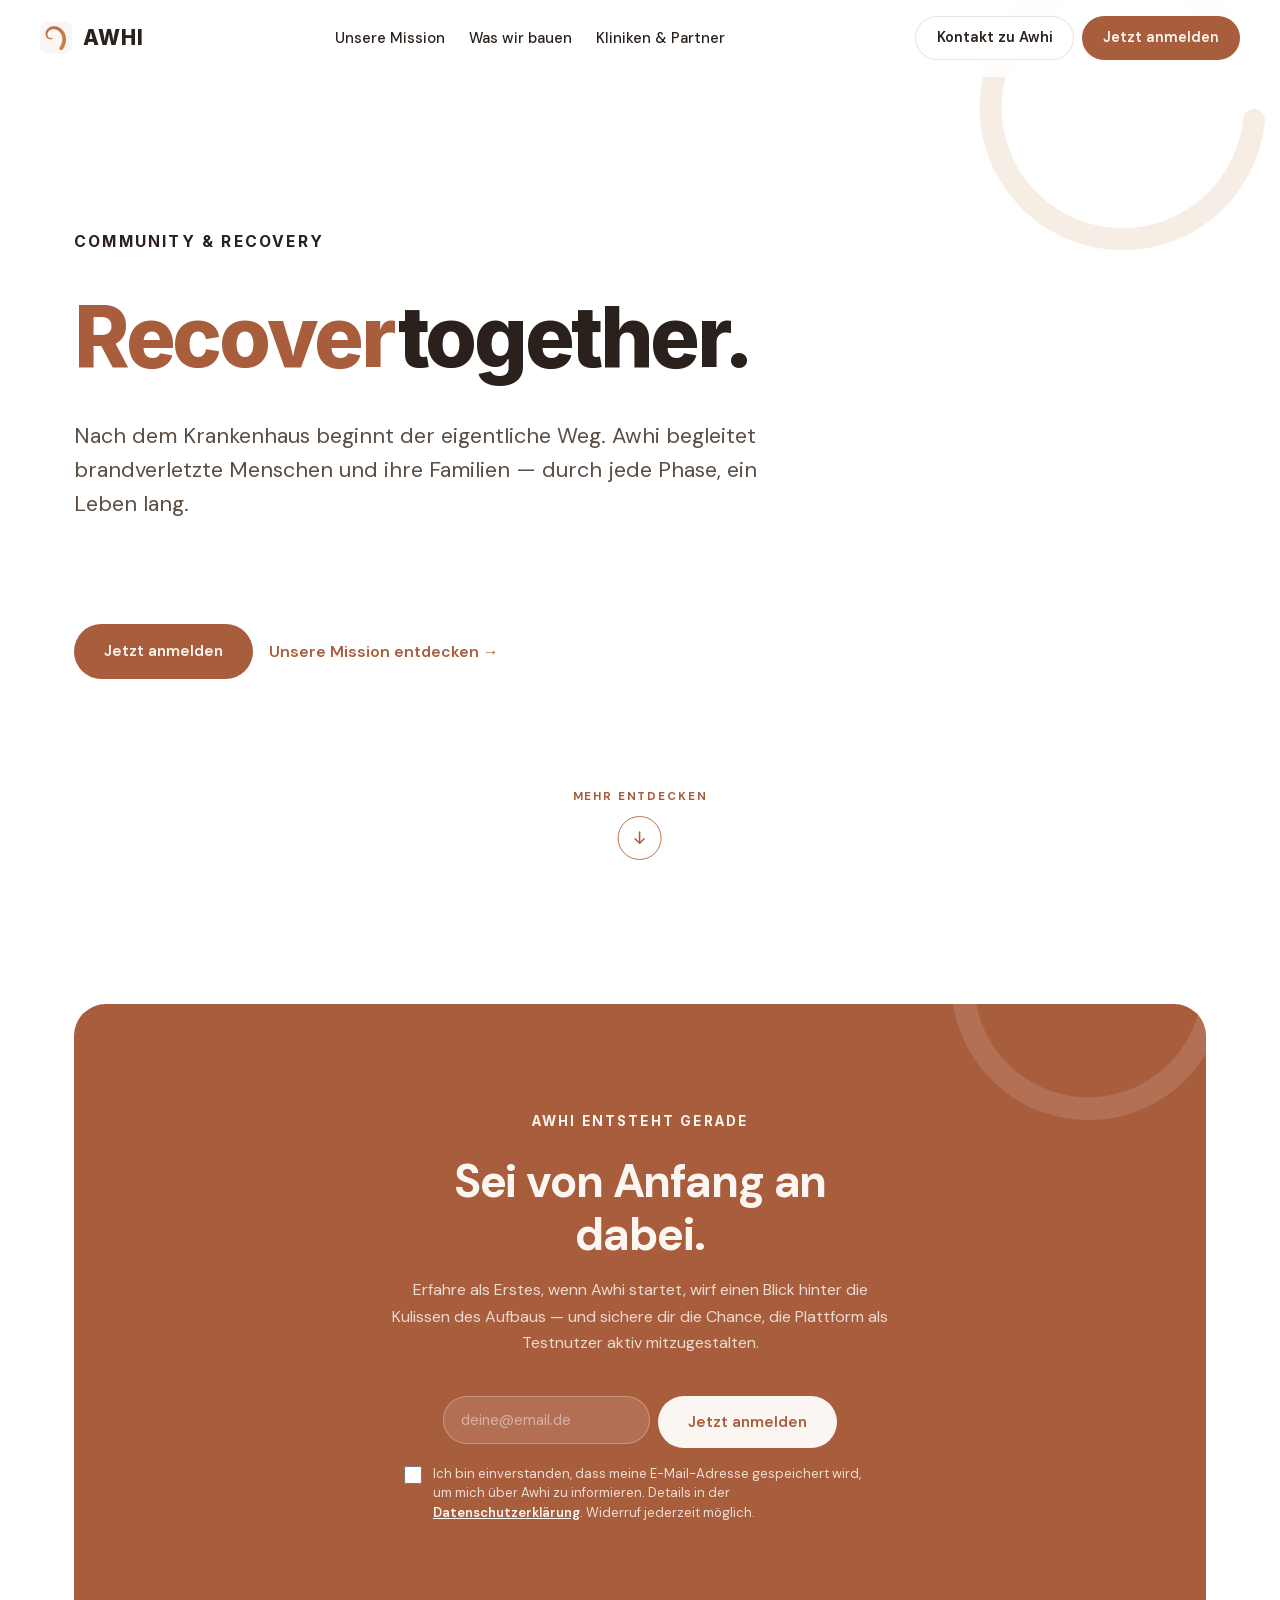
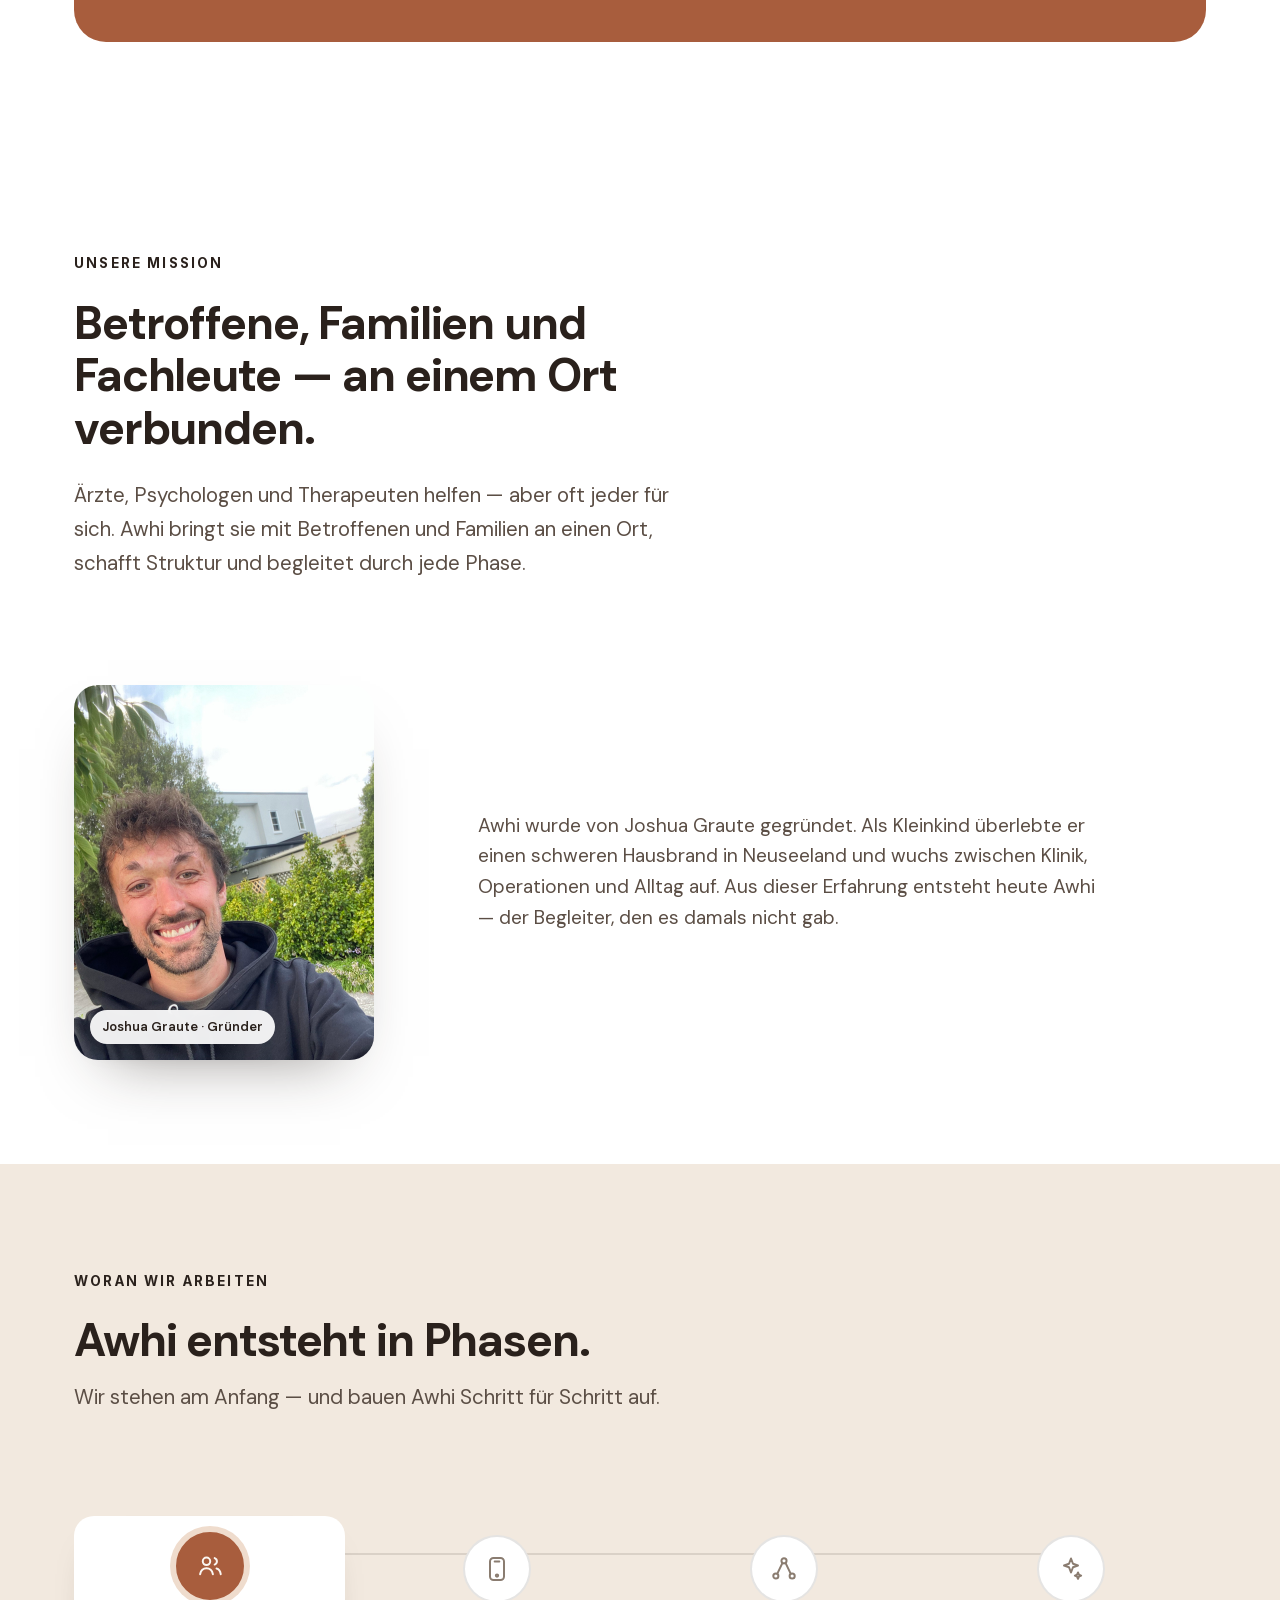
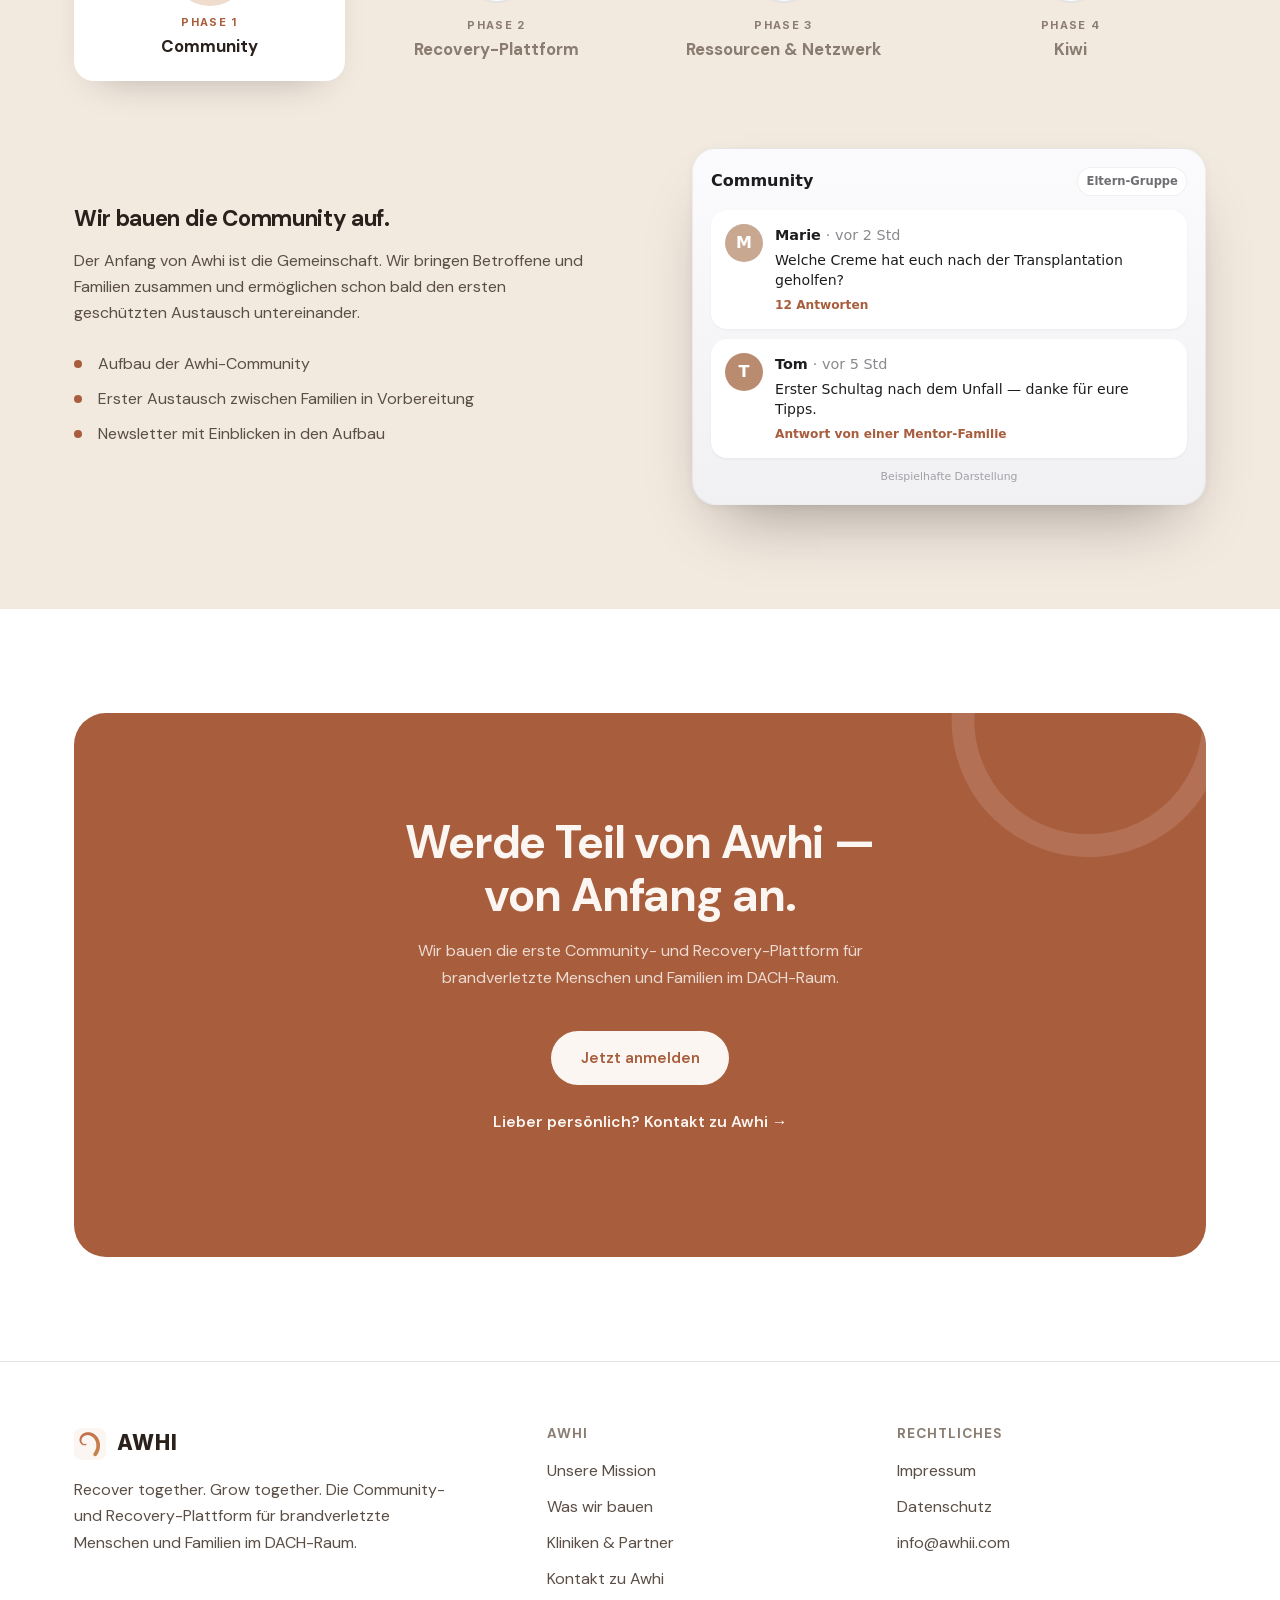
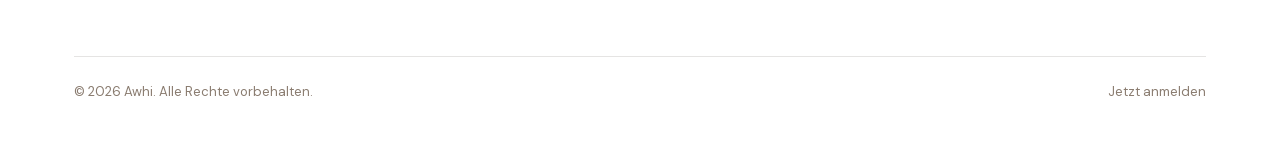
==== index.html @ e0af8d78 "Fix newsletter signup: use target=_blank instead of hidden iframe (third-party cookie blocking preve" ====
<!DOCTYPE html>
<html lang="de" class="no-js">
<head>
<meta charset="UTF-8">
<meta name="viewport" content="width=device-width, initial-scale=1">
<title>Awhi — Recover together. Grow together.</title>
<meta name="description" content="Awhi ist die digitale Community- und Recovery-Plattform für brandverletzte Menschen und Familien im DACH-Raum.">
<link rel="icon" type="image/png" href="assets/img/awhi-icon.png">
<link rel="stylesheet" href="assets/css/fonts.css">
<link rel="stylesheet" href="assets/css/style.css">
</head>
<body>
<a class="skip-link" href="#main">Zum Inhalt springen</a>

<header class="site-header">
  <div class="container nav-row">
    <a href="index.html" class="brand">
      <img src="assets/img/awhi-icon.png" alt="Awhi Symbol" width="32" height="32">
      AWHI
    </a>
    <nav aria-label="Hauptnavigation">
      <ul class="nav-links">
        <li><a href="#why">Unsere Mission</a></li>
        <li><a href="#what">Was wir bauen</a></li>
        <li><a href="partner.html">Kliniken &amp; Partner</a></li>
        <li class="nav-mobile-only"><a href="mailto:info@awhii.com">Kontakt zu Awhi</a></li>
        <li class="nav-mobile-only"><a href="#newsletter">Jetzt anmelden</a></li>
      </ul>
    </nav>
    <div class="nav-cta">
      <a href="mailto:info@awhii.com" class="btn btn-ghost btn-nav">Kontakt zu Awhi</a>
      <a href="#newsletter" class="btn btn-accent btn-nav">Jetzt anmelden</a>
      <button class="nav-toggle" aria-label="Menü öffnen" aria-expanded="false"><span></span></button>
    </div>
  </div>
</header>

<main id="main">

  <!-- HERO (füllt den Viewport) -->
  <section class="hero-home">
    <div class="arc-deco hero-arc is-floating" aria-hidden="true">
      <svg viewBox="0 0 200 200" fill="none"><path d="M150 44 A 66 66 0 1 0 168 96" stroke="currentColor" stroke-width="11" stroke-linecap="round"/></svg>
    </div>
    <div class="container hero-container">
      <div class="hero-inner">
        <p class="eyebrow">Community &amp; Recovery</p>
        <h1><span class="hero-rotate" aria-label="Recover und Grow"><span class="hero-word">Recover</span></span> together.</h1>
        <p class="hero-lead">Nach dem Krankenhaus beginnt der eigentliche Weg. Awhi begleitet brandverletzte Menschen und ihre Familien — durch jede Phase, ein Leben lang.</p>
        <div class="hero-actions">
          <a href="#newsletter" class="btn btn-accent">Jetzt anmelden</a>
          <a href="#why" class="text-link">Unsere Mission entdecken →</a>
        </div>
      </div>
    </div>
    <a href="#newsletter" class="hero-scroll" aria-label="Weiter nach unten scrollen">
      <span class="hero-scroll-label">Mehr entdecken</span>
      <span class="hero-scroll-arrow" aria-hidden="true">
        <svg viewBox="0 0 24 24" fill="none" stroke="currentColor" stroke-width="2" stroke-linecap="round" stroke-linejoin="round"><line x1="12" y1="4" x2="12" y2="19"></line><polyline points="6 13 12 19 18 13"></polyline></svg>
      </span>
    </a>
  </section>

  <!-- FRÜHER NEWSLETTER-AUFRUF (zentriert) -->
  <section id="newsletter">
    <div class="container">
      <div class="cta-band center reveal">
        <div class="arc-deco is-floating-slow" aria-hidden="true">
          <svg viewBox="0 0 200 200" fill="none"><path d="M150 44 A 66 66 0 1 0 168 96" stroke="currentColor" stroke-width="12" stroke-linecap="round"/></svg>
        </div>
        <div class="cta-band-inner">
          <p class="eyebrow eyebrow-on-dark">Awhi entsteht gerade</p>
          <h2>Sei von Anfang an dabei.</h2>
          <p>Erfahre als Erstes, wenn Awhi startet, wirf einen Blick hinter die Kulissen des Aufbaus — und sichere dir die Chance, die Plattform als Testnutzer aktiv mitzugestalten.</p>
          <form class="signup-form cr_form cr_font" action="https://seu2.cleverreach.com/f/453112-429462/wcs/" method="post" target="_blank" data-signup-form novalidate>
            <div class="cr_form-component cr_form-component--email cr_ipe_item musthave">
              <label for="nl-email-1" style="position:absolute; left:-9999px;">E-Mail-Adresse</label>
              <input class="cr_form-input" type="email" id="nl-email-1" name="email" placeholder="deine@email.de" required autocomplete="email">
            </div>
            <button type="submit" class="btn btn-onbrand no-arrow cr_button">Jetzt anmelden</button>
            <label class="form-consent form-consent--dark cr_ipe_item musthave">
              <input type="checkbox" name="consent" required>
              <span>Ich bin einverstanden, dass meine E-Mail-Adresse gespeichert wird, um mich über Awhi zu informieren. Details in der <a href="datenschutz.html">Datenschutzerklärung</a>. Widerruf jederzeit möglich.</span>
            </label>
            <div id="9807684" rel="recaptcha" class="cr_ipe_item musthave form-recaptcha">
              <script src="https://www.google.com/recaptcha/api.js" async defer></script>
              <div id="recaptcha_v2_widget" class="g-recaptcha" data-theme="light" data-size="normal" data-sitekey="6Lfhcd0SAAAAAOBEHmAVEHJeRnrH8T7wPvvNzEPD"></div>
            </div>
          </form>
          <p class="form-feedback" role="status" aria-live="polite"></p>
        </div>
      </div>
    </div>
  </section>

  <!-- WHY -->
  <section id="why">
    <div class="container">
      <div class="why-head reveal">
        <p class="eyebrow">Unsere Mission</p>
        <h2>Betroffene, Familien und Fachleute — an einem Ort verbunden.</h2>
        <p class="why-lead">Ärzte, Psychologen und Therapeuten helfen — aber oft jeder für sich. Awhi bringt sie mit Betroffenen und Familien an einen Ort, schafft Struktur und begleitet durch jede Phase.</p>
      </div>

      <div class="founder-row reveal">
        <div class="founder-photo founder-photo--med">
          <div class="arc-frame" aria-hidden="true">
            <svg viewBox="0 0 100 100" fill="none"><path d="M22 8 A 44 44 0 1 1 9 42" stroke="currentColor" stroke-width="7" stroke-linecap="round"/></svg>
          </div>
          <img src="assets/img/founder.jpg" alt="Joshua Graute, Gründer von Awhi" width="640" height="800">
          <span class="founder-tag">Joshua Graute · Gründer</span>
        </div>
        <div class="founder-note">
          <p>Awhi wurde von Joshua Graute gegründet. Als Kleinkind überlebte er einen schweren Hausbrand in Neuseeland und wuchs zwischen Klinik, Operationen und Alltag auf. Aus dieser Erfahrung entsteht heute Awhi — der Begleiter, den es damals nicht gab.</p>
        </div>
      </div>
    </div>
  </section>

  <!-- WHAT -->
  <section id="what" class="section-alt">
    <div class="container">
      <div class="what-head reveal">
        <p class="eyebrow">Woran wir arbeiten</p>
        <h2>Awhi entsteht in Phasen.</h2>
        <p class="lead">Wir stehen am Anfang — und bauen Awhi Schritt für Schritt auf.</p>
      </div>

      <div class="phases" data-phases>
        <ol class="phases-track" role="tablist" aria-label="Entwicklungsphasen">
          <li class="phase-item is-current is-active" data-phase="0" role="tab" tabindex="0" aria-selected="true">
            <span class="phase-dot" aria-hidden="true">
              <svg viewBox="0 0 24 24" fill="none" stroke="currentColor" stroke-width="1.7" stroke-linecap="round" stroke-linejoin="round"><circle cx="9" cy="8" r="3.2"></circle><path d="M3.5 19c.7-3.2 2.9-5 5.5-5s4.8 1.8 5.5 5"></path><path d="M16 5.2a3 3 0 0 1 0 5.6"></path><path d="M17.6 14.2c1.9.5 3.2 2.1 3.6 4.8"></path></svg>
            </span>
            <span class="phase-text">
              <span class="phase-kicker">Phase 1</span>
              <span class="phase-title">Community</span>
            </span>
          </li>
          <li class="phase-item" data-phase="1" role="tab" tabindex="0" aria-selected="false">
            <span class="phase-dot" aria-hidden="true">
              <svg viewBox="0 0 24 24" fill="none" stroke="currentColor" stroke-width="1.7" stroke-linecap="round" stroke-linejoin="round"><rect x="6" y="2.5" width="12" height="19" rx="3"></rect><path d="M10 5.5h4"></path><circle cx="12" cy="17.6" r="1"></circle></svg>
            </span>
            <span class="phase-text">
              <span class="phase-kicker">Phase 2</span>
              <span class="phase-title">Recovery-Plattform</span>
            </span>
          </li>
          <li class="phase-item" data-phase="2" role="tab" tabindex="0" aria-selected="false">
            <span class="phase-dot" aria-hidden="true">
              <svg viewBox="0 0 24 24" fill="none" stroke="currentColor" stroke-width="1.7" stroke-linecap="round" stroke-linejoin="round"><circle cx="12" cy="5" r="2.2"></circle><circle cx="5" cy="18" r="2.2"></circle><circle cx="19" cy="18" r="2.2"></circle><path d="M10.7 6.7 6.4 15.8M13.3 6.7 17.6 15.8"></path></svg>
            </span>
            <span class="phase-text">
              <span class="phase-kicker">Phase 3</span>
              <span class="phase-title">Ressourcen &amp; Netzwerk</span>
            </span>
          </li>
          <li class="phase-item" data-phase="3" role="tab" tabindex="0" aria-selected="false">
            <span class="phase-dot" aria-hidden="true">
              <svg viewBox="0 0 24 24" fill="none" stroke="currentColor" stroke-width="1.7" stroke-linecap="round" stroke-linejoin="round"><path d="M12 3l1.7 4.5L18 9l-4.3 1.5L12 15l-1.7-4.5L6 9l4.3-1.5z"></path><path d="M18 15l.8 1.9 1.9.8-1.9.8L18 20.4l-.8-1.9-1.9-.8 1.9-.8z"></path></svg>
            </span>
            <span class="phase-text">
              <span class="phase-kicker">Phase 4</span>
              <span class="phase-title">Kiwi</span>
            </span>
          </li>
        </ol>

        <div class="phases-detail">
          <!-- Phase 1 -->
          <div class="phase-panel is-active" data-panel="0">
            <div class="phase-panel-text">
              <h3>Wir bauen die Community auf.</h3>
              <p>Der Anfang von Awhi ist die Gemeinschaft. Wir bringen Betroffene und Familien zusammen und ermöglichen schon bald den ersten geschützten Austausch untereinander.</p>
              <ul class="phase-feature-list">
                <li>Aufbau der Awhi-Community</li>
                <li>Erster Austausch zwischen Familien in Vorbereitung</li>
                <li>Newsletter mit Einblicken in den Aufbau</li>
              </ul>
            </div>
            <div class="mini" aria-label="Beispielhafte Vorschau der Awhi-Community">
              <div class="mini-head">
                <span class="mini-title">Community</span>
                <span class="mini-pill">Eltern-Gruppe</span>
              </div>
              <div class="mini-post">
                <span class="mini-av" style="--c:#c9a892">M</span>
                <div class="mini-body">
                  <span class="mini-name">Marie <em>· vor 2 Std</em></span>
                  <span class="mini-text">Welche Creme hat euch nach der Transplantation geholfen?</span>
                  <span class="mini-meta">12 Antworten</span>
                </div>
              </div>
              <div class="mini-post">
                <span class="mini-av" style="--c:#b98c6f">T</span>
                <div class="mini-body">
                  <span class="mini-name">Tom <em>· vor 5 Std</em></span>
                  <span class="mini-text">Erster Schultag nach dem Unfall — danke für eure Tipps.</span>
                  <span class="mini-meta">Antwort von einer Mentor-Familie</span>
                </div>
              </div>
              <span class="mini-foot">Beispielhafte Darstellung</span>
            </div>
          </div>
          <!-- Phase 2 (Dashboard) -->
          <div class="phase-panel" data-panel="1">
            <div class="phase-panel-text">
              <h3>Die Recovery-Plattform als digitaler Begleiter.</h3>
              <p>Wir arbeiten mit Hochdruck an der Plattform. Bald wählen wir erste Testnutzer aus, die die Entwicklung aktiv mitgestalten. So könnte dein Begleiter aussehen:</p>
            </div>
            <div class="dash" data-dash aria-label="Beispielhaftes Dashboard der Awhi-Plattform">
              <div class="dash-top">
                <div class="dash-hi">
                  <span class="dash-avatar" aria-hidden="true">A</span>
                  <span>
                    <span class="dash-hi-sub">Guten Morgen</span>
                    <span class="dash-hi-name">Deine Recovery heute</span>
                  </span>
                </div>
                <span class="dash-pill">Phase: Nachsorge</span>
              </div>
              <div class="dash-grid">
                <div class="dash-card dash-score">
                  <span class="dash-card-label">Recovery Score</span>
                  <div class="dash-ring" data-ring>
                    <svg viewBox="0 0 80 80">
                      <circle class="ring-bg" cx="40" cy="40" r="32"></circle>
                      <circle class="ring-fg" cx="40" cy="40" r="32"></circle>
                    </svg>
                    <span class="dash-ring-num">78</span>
                  </div>
                  <span class="dash-card-hint">+6 diese Woche</span>
                </div>
                <div class="dash-card dash-journey">
                  <span class="dash-card-label">Recovery Journey</span>
                  <div class="dash-steps">
                    <span class="dash-step done"></span>
                    <span class="dash-step done"></span>
                    <span class="dash-step active"></span>
                    <span class="dash-step"></span>
                    <span class="dash-step"></span>
                  </div>
                  <span class="dash-card-hint">Nächster Schritt: Kompressionskleidung</span>
                </div>
                <div class="dash-card dash-community">
                  <span class="dash-card-label">Community</span>
                  <div class="dash-avatars" aria-hidden="true"><span></span><span></span><span></span><span></span></div>
                  <span class="dash-card-hint">3 neue Beiträge in „Eltern"</span>
                </div>
                <div class="dash-card dash-docs">
                  <span class="dash-card-label">Ärztefinder</span>
                  <div class="dash-map" aria-hidden="true"><span class="dash-pin"></span><span class="dash-pin"></span></div>
                  <span class="dash-card-hint">2 Spezialisten in der Nähe</span>
                </div>
                <div class="dash-card dash-kiwi">
                  <span class="dash-card-label">Kiwi</span>
                  <div class="dash-chat">
                    <span class="dash-bubble user">Wie pflege ich frische Narben?</span>
                    <span class="dash-bubble bot" data-typing>Kiwi schreibt …</span>
                  </div>
                </div>
              </div>
              <span class="dash-foot">Beispielhafte Darstellung — Funktionen symbolisch</span>
            </div>
          </div>
          <!-- Phase 3 -->
          <div class="phase-panel" data-panel="2">
            <div class="phase-panel-text">
              <h3>Verlässliche Ressourcen &amp; ein starkes Netzwerk.</h3>
              <p>Rund um die Plattform entstehen die Werkzeuge, die im Alltag wirklich helfen — kuratiert und verständlich.</p>
              <div class="feature-cluster">
                <div class="feature-chip"><span class="fc-icon" aria-hidden="true">✚</span>Ärztefinder</div>
                <div class="feature-chip"><span class="fc-icon" aria-hidden="true">◆</span>Wissensbibliothek</div>
                <div class="feature-chip"><span class="fc-icon" aria-hidden="true">◇</span>Austausch mit Betroffenen</div>
                <div class="feature-chip"><span class="fc-icon" aria-hidden="true">◈</span>Mentorenprogramme</div>
              </div>
            </div>
            <div class="mini" aria-label="Beispielhafte Vorschau der Wissens- und Ärztesuche">
              <div class="mini-search">
                <svg viewBox="0 0 24 24" fill="none" stroke="currentColor" stroke-width="1.8" stroke-linecap="round"><circle cx="11" cy="11" r="7"></circle><path d="m21 21-4.3-4.3"></path></svg>
                <span>Narbenpflege im ersten Jahr</span>
              </div>
              <div class="mini-row"><span class="mini-tag">Guide</span> Narbenpflege &amp; Sonnenschutz</div>
              <div class="mini-row"><span class="mini-tag">Arzt</span> 2 Spezialisten in deiner Nähe</div>
              <div class="mini-row"><span class="mini-tag">Mentor</span> Passende Familie gefunden</div>
              <span class="mini-foot">Beispielhafte Darstellung</span>
            </div>
          </div>
          <!-- Phase 4 -->
          <div class="phase-panel" data-panel="3">
            <div class="phase-panel-text">
              <h3>Kiwi — dein digitaler Begleiter.</h3>
              <p>Kiwi ist unsere eigene KI: Sie beantwortet deine Fragen in verständlicher Sprache und verbindet Wissen, Community und die passenden nächsten Schritte — jederzeit, in deinem Tempo.</p>
            </div>
            <div class="kiwi-chat" aria-label="Beispielhafter Chat mit Kiwi">
              <div class="kiwi-chat-head">
                <span class="kiwi-chat-badge">Kiwi</span>
                <span class="kiwi-chat-title">Kiwi<small>Dein digitaler Begleiter</small></span>
              </div>
              <div class="kc-row user">
                <span class="kc-bubble user">Worauf muss ich beim Pflegen frischer Narben achten?</span>
              </div>
              <div class="kc-row bot">
                <span class="kc-bubble bot">Halte die Narbe sauber und gut eingecremt, schütze sie konsequent vor Sonne (LSF 50+) und massiere sie sanft, sobald die Wunde verschlossen ist. Bei Rötung, Wärme oder Nässen bitte ärztlich abklären lassen.</span>
              </div>
              <span class="kc-foot">Beispielhafte Antwort — ersetzt keine ärztliche Beratung.</span>
            </div>
          </div>
        </div>
      </div>
    </div>
  </section>

  <!-- WIEDERHOLTER NEWSLETTER-AUFRUF -->
  <section>
    <div class="container">
      <div class="cta-band center reveal">
        <div class="arc-deco is-floating-slow" aria-hidden="true">
          <svg viewBox="0 0 200 200" fill="none"><path d="M150 44 A 66 66 0 1 0 168 96" stroke="currentColor" stroke-width="12" stroke-linecap="round"/></svg>
        </div>
        <div class="cta-band-inner">
          <h2>Werde Teil von Awhi — von Anfang an.</h2>
          <p>Wir bauen die erste Community- und Recovery-Plattform für brandverletzte Menschen und Familien im DACH-Raum.</p>
          <div class="cta-actions">
            <a href="#newsletter" class="btn btn-onbrand">Jetzt anmelden</a>
          </div>
          <a href="mailto:info@awhii.com" class="text-link text-link--onbrand">Lieber persönlich? Kontakt zu Awhi →</a>
        </div>
      </div>
    </div>
  </section>

</main>

<footer class="site-footer">
  <div class="container">
    <div class="footer-grid">
      <div>
        <a href="index.html" class="brand" style="margin-bottom: var(--space-sm); display:inline-flex;">
          <img src="assets/img/awhi-icon.png" alt="Awhi Symbol" width="28" height="28">
          AWHI
        </a>
        <p style="color:var(--ink-soft); max-width: 34ch;">Recover together. Grow together. Die Community- und Recovery-Plattform für brandverletzte Menschen und Familien im DACH-Raum.</p>
      </div>
      <div>
        <h4>Awhi</h4>
        <ul class="footer-links">
          <li><a href="#why">Unsere Mission</a></li>
          <li><a href="#what">Was wir bauen</a></li>
          <li><a href="partner.html">Kliniken &amp; Partner</a></li>
          <li><a href="mailto:info@awhii.com">Kontakt zu Awhi</a></li>
        </ul>
      </div>
      <div>
        <h4>Rechtliches</h4>
        <ul class="footer-links">
          <li><a href="impressum.html">Impressum</a></li>
          <li><a href="datenschutz.html">Datenschutz</a></li>
          <li><a href="mailto:info@awhii.com">info@awhii.com</a></li>
        </ul>
      </div>
    </div>
    <div class="footer-bottom">
      <span>© 2026 Awhi. Alle Rechte vorbehalten.</span>
      <span><a href="#newsletter">Jetzt anmelden</a></span>
    </div>
  </div>
</footer>

<script src="assets/js/gsap.min.js"></script>
<script src="assets/js/ScrollTrigger.min.js"></script>
<script src="assets/js/main.js"></script>
<script>
function loadjQuery(e,t){var n=document.createElement("script");n.setAttribute("src",e);n.onload=t;n.onreadystatechange=function(){if(this.readyState=="complete"||this.readyState=="loaded")t()};document.getElementsByTagName("head")[0].appendChild(n)}function main(){
var $cr=jQuery.noConflict();var old_src;$cr(document).ready(function(){$cr(".cr_form").submit(function(){$cr(this).find('.clever_form_error').removeClass('clever_form_error');$cr(this).find('.clever_form_note').remove();$cr(this).find(".musthave").find('input, textarea').each(function(){if(jQuery.trim($cr(this).val())==""||($cr(this).is(':checkbox'))||($cr(this).is(':radio'))){if($cr(this).is(':checkbox')||($cr(this).is(':radio'))){if(!$cr(this).parents(".cr_ipe_item").find(":checked").is(":checked")){$cr(this).parents(".cr_ipe_item").addClass('clever_form_error')}}else{$cr(this).addClass('clever_form_error')}}});if($cr(this).attr("action").search(document.domain)>0&&$cr(".cr_form").attr("action").search("wcs")>0){var cr_email=$cr(this).find('input[name=email]');var unsub=false;if($cr("input['name=cr_subunsubscribe'][value='false']").length){if($cr("input['name=cr_subunsubscribe'][value='false']").is(":checked")){unsub=true}}if(cr_email.val()&&!unsub){$cr.ajax({type:"GET",url:$cr(".cr_form").attr("action").replace("wcs","check_email")+window.btoa($cr(this).find('input[name=email]').val()),success:function(data){if(data){cr_email.addClass('clever_form_error').before("<div class='clever_form_note cr_font'>"+data+"</div>");return false}},async:false})}var cr_captcha=$cr(this).find('input[name=captcha]');if(cr_captcha.val()){$cr.ajax({type:"GET",url:$cr(".cr_form").attr("action").replace("wcs","check_captcha")+$cr(this).find('input[name=captcha]').val(),success:function(data){if(data){cr_captcha.addClass('clever_form_error').after("<div  class='clever_form_note cr_font'>"+data+"</div>");return false}},async:false})}}if($cr(this).find('.clever_form_error').length){return false}return true});$cr('input[class*="cr_number"]').change(function(){if(isNaN($cr(this).val())){$cr(this).val(1)}if($cr(this).attr("min")){if(($cr(this).val()*1)<($cr(this).attr("min")*1)){$cr(this).val($cr(this).attr("min"))}}if($cr(this).attr("max")){if(($cr(this).val()*1)>($cr(this).attr("max")*1)){$cr(this).val($cr(this).attr("max"))}}});old_src=$cr("div[rel='captcha'] img:not(.captcha2_reload)").attr("src");if($cr("div[rel='captcha'] img:not(.captcha2_reload)").length!=0){captcha_reload()}});function captcha_reload(){var timestamp=new Date().getTime();$cr("div[rel='captcha'] img:not(.captcha2_reload)").attr("src","");$cr("div[rel='captcha'] img:not(.captcha2_reload)").attr("src",old_src+"?t="+timestamp);return false}
}
if(typeof jQuery==="undefined"){loadjQuery("assets/js/jquery.min.js",main)}else{main()}
</script>
</body>
</html>
---- assets/css/fonts.css ----
/* Selbstgehostete Schriften (Inter, DM Sans) — DSGVO-konform, keine Google-Server-Anfrage */

/* DM Sans 400 — latin-ext */
@font-face{
  font-family: 'DM Sans';
  font-style: normal;
  font-weight: 400;
  font-display: swap;
  src: url(../fonts/dmsans-400-latin-ext.woff2) format('woff2');
  unicode-range: U+0100-02BA, U+02BD-02C5, U+02C7-02CC, U+02CE-02D7, U+02DD-02FF, U+0304, U+0308, U+0329, U+1D00-1DBF, U+1E00-1E9F, U+1EF2-1EFF, U+2020, U+20A0-20AB, U+20AD-20C0, U+2113, U+2C60-2C7F, U+A720-A7FF;
}

/* DM Sans 400 — latin */
@font-face{
  font-family: 'DM Sans';
  font-style: normal;
  font-weight: 400;
  font-display: swap;
  src: url(../fonts/dmsans-400-latin.woff2) format('woff2');
  unicode-range: U+0000-00FF, U+0131, U+0152-0153, U+02BB-02BC, U+02C6, U+02DA, U+02DC, U+0304, U+0308, U+0329, U+2000-206F, U+20AC, U+2122, U+2191, U+2193, U+2212, U+2215, U+FEFF, U+FFFD;
}

/* DM Sans 500 — latin-ext */
@font-face{
  font-family: 'DM Sans';
  font-style: normal;
  font-weight: 500;
  font-display: swap;
  src: url(../fonts/dmsans-500-latin-ext.woff2) format('woff2');
  unicode-range: U+0100-02BA, U+02BD-02C5, U+02C7-02CC, U+02CE-02D7, U+02DD-02FF, U+0304, U+0308, U+0329, U+1D00-1DBF, U+1E00-1E9F, U+1EF2-1EFF, U+2020, U+20A0-20AB, U+20AD-20C0, U+2113, U+2C60-2C7F, U+A720-A7FF;
}

/* DM Sans 500 — latin */
@font-face{
  font-family: 'DM Sans';
  font-style: normal;
  font-weight: 500;
  font-display: swap;
  src: url(../fonts/dmsans-500-latin.woff2) format('woff2');
  unicode-range: U+0000-00FF, U+0131, U+0152-0153, U+02BB-02BC, U+02C6, U+02DA, U+02DC, U+0304, U+0308, U+0329, U+2000-206F, U+20AC, U+2122, U+2191, U+2193, U+2212, U+2215, U+FEFF, U+FFFD;
}

/* DM Sans 600 — latin-ext */
@font-face{
  font-family: 'DM Sans';
  font-style: normal;
  font-weight: 600;
  font-display: swap;
  src: url(../fonts/dmsans-600-latin-ext.woff2) format('woff2');
  unicode-range: U+0100-02BA, U+02BD-02C5, U+02C7-02CC, U+02CE-02D7, U+02DD-02FF, U+0304, U+0308, U+0329, U+1D00-1DBF, U+1E00-1E9F, U+1EF2-1EFF, U+2020, U+20A0-20AB, U+20AD-20C0, U+2113, U+2C60-2C7F, U+A720-A7FF;
}

/* DM Sans 600 — latin */
@font-face{
  font-family: 'DM Sans';
  font-style: normal;
  font-weight: 600;
  font-display: swap;
  src: url(../fonts/dmsans-600-latin.woff2) format('woff2');
  unicode-range: U+0000-00FF, U+0131, U+0152-0153, U+02BB-02BC, U+02C6, U+02DA, U+02DC, U+0304, U+0308, U+0329, U+2000-206F, U+20AC, U+2122, U+2191, U+2193, U+2212, U+2215, U+FEFF, U+FFFD;
}

/* DM Sans 700 — latin-ext */
@font-face{
  font-family: 'DM Sans';
  font-style: normal;
  font-weight: 700;
  font-display: swap;
  src: url(../fonts/dmsans-700-latin-ext.woff2) format('woff2');
  unicode-range: U+0100-02BA, U+02BD-02C5, U+02C7-02CC, U+02CE-02D7, U+02DD-02FF, U+0304, U+0308, U+0329, U+1D00-1DBF, U+1E00-1E9F, U+1EF2-1EFF, U+2020, U+20A0-20AB, U+20AD-20C0, U+2113, U+2C60-2C7F, U+A720-A7FF;
}

/* DM Sans 700 — latin */
@font-face{
  font-family: 'DM Sans';
  font-style: normal;
  font-weight: 700;
  font-display: swap;
  src: url(../fonts/dmsans-700-latin.woff2) format('woff2');
  unicode-range: U+0000-00FF, U+0131, U+0152-0153, U+02BB-02BC, U+02C6, U+02DA, U+02DC, U+0304, U+0308, U+0329, U+2000-206F, U+20AC, U+2122, U+2191, U+2193, U+2212, U+2215, U+FEFF, U+FFFD;
}

/* Inter 500 — latin-ext */
@font-face{
  font-family: 'Inter';
  font-style: normal;
  font-weight: 500;
  font-display: swap;
  src: url(../fonts/inter-500-latin-ext.woff2) format('woff2');
  unicode-range: U+0100-02BA, U+02BD-02C5, U+02C7-02CC, U+02CE-02D7, U+02DD-02FF, U+0304, U+0308, U+0329, U+1D00-1DBF, U+1E00-1E9F, U+1EF2-1EFF, U+2020, U+20A0-20AB, U+20AD-20C0, U+2113, U+2C60-2C7F, U+A720-A7FF;
}

/* Inter 500 — latin */
@font-face{
  font-family: 'Inter';
  font-style: normal;
  font-weight: 500;
  font-display: swap;
  src: url(../fonts/inter-500-latin.woff2) format('woff2');
  unicode-range: U+0000-00FF, U+0131, U+0152-0153, U+02BB-02BC, U+02C6, U+02DA, U+02DC, U+0304, U+0308, U+0329, U+2000-206F, U+20AC, U+2122, U+2191, U+2193, U+2212, U+2215, U+FEFF, U+FFFD;
}

/* Inter 600 — latin-ext */
@font-face{
  font-family: 'Inter';
  font-style: normal;
  font-weight: 600;
  font-display: swap;
  src: url(../fonts/inter-600-latin-ext.woff2) format('woff2');
  unicode-range: U+0100-02BA, U+02BD-02C5, U+02C7-02CC, U+02CE-02D7, U+02DD-02FF, U+0304, U+0308, U+0329, U+1D00-1DBF, U+1E00-1E9F, U+1EF2-1EFF, U+2020, U+20A0-20AB, U+20AD-20C0, U+2113, U+2C60-2C7F, U+A720-A7FF;
}

/* Inter 600 — latin */
@font-face{
  font-family: 'Inter';
  font-style: normal;
  font-weight: 600;
  font-display: swap;
  src: url(../fonts/inter-600-latin.woff2) format('woff2');
  unicode-range: U+0000-00FF, U+0131, U+0152-0153, U+02BB-02BC, U+02C6, U+02DA, U+02DC, U+0304, U+0308, U+0329, U+2000-206F, U+20AC, U+2122, U+2191, U+2193, U+2212, U+2215, U+FEFF, U+FFFD;
}

/* Inter 700 — latin-ext */
@font-face{
  font-family: 'Inter';
  font-style: normal;
  font-weight: 700;
  font-display: swap;
  src: url(../fonts/inter-700-latin-ext.woff2) format('woff2');
  unicode-range: U+0100-02BA, U+02BD-02C5, U+02C7-02CC, U+02CE-02D7, U+02DD-02FF, U+0304, U+0308, U+0329, U+1D00-1DBF, U+1E00-1E9F, U+1EF2-1EFF, U+2020, U+20A0-20AB, U+20AD-20C0, U+2113, U+2C60-2C7F, U+A720-A7FF;
}

/* Inter 700 — latin */
@font-face{
  font-family: 'Inter';
  font-style: normal;
  font-weight: 700;
  font-display: swap;
  src: url(../fonts/inter-700-latin.woff2) format('woff2');
  unicode-range: U+0000-00FF, U+0131, U+0152-0153, U+02BB-02BC, U+02C6, U+02DA, U+02DC, U+0304, U+0308, U+0329, U+2000-206F, U+20AC, U+2122, U+2191, U+2193, U+2212, U+2215, U+FEFF, U+FFFD;
}

/* Inter 800 — latin-ext */
@font-face{
  font-family: 'Inter';
  font-style: normal;
  font-weight: 800;
  font-display: swap;
  src: url(../fonts/inter-800-latin-ext.woff2) format('woff2');
  unicode-range: U+0100-02BA, U+02BD-02C5, U+02C7-02CC, U+02CE-02D7, U+02DD-02FF, U+0304, U+0308, U+0329, U+1D00-1DBF, U+1E00-1E9F, U+1EF2-1EFF, U+2020, U+20A0-20AB, U+20AD-20C0, U+2113, U+2C60-2C7F, U+A720-A7FF;
}

/* Inter 800 — latin */
@font-face{
  font-family: 'Inter';
  font-style: normal;
  font-weight: 800;
  font-display: swap;
  src: url(../fonts/inter-800-latin.woff2) format('woff2');
  unicode-range: U+0000-00FF, U+0131, U+0152-0153, U+02BB-02BC, U+02C6, U+02DA, U+02DC, U+0304, U+0308, U+0329, U+2000-206F, U+20AC, U+2122, U+2191, U+2193, U+2212, U+2215, U+FEFF, U+FFFD;
}
---- assets/css/style.css ----
/* ============================================================
   AWHI — Design Tokens
   Colors extracted directly from the brand logo (11-favicon-512.png).
   Terracotta reserved for large text/icons/accents only — at small
   sizes it falls under 4.5:1 contrast on cream; terracotta-deep is
   the AA-safe variant for buttons and body-size links.
   No gradients anywhere per brand rule ("Kein Gradient").
   ============================================================ */

:root {
  /* Color */
  --cream: #FBF6F1;
  --cream-alt: #F2E9DF;
  --ink: #2A211C;
  --ink-soft: #5B4E45;
  --ink-faint: #8A7C70;
  --terracotta: #C2704C;
  --terracotta-deep: #A85D3D;
  --terracotta-tint: #EFDCCD;
  --slate: #46586A;
  --slate-deep: #34424E;
  --slate-tint: #DDE4E9;
  --white: #FFFFFF;
  --line: rgba(42, 33, 28, 0.12);

  /* Type — display/labels: Inter (SF-like, refined) · body: DM Sans (warm) */
  --font-display: 'Inter', sans-serif;
  --font-body: 'DM Sans', sans-serif;
  --font-ui: 'DM Sans', sans-serif;

  --fs-body: 1rem;
  --fs-small: 0.875rem;
  --fs-h1: clamp(2.5rem, 5.6vw, 4.75rem);
  --fs-h2: clamp(1.85rem, 3.6vw, 2.85rem);
  --fs-h3: clamp(1.4rem, 2.4vw, 1.85rem);
  --fs-lead: clamp(1.125rem, 1.6vw, 1.375rem);

  /* Spacing (8pt rhythm) */
  --space-xs: 0.5rem;
  --space-sm: 1rem;
  --space-md: 1.5rem;
  --space-lg: 2.5rem;
  --space-xl: 4rem;
  --space-2xl: 6.5rem;
  --space-3xl: 9rem;

  /* Motion */
  --ease-out: cubic-bezier(0.16, 1, 0.3, 1);
  --ease-in-out: cubic-bezier(0.65, 0, 0.35, 1);
  --dur-fast: 180ms;
  --dur-base: 300ms;
  --dur-slow: 600ms;

  --container: 1180px;
  --radius: 18px;
  --radius-sm: 10px;
}

/* Partner/B2B page swaps its accent to slate */
body.theme-partner {
  --accent: var(--slate);
  --accent-deep: var(--slate-deep);
  --accent-tint: var(--slate-tint);
  --accent-hover: #253039;
}
body:not(.theme-partner) {
  --accent: var(--terracotta);
  --accent-deep: var(--terracotta-deep);
  --accent-tint: var(--terracotta-tint);
  --accent-hover: #8C4A2F;
}

/* ============================================================
   Reset & base
   ============================================================ */
*, *::before, *::after { box-sizing: border-box; }
html { scroll-behavior: smooth; }
@media (prefers-reduced-motion: reduce) {
  html { scroll-behavior: auto; }
  *, *::before, *::after {
    animation-duration: 0.001ms !important;
    animation-iteration-count: 1 !important;
    transition-duration: 0.001ms !important;
    scroll-behavior: auto !important;
  }
}

body {
  margin: 0;
  background: var(--white);
  color: var(--ink);
  font-family: var(--font-body);
  font-size: var(--fs-body);
  line-height: 1.65;
  -webkit-font-smoothing: antialiased;
  overflow-x: hidden;
}

img { max-width: 100%; display: block; }
a { color: inherit; text-decoration: none; }

h1 {
  font-family: var(--font-display);
  color: var(--ink);
  line-height: 1.05;
  margin: 0 0 var(--space-sm);
  font-weight: 800;
  letter-spacing: -0.02em;
  font-size: var(--fs-h1);
}
h2, h3, h4 {
  font-family: var(--font-body);
  color: var(--ink);
  line-height: 1.15;
  margin: 0 0 var(--space-sm);
  font-weight: 700;
  letter-spacing: -0.015em;
}
h2 { font-size: var(--fs-h2); }
h3 { font-size: var(--fs-h3); }

p { margin: 0 0 var(--space-sm); max-width: 62ch; }
.lead { font-size: var(--fs-lead); color: var(--ink-soft); max-width: 46ch; }

/* Editorial kicker label — plain uppercase type, no chip */
.eyebrow {
  font-family: var(--font-display);
  font-size: 0.75rem;
  font-weight: 700;
  letter-spacing: 0.18em;
  text-transform: uppercase;
  color: var(--ink);
  display: inline-block;
  margin-bottom: var(--space-md);
}

.container {
  width: 100%;
  max-width: var(--container);
  margin-inline: auto;
  padding-inline: var(--space-md);
}

section { padding-block: var(--space-2xl); position: relative; }
@media (max-width: 768px) {
  section { padding-block: var(--space-xl); }
}

.section-alt { background: var(--cream-alt); }

/* Focus visibility — never remove */
:focus-visible {
  outline: 2px solid var(--accent-deep);
  outline-offset: 3px;
  border-radius: 4px;
}

/* Reduce motion-safe skip link */
.skip-link {
  position: absolute;
  left: -9999px;
  top: 0;
  background: var(--ink);
  color: var(--cream);
  padding: 0.75em 1.25em;
  z-index: 999;
  border-radius: 0 0 8px 0;
}
.skip-link:focus { left: 0; }

/* ============================================================
   Buttons
   ============================================================ */
.btn {
  font-family: var(--font-ui);
  font-weight: 600;
  font-size: 0.95rem;
  display: inline-flex;
  align-items: center;
  justify-content: center;
  gap: 0.5em;
  padding: 0.9em 1.9em;
  border-radius: 100px;
  border: 1px solid transparent;
  cursor: pointer;
  min-height: 52px;
  transition: transform var(--dur-fast) var(--ease-out), background-color var(--dur-base) var(--ease-out), color var(--dur-base) var(--ease-out), border-color var(--dur-base) var(--ease-out);
  touch-action: manipulation;
}
.btn:active { transform: scale(0.98); }

/* Compact nav button */
.btn-nav {
  min-height: 44px;
  font-size: 0.9rem;
  padding: 0.55em 1.4em;
}

/* Warm brand hovers (deeper accent instead of black) */
.btn-primary { background: var(--ink); color: var(--cream); }
.btn-primary:hover { background: var(--accent-deep); color: var(--cream); }

.btn-ghost { background: var(--white); color: var(--ink); border-color: var(--line); }
.btn-ghost:hover { border-color: var(--accent-deep); color: var(--accent-deep); background: var(--accent-tint); }

.btn-accent { background: var(--accent-deep); color: var(--cream); }
.btn-accent:hover { background: var(--accent-hover); color: var(--cream); }

/* ============================================================
   Nav
   ============================================================ */
.site-header {
  position: fixed;
  inset: 0 0 auto 0;
  z-index: 100;
  padding-block: var(--space-sm);
  background: rgba(255, 255, 255, 0.82);
  backdrop-filter: blur(10px);
  border-bottom: 1px solid transparent;
  transition: border-color var(--dur-base) var(--ease-out), background-color var(--dur-base) var(--ease-out);
}
.site-header.is-scrolled { border-color: var(--line); }

.nav-row {
  display: flex;
  align-items: center;
  justify-content: space-between;
  gap: var(--space-md);
}

.brand {
  display: inline-flex;
  align-items: center;
  gap: 0.55em;
  font-family: var(--font-display);
  font-size: 1.3rem;
  font-weight: 800;
  letter-spacing: 0.04em;
  color: var(--ink);
}
.brand img { width: 32px; height: 32px; }

.nav-links {
  display: flex;
  align-items: center;
  gap: var(--space-md);
  font-family: var(--font-ui);
  font-size: 0.92rem;
  font-weight: 500;
  list-style: none;
  margin: 0;
  padding: 0;
}
.nav-links a {
  position: relative;
  padding-block: 0.25em;
  white-space: nowrap;
}
.nav-links a::after {
  content: "";
  position: absolute;
  left: 0; right: 100%;
  bottom: 0;
  height: 1.5px;
  background: var(--accent-deep);
  transition: right var(--dur-base) var(--ease-out);
}
.nav-links a:hover::after, .nav-links a[aria-current="page"]::after { right: 0; }

.nav-cta { display: flex; align-items: center; gap: var(--space-sm); }
.nav-toggle {
  display: none;
  width: 44px; height: 44px;
  border-radius: 50%;
  border: 1px solid var(--line);
  background: var(--cream);
  align-items: center;
  justify-content: center;
  cursor: pointer;
}
.nav-toggle span, .nav-toggle span::before, .nav-toggle span::after {
  content: "";
  display: block;
  width: 18px; height: 1.5px;
  background: var(--ink);
  position: relative;
  transition: transform var(--dur-base) var(--ease-out), opacity var(--dur-base) var(--ease-out);
}
.nav-toggle span::before { position: absolute; top: -6px; }
.nav-toggle span::after { position: absolute; top: 6px; }
.nav-toggle[aria-expanded="true"] span { background: transparent; }
.nav-toggle[aria-expanded="true"] span::before { transform: translateY(6px) rotate(45deg); }
.nav-toggle[aria-expanded="true"] span::after { transform: translateY(-6px) rotate(-45deg); }

/* Below ~900px the header CTA button is hidden so the chapter links still fit */
@media (max-width: 900px) {
  .nav-cta .btn { display: none; }
}

/* Kuchen-/Hamburger-Menü nur auf mobil (<640px); darüber immer die Kapitel */
@media (max-width: 640px) {
  .nav-links { display: none; }
  .nav-links.is-open {
    display: flex;
    flex-direction: column;
    align-items: flex-start;
    position: fixed;
    inset: 72px 0 auto 0;
    background: var(--white);
    padding: var(--space-lg) var(--space-md);
    border-bottom: 1px solid var(--line);
    gap: var(--space-md);
  }
  .nav-links a { font-size: 1.1rem; }
  .nav-toggle { display: inline-flex; }
}

/* ============================================================
   Hero
   ============================================================ */
.hero {
  padding-top: calc(var(--space-3xl) + 2rem);
  padding-bottom: var(--space-2xl);
  overflow: hidden;
}
.hero-grid {
  display: grid;
  gap: var(--space-xl);
}
.hero-visual {
  position: absolute;
  top: -8%;
  right: -12%;
  width: min(46vw, 620px);
  opacity: 0.9;
  pointer-events: none;
}
.hero-visual img { width: 100%; }
.hero-copy { position: relative; z-index: 1; max-width: 42rem; }
.hero-copy .lead { margin-top: var(--space-md); }
.hero-actions {
  display: flex;
  flex-wrap: wrap;
  gap: var(--space-sm);
  margin-top: var(--space-lg);
}
.hero-subline-accent { color: var(--accent-deep); font-style: italic; }

@media (max-width: 768px) {
  .hero-visual { width: 60vw; top: 4%; right: -18%; opacity: 0.55; }
}

/* ============================================================
   Cards / Grid
   ============================================================ */
.card {
  background: var(--white);
  border-radius: 24px;
  padding: var(--space-lg);
  border: 1px solid var(--line);
  box-shadow: 0 1px 2px rgba(42,33,28,0.04), 0 12px 34px -22px rgba(42,33,28,0.22);
}
.grid {
  display: grid;
  gap: var(--space-md);
}
.grid-2 { grid-template-columns: repeat(2, 1fr); }
.grid-3 { grid-template-columns: repeat(3, 1fr); }
.grid-4 { grid-template-columns: repeat(4, 1fr); }
@media (max-width: 900px) {
  .grid-3, .grid-4 { grid-template-columns: repeat(2, 1fr); }
}
@media (max-width: 600px) {
  .grid-2, .grid-3, .grid-4 { grid-template-columns: 1fr; }
}

/* ============================================================
   Founder story
   ============================================================ */
.founder {
  display: grid;
  grid-template-columns: 0.85fr 1.15fr;
  gap: var(--space-2xl);
  align-items: center;
}
@media (max-width: 900px) {
  .founder { grid-template-columns: 1fr; gap: var(--space-xl); }
}
.founder-photo {
  position: relative;
  aspect-ratio: 4 / 5;
  border-radius: 28px;
}
.founder-photo img {
  position: absolute;
  inset: 0;
  width: 100%;
  height: 100%;
  object-fit: cover;
  object-position: 50% 42%;
  border-radius: 28px;
  display: block;
}
/* Floating badge over the photo (reference style) */
.founder-badge {
  position: absolute;
  z-index: 2;
  left: -18px;
  bottom: -22px;
  background: var(--white);
  border-radius: 18px;
  padding: 0.9em 1.2em;
  box-shadow: 0 18px 40px -18px rgba(42,33,28,0.4);
  display: flex;
  align-items: center;
  gap: 0.85em;
  max-width: 78%;
}
.founder-badge .badge-icon {
  width: 42px;
  height: 42px;
  border-radius: 50%;
  background: var(--accent-tint);
  color: var(--accent-deep);
  display: flex;
  align-items: center;
  justify-content: center;
  flex: none;
}
.founder-badge .badge-icon svg { width: 20px; height: 20px; }
.founder-badge .badge-num {
  font-family: var(--font-display);
  font-weight: 800;
  font-size: 1.1rem;
  color: var(--ink);
  line-height: 1.1;
}
.founder-badge .badge-label {
  font-size: 0.8rem;
  color: var(--ink-soft);
  line-height: 1.25;
}
@media (max-width: 900px) {
  .founder-badge { left: 12px; bottom: -18px; max-width: 70%; padding: 0.75em 1em; }
  .founder-badge .badge-num { font-size: 1rem; }
  .founder-badge .badge-icon { width: 38px; height: 38px; }
}
.pull-quote {
  font-family: var(--font-body);
  font-size: clamp(1.35rem, 2.1vw, 1.85rem);
  font-weight: 500;
  color: var(--ink);
  line-height: 1.4;
  letter-spacing: -0.01em;
  border-left: 3px solid var(--accent-deep);
  padding-left: var(--space-md);
  margin: var(--space-lg) 0;
}
.founder-signature {
  font-family: var(--font-ui);
  font-size: 0.9rem;
  color: var(--ink-faint);
}

/* ============================================================
   Recovery Journey Timeline
   ============================================================ */
.journey-track {
  position: relative;
  margin-top: var(--space-2xl);
}
.journey-track::before {
  content: "";
  position: absolute;
  left: 27px;
  top: 8px;
  bottom: 8px;
  width: 1.5px;
  background: var(--line);
}
@media (min-width: 901px) {
  .journey-track::before { left: 50%; transform: translateX(-50%); }
}
.journey-item {
  position: relative;
  display: grid;
  grid-template-columns: 56px 1fr;
  gap: var(--space-md);
  padding-block: var(--space-md);
}
@media (min-width: 901px) {
  .journey-item {
    grid-template-columns: 1fr 56px 1fr;
    align-items: start;
  }
  .journey-item:nth-child(even) .journey-content { grid-column: 1; text-align: right; }
  .journey-item:nth-child(even) .journey-marker { grid-column: 2; }
  .journey-item:nth-child(odd) .journey-content { grid-column: 3; }
  .journey-item:nth-child(odd) .journey-marker { grid-column: 2; }
  .journey-item:nth-child(odd)::after,
  .journey-item:nth-child(even)::after { content: none; }
}
.journey-marker {
  width: 56px; height: 56px;
  border-radius: 50%;
  background: var(--cream);
  border: 1.5px dashed var(--accent-deep);
  color: var(--accent-deep);
  font-family: var(--font-display);
  font-weight: 800;
  display: flex;
  align-items: center;
  justify-content: center;
  font-size: 1rem;
  z-index: 1;
}
.journey-content h3 { font-size: 1.3rem; margin-bottom: 0.3em; }
.journey-content .journey-phase-label {
  font-family: var(--font-ui);
  font-size: 0.78rem;
  text-transform: uppercase;
  letter-spacing: 0.1em;
  color: var(--ink-faint);
  display: block;
  margin-bottom: 0.4em;
}
.journey-content p { color: var(--ink-soft); }
@media (max-width: 900px) {
  .journey-item:nth-child(even) .journey-content,
  .journey-item:nth-child(odd) .journey-content { text-align: left; }
}

/* ============================================================
   Values grid
   ============================================================ */
.value-card {
  background: var(--cream-alt);
  border-radius: 24px;
  padding: var(--space-lg);
  transition: transform var(--dur-base) var(--ease-out), box-shadow var(--dur-base) var(--ease-out);
}
.value-card:hover { transform: translateY(-4px); box-shadow: 0 20px 40px -26px rgba(42,33,28,0.4); }
.value-card .value-icon {
  width: 48px; height: 48px;
  border-radius: 50%;
  background: var(--white);
  color: var(--accent-deep);
  display: flex; align-items: center; justify-content: center;
  margin-bottom: var(--space-md);
}
.value-card .value-icon svg { width: 24px; height: 24px; }
.value-card h3 { font-size: 1.15rem; font-family: var(--font-body); font-weight: 700; }
.value-card p { color: var(--ink-soft); font-size: 0.96rem; margin-bottom: 0; }

/* ============================================================
   Newsletter / Form
   ============================================================ */
.signup-panel {
  background: var(--ink);
  color: var(--cream);
  border-radius: calc(var(--radius) + 6px);
  padding: var(--space-2xl) var(--space-lg);
  text-align: center;
}
.signup-panel h2 { color: var(--cream); }
.signup-panel .lead { color: rgba(251,246,241,0.78); margin-inline: auto; }
.eyebrow-on-dark { color: var(--cream); }

.signup-form {
  display: flex;
  gap: var(--space-xs);
  max-width: 480px;
  margin: var(--space-lg) auto 0;
  flex-wrap: wrap;
  justify-content: center;
}
.signup-form input[type="email"] {
  flex: 1 1 260px;
  min-height: 48px;
  padding: 0 1.1em;
  border-radius: 100px;
  border: 1px solid rgba(251,246,241,0.25);
  background: rgba(251,246,241,0.06);
  color: var(--cream);
  font-family: var(--font-ui);
  font-size: 0.95rem;
}
.signup-form input[type="email"]::placeholder { color: rgba(251,246,241,0.5); }
.signup-form input[type="email"]:focus-visible { outline-color: var(--accent); }
.form-note { font-size: 0.8rem; color: rgba(251,246,241,0.55); margin-top: var(--space-sm); }
.form-feedback {
  margin-top: var(--space-sm);
  font-family: var(--font-ui);
  font-size: 0.9rem;
  display: none;
}
.form-feedback.is-visible { display: block; }
.form-feedback.is-error { color: #E8A796; }
.form-feedback.is-success { color: #9FD8B8; }

/* Standalone (non-dark) form variant, e.g. contact on partner page */
.form-light input, .form-light textarea {
  width: 100%;
  min-height: 48px;
  padding: 0.9em 1.1em;
  border-radius: var(--radius-sm);
  border: 1px solid var(--line);
  background: var(--white);
  font-family: var(--font-ui);
  font-size: 0.95rem;
  color: var(--ink);
  margin-bottom: var(--space-sm);
}
.form-light textarea { min-height: 120px; resize: vertical; }
.form-light label {
  font-family: var(--font-ui);
  font-size: 0.82rem;
  font-weight: 600;
  color: var(--ink-soft);
  display: block;
  margin-bottom: 0.4em;
}

/* ============================================================
   Footer
   ============================================================ */
.site-footer {
  padding-block: var(--space-xl) var(--space-lg);
  border-top: 1px solid var(--line);
}
.footer-grid {
  display: grid;
  grid-template-columns: 1.4fr 1fr 1fr;
  gap: var(--space-lg);
  margin-bottom: var(--space-xl);
}
@media (max-width: 700px) {
  .footer-grid { grid-template-columns: 1fr; gap: var(--space-lg); }
}
.footer-grid h4 {
  font-family: var(--font-ui);
  font-size: 0.85rem;
  text-transform: uppercase;
  letter-spacing: 0.08em;
  color: var(--ink-faint);
  margin-bottom: var(--space-sm);
}
.footer-links { list-style: none; margin: 0; padding: 0; display: flex; flex-direction: column; gap: 0.6em; }
.footer-links a { color: var(--ink-soft); }
.footer-links a:hover { color: var(--accent-deep); }
.footer-bottom {
  display: flex;
  justify-content: space-between;
  align-items: center;
  flex-wrap: wrap;
  gap: var(--space-sm);
  padding-top: var(--space-md);
  border-top: 1px solid var(--line);
  font-size: 0.82rem;
  color: var(--ink-faint);
}

/* ============================================================
   Utility / reveal animation hooks (GSAP toggles these via JS,
   CSS class is the reduced-motion-safe fallback)
   ============================================================ */
.reveal { opacity: 0; transform: translateY(24px); }
.js-ready .reveal { transition: opacity var(--dur-slow) var(--ease-out), transform var(--dur-slow) var(--ease-out); }
.no-js .reveal, .reduced-motion .reveal { opacity: 1; transform: none; }

/* ============================================================
   Legal pages
   ============================================================ */
.legal-content h2 { font-size: 1.4rem; font-family: var(--font-ui); margin-top: var(--space-xl); }
.legal-content h3 { font-size: 1.1rem; font-family: var(--font-ui); }
.legal-content p, .legal-content li { color: var(--ink-soft); max-width: 72ch; }
.legal-content .placeholder {
  background: var(--terracotta-tint);
  padding: 0.05em 0.4em;
  border-radius: 4px;
  color: var(--ink);
  font-weight: 600;
}
.legal-notice {
  background: var(--cream-alt);
  border-radius: var(--radius-sm);
  padding: var(--space-md);
  font-size: 0.9rem;
  color: var(--ink-soft);
  margin-bottom: var(--space-xl);
}

/* ============================================================
   Editorial system + brand "arc" motif (added in redesign)
   ============================================================ */

/* Hand-drawn terracotta underline under a keyword (logo-arc motif) */
.swoosh { position: relative; display: inline-block; white-space: nowrap; }
.swoosh > svg {
  position: absolute;
  left: -2%;
  bottom: -0.22em;
  width: 104%;
  height: 0.42em;
  overflow: visible;
  color: var(--accent);
  pointer-events: none;
}
.swoosh > svg path {
  stroke: currentColor;
  stroke-width: 7;
  fill: none;
  stroke-linecap: round;
  stroke-dasharray: 1;
  stroke-dashoffset: 1;
}
.js-ready .swoosh.is-drawn > svg path { stroke-dashoffset: 0; transition: stroke-dashoffset 1s var(--ease-out) 0.15s; }
.reduced-motion .swoosh > svg path, .no-js .swoosh > svg path { stroke-dashoffset: 0; }

/* Big faded editorial index numeral */
.section-index {
  font-family: var(--font-display);
  font-weight: 800;
  font-size: clamp(3.5rem, 9vw, 8rem);
  line-height: 0.9;
  color: var(--cream-alt);
  letter-spacing: -0.03em;
  display: block;
  margin-bottom: var(--space-sm);
  user-select: none;
}

/* Large decorative arc line, echoes the logo curl */
.arc-deco {
  position: absolute;
  color: var(--accent-tint);
  pointer-events: none;
  z-index: 0;
}
.arc-deco svg { display: block; width: 100%; height: 100%; }
.arc-deco svg path { fill: none; stroke: currentColor; }

/* ---- Home hero (fills the viewport) ---- */
.hero-home {
  min-height: 100svh;
  display: flex;
  flex-direction: column;
  justify-content: center;
  padding-top: calc(var(--space-3xl) + 1.5rem);
  padding-bottom: calc(var(--space-3xl) + 1rem);
  position: relative;
  overflow: clip;
}
.hero-home .hero-container { width: 100%; }
/* Scroll cue */
.hero-scroll {
  position: absolute;
  left: 50%;
  bottom: var(--space-lg);
  transform: translateX(-50%);
  display: inline-flex;
  flex-direction: column;
  align-items: center;
  gap: 10px;
  color: var(--accent-deep);
  font-family: var(--font-ui);
  font-size: 0.72rem;
  font-weight: 700;
  letter-spacing: 0.16em;
  text-transform: uppercase;
  z-index: 2;
}
.hero-scroll-arrow {
  width: 44px; height: 44px;
  border-radius: 50%;
  border: 1.5px solid var(--accent);
  display: flex; align-items: center; justify-content: center;
  color: var(--accent-deep);
  animation: bob 1.9s ease-in-out infinite;
}
.hero-scroll-arrow svg { width: 18px; height: 18px; }
.hero-scroll:hover .hero-scroll-arrow { background: var(--accent-tint); }
@keyframes bob { 0%, 100% { transform: translateY(0); } 50% { transform: translateY(7px); } }
@media (prefers-reduced-motion: reduce) { .hero-scroll-arrow { animation: none; } }
@media (max-height: 680px) {
  .hero-home { min-height: none; }
  .hero-scroll { display: none; }
}
.hero-home .hero-arc {
  top: -10%;
  right: -6%;
  width: min(44vw, 520px);
  height: min(44vw, 520px);
}
.hero-home .hero-inner {
  position: relative;
  z-index: 1;
  max-width: 900px;
}
.hero-home .eyebrow { margin-bottom: var(--space-lg); }
.hero-home h1 { margin: 0 0 var(--space-lg); }
.hero-home .hero-lead {
  font-size: clamp(1.2rem, 1.7vw, 1.5rem);
  color: var(--ink-soft);
  max-width: 48ch;
  margin: 0 0 var(--space-2xl);
  line-height: 1.55;
}
.hero-home .hero-actions { margin-top: 0; }
@media (max-width: 768px) {
  .hero-home .hero-inner { max-width: none; }
  .hero-home .hero-arc { top: -4%; right: -24%; width: 70vw; height: 70vw; opacity: 0.7; }
}
@media (max-width: 520px) {
  .hero-home h1 { font-size: 1.7rem; line-height: 1.1; }
}

/* ---- Generic editorial two-column (narrow label / wide body) ---- */
.editorial {
  display: grid;
  grid-template-columns: 0.42fr 0.58fr;
  gap: var(--space-2xl);
  align-items: start;
}
.editorial .editorial-aside { position: relative; }
.editorial h2 { margin-bottom: var(--space-md); }
@media (max-width: 860px) {
  .editorial { grid-template-columns: 1fr; gap: var(--space-lg); }
}

/* Oversized statement (DM Sans, per H1-only-Montserrat rule) */
.statement {
  font-family: var(--font-body);
  font-weight: 700;
  font-size: clamp(1.75rem, 3.4vw, 3rem);
  line-height: 1.18;
  letter-spacing: -0.02em;
  color: var(--ink);
  max-width: 20ch;
  margin: 0;
}

/* ---- Platform pillars: editorial hairline list (not card grid) ---- */
.pillars { margin-top: var(--space-xl); border-top: 1px solid var(--line); }
.pillar {
  display: grid;
  grid-template-columns: 4.5rem 1fr auto;
  gap: var(--space-lg);
  align-items: baseline;
  padding: var(--space-lg) 0;
  border-bottom: 1px solid var(--line);
  position: relative;
}
.pillar-num {
  font-family: var(--font-display);
  font-weight: 800;
  font-size: 1.35rem;
  color: var(--accent-deep);
  letter-spacing: -0.02em;
}
.pillar-body h3 { margin-bottom: 0.35em; font-size: 1.35rem; }
.pillar-body p { color: var(--ink-soft); margin: 0; max-width: 52ch; }
.pillar-tag {
  font-family: var(--font-ui);
  font-size: 0.72rem;
  font-weight: 600;
  letter-spacing: 0.08em;
  text-transform: uppercase;
  color: var(--ink-faint);
  white-space: nowrap;
  align-self: center;
}
@media (max-width: 700px) {
  .pillar { grid-template-columns: 3rem 1fr; }
  .pillar-tag { grid-column: 2; align-self: start; }
}

/* ---- Compact phase strip (Recovery Journey, condensed) ---- */
.phase-strip {
  display: flex;
  flex-wrap: wrap;
  gap: 0.5rem;
  margin-top: var(--space-lg);
}
.phase-chip {
  font-family: var(--font-ui);
  font-size: 0.85rem;
  font-weight: 500;
  color: var(--ink-soft);
  background: var(--cream);
  border: 1px solid var(--line);
  border-radius: 100px;
  padding: 0.5em 1em;
  display: inline-flex;
  align-items: center;
  gap: 0.5em;
}
.phase-chip .dot {
  width: 6px; height: 6px; border-radius: 50%;
  background: var(--accent-deep); flex: none;
}

/* ---- Founder (compact) ---- */
.founder-compact {
  display: grid;
  grid-template-columns: 300px 1fr;
  gap: var(--space-2xl);
  align-items: center;
}
.founder-compact .founder-photo { aspect-ratio: 1 / 1; max-width: 300px; }
.founder-compact .founder-photo img { border-radius: 24px; object-position: 50% 38%; }
.founder-compact .founder-photo .arc-frame {
  position: absolute;
  inset: -14px -14px auto auto;
  width: 90px; height: 90px;
  color: var(--accent);
  z-index: -1;
}
.founder-compact .founder-photo .arc-frame svg { width: 100%; height: 100%; }
.founder-quote {
  font-family: var(--font-body);
  font-weight: 500;
  font-size: 1.05rem;
  color: var(--ink-soft);
}
.founder-name {
  font-family: var(--font-ui);
  font-weight: 700;
  color: var(--ink);
  margin-top: var(--space-md);
}
.founder-name span { display: block; font-weight: 400; color: var(--ink-faint); font-size: 0.9rem; }
@media (max-width: 720px) {
  .founder-compact { grid-template-columns: 1fr; gap: var(--space-lg); }
  .founder-compact .founder-photo { max-width: 220px; }
}

/* ---- Newsletter band in brand color (early + repeat CTA) ---- */
.cta-band {
  background: var(--accent-deep);
  color: var(--cream);
  border-radius: 32px;
  padding: var(--space-2xl) var(--space-xl);
  position: relative;
  overflow: hidden;
}
.cta-band .arc-deco { color: rgba(251,246,241,0.12); top: -30%; right: -6%; width: 380px; height: 380px; }
.cta-band-inner { position: relative; z-index: 1; max-width: 40ch; }
.cta-band.center .cta-band-inner { max-width: 46ch; margin-inline: auto; text-align: center; }
.cta-band h2 { color: var(--cream); }
.cta-band p { color: rgba(251,246,241,0.82); }
.cta-band .signup-form { margin-left: 0; }
.cta-band.center .signup-form { margin-inline: auto; }
.cta-band .signup-form input[type="email"] {
  border-color: rgba(251,246,241,0.3);
  background: rgba(251,246,241,0.12);
}
.cta-band .btn-onbrand { background: var(--cream); color: var(--accent-deep); }
.cta-band .btn-onbrand:hover { background: var(--cream-alt); color: var(--accent-hover); }
.cta-band .form-note { color: rgba(251,246,241,0.6); }
.cta-band .form-feedback.is-success { color: #EAD9C8; }
.cta-band .eyebrow-on-dark { color: var(--cream); }

/* ============================================================
   Redesign v3 — rotating hero, WHY, phases timeline, dashboard
   ============================================================ */

/* --- Floating arc motion --- */
@keyframes floaty {
  0%, 100% { transform: translateY(0) rotate(0deg); }
  50% { transform: translateY(-16px) rotate(5deg); }
}
.is-floating { animation: floaty 10s ease-in-out infinite; }
.is-floating-slow { animation: floaty 16s ease-in-out infinite; }
@media (prefers-reduced-motion: reduce) {
  .is-floating, .is-floating-slow { animation: none; }
}

/* --- Hero rotating word --- */
.hero-home h1 {
  white-space: nowrap;
  font-size: clamp(2rem, 7vw, 5.25rem);
  line-height: 1;
  letter-spacing: -0.035em;
}
.hero-rotate {
  display: inline-block;
  color: var(--accent-deep);
  text-align: left;
}
.hero-word {
  display: inline-block;
  will-change: transform, opacity;
}
.hero-word.is-out { animation: wordOut 0.38s var(--ease-in-out) forwards; }
.hero-word.is-in { animation: wordIn 0.5s var(--ease-out) forwards; }
@keyframes wordOut { to { opacity: 0; transform: translateY(-0.45em); } }
@keyframes wordIn { from { opacity: 0; transform: translateY(0.5em); } to { opacity: 1; transform: translateY(0); } }

/* --- WHY section --- */
.why-head h2 { max-width: 22ch; }
.why-lead { max-width: 56ch; color: var(--ink-soft); font-size: var(--fs-lead); margin-top: var(--space-md); }
.why-media { margin-top: var(--space-2xl); }
.why-founder { margin-top: var(--space-2xl); }
.why-vision {
  margin-top: var(--space-2xl);
  max-width: 24ch;
  padding-left: var(--space-lg);
  border-left: 3px solid var(--accent-deep);
}

/* --- Swappable image placeholder --- */
.img-placeholder {
  border-radius: 26px;
  background: radial-gradient(130% 130% at 18% 12%, var(--cream-alt), var(--cream) 62%);
  border: 1.5px dashed var(--accent);
  display: flex;
  flex-direction: column;
  align-items: center;
  justify-content: center;
  gap: 12px;
  color: var(--accent-deep);
  min-height: 240px;
}
.img-placeholder--wide { aspect-ratio: 16 / 6; min-height: 200px; }
.ph-icon { width: 40px; height: 40px; opacity: 0.85; }
.ph-label {
  font-family: var(--font-ui);
  font-size: 0.82rem;
  font-weight: 600;
  letter-spacing: 0.03em;
  color: var(--ink-soft);
}

/* --- Phases (horizontal timeline + detail panel below) --- */
.phases { margin-top: var(--space-2xl); }

.phases-track {
  list-style: none; margin: 0; padding: 0;
  display: grid;
  grid-template-columns: repeat(4, 1fr);
  gap: var(--space-sm);
  position: relative;
}
.phases-track::before {
  content: "";
  position: absolute;
  top: 34px;
  left: 12.5%; right: 12.5%;
  height: 2px;
  background: var(--line);
}
.phase-item {
  position: relative;
  display: flex;
  flex-direction: column;
  align-items: center;
  text-align: center;
  gap: 14px;
  padding: var(--space-sm) var(--space-xs) var(--space-md);
  cursor: pointer;
  border-radius: 20px;
  transition: background-color var(--dur-base) var(--ease-out), transform var(--dur-base) var(--ease-out);
}
.phase-item.is-active { background: var(--white); transform: translateY(-3px); box-shadow: 0 18px 40px -26px rgba(42,33,28,0.4); }
/* Dot stays fully opaque so the connecting line never shows through it */
.phase-dot {
  width: 68px; height: 68px; border-radius: 50%;
  border: 2px solid var(--line);
  background: var(--white);
  color: var(--ink-faint);
  position: relative; z-index: 1;
  display: flex; align-items: center; justify-content: center;
  transition: border-color var(--dur-base) var(--ease-out), background-color var(--dur-base) var(--ease-out), color var(--dur-base) var(--ease-out), box-shadow var(--dur-base) var(--ease-out);
}
.phase-dot svg { width: 28px; height: 28px; }
.phase-item:hover .phase-dot,
.phase-item.is-active:not(.is-current) .phase-dot { border-color: var(--accent-deep); color: var(--accent-deep); }
.phase-item.is-current .phase-dot {
  border-color: var(--accent-deep);
  background: var(--accent-deep);
  color: var(--cream);
  box-shadow: 0 0 0 6px var(--accent-tint);
}
.phase-kicker {
  display: block;
  font-family: var(--font-display);
  font-size: 0.68rem; font-weight: 700; letter-spacing: 0.12em; text-transform: uppercase;
  color: var(--ink-faint);
  margin-bottom: 4px;
}
.phase-item.is-current .phase-kicker { color: var(--accent-deep); }
/* Muted title by default; full ink on current / hover / active */
.phase-title {
  display: block;
  font-family: var(--font-body);
  font-weight: 700; font-size: 1.05rem;
  color: var(--ink-faint);
  line-height: 1.25;
  transition: color var(--dur-base) var(--ease-out);
}
.phase-item.is-current .phase-title,
.phase-item:hover .phase-title,
.phase-item.is-active .phase-title { color: var(--ink); }
@media (max-width: 720px) {
  .phases-track { grid-template-columns: repeat(2, 1fr); gap: var(--space-xs); }
  .phases-track::before { display: none; }
}

/* Detail panel (below the horizontal track) */
.phases-detail { position: relative; min-height: 260px; margin-top: var(--space-xl); }
.phase-panel-text { max-width: 60ch; }
.phase-panel-text > p { color: var(--ink-soft); max-width: 52ch; }
.phase-panel { display: none; }
.phase-panel.is-active { display: block; animation: panelIn 0.45s var(--ease-out); }
@keyframes panelIn { from { opacity: 0; transform: translateY(12px); } to { opacity: 1; transform: none; } }
.phase-panel h3 { font-size: 1.4rem; margin-bottom: var(--space-sm); }
.phase-panel > p { color: var(--ink-soft); max-width: 46ch; }
.phase-feature-list { list-style: none; padding: 0; margin: var(--space-md) 0 0; display: grid; gap: 0.55rem; }
.phase-feature-list li { position: relative; padding-left: 1.5em; color: var(--ink-soft); }
.phase-feature-list li::before {
  content: ""; position: absolute; left: 0; top: 0.55em; width: 8px; height: 8px; border-radius: 50%; background: var(--accent-deep);
}
.feature-cluster { display: flex; flex-wrap: wrap; gap: 0.6rem; margin-top: var(--space-lg); }
.feature-chip {
  display: inline-flex; align-items: center; gap: 0.6em;
  background: var(--white); border: 1px solid var(--line); border-radius: 14px;
  padding: 0.7em 1.05em; font-weight: 600; color: var(--ink);
  font-family: var(--font-ui); font-size: 0.95rem;
}
.fc-icon { color: var(--accent-deep); }
.kiwi-teaser {
  margin-top: var(--space-lg); display: flex; align-items: center; gap: var(--space-md);
  background: var(--white); border: 1px solid var(--line); border-radius: 18px; padding: var(--space-md);
}
.kiwi-badge {
  font-family: var(--font-display); font-weight: 800; letter-spacing: 0.1em;
  color: var(--cream); background: var(--accent-deep); padding: 0.45em 0.7em; border-radius: 10px; font-size: 0.8rem;
  flex: none;
}
.kiwi-line { font-family: var(--font-body); font-style: italic; color: var(--ink); font-size: 1.05rem; }

/* --- Apple-style example dashboard --- */
.dash {
  font-family: -apple-system, BlinkMacSystemFont, "SF Pro Display", "Segoe UI", system-ui, sans-serif;
  background: linear-gradient(180deg, #FBFBFD 0%, #F1F1F4 100%);
  border-radius: 24px;
  padding: 18px;
  box-shadow: 0 34px 64px -30px rgba(30,25,20,0.42), 0 2px 8px rgba(0,0,0,0.05);
  border: 1px solid rgba(0,0,0,0.05);
  margin-top: var(--space-md);
  color: #1d1d1f;
  max-width: 470px;
}
.dash-top { display: flex; align-items: center; justify-content: space-between; margin-bottom: 14px; }
.dash-hi { display: flex; align-items: center; gap: 10px; }
.dash-avatar {
  width: 40px; height: 40px; border-radius: 50%;
  background: linear-gradient(135deg, var(--accent), var(--accent-deep));
  color: #fff; display: flex; align-items: center; justify-content: center; font-weight: 700;
}
.dash-hi-sub { display: block; font-size: 0.72rem; color: #8a8a8e; }
.dash-hi-name { display: block; font-size: 0.95rem; font-weight: 600; }
.dash-pill {
  font-size: 0.72rem; font-weight: 600; color: #1d1d1f; background: #fff;
  border: 1px solid rgba(0,0,0,0.06); padding: 0.42em 0.75em; border-radius: 100px;
  box-shadow: 0 1px 2px rgba(0,0,0,0.04);
}
.dash-grid { display: grid; grid-template-columns: repeat(2, 1fr); gap: 10px; }
.dash-card {
  background: #fff; border-radius: 16px; padding: 14px;
  box-shadow: 0 1px 3px rgba(0,0,0,0.05);
  display: flex; flex-direction: column; gap: 9px;
}
.dash-card-label { font-size: 0.68rem; font-weight: 600; color: #8a8a8e; text-transform: uppercase; letter-spacing: 0.05em; }
.dash-card-hint { font-size: 0.76rem; color: #6e6e73; }
.dash-ring { position: relative; width: 78px; height: 78px; }
.dash-ring svg { width: 78px; height: 78px; transform: rotate(-90deg); }
.ring-bg { fill: none; stroke: #ececef; stroke-width: 8; }
.ring-fg {
  fill: none; stroke: var(--accent-deep); stroke-width: 8; stroke-linecap: round;
  stroke-dasharray: 201; stroke-dashoffset: 201;
  transition: stroke-dashoffset 1.5s var(--ease-out);
}
.dash.is-animated .ring-fg { stroke-dashoffset: 44; }
.dash-ring-num { position: absolute; inset: 0; display: flex; align-items: center; justify-content: center; font-weight: 700; font-size: 1.25rem; }
.dash-steps { display: flex; gap: 5px; }
.dash-step { flex: 1; height: 6px; border-radius: 3px; background: #ececef; transform: scaleX(0.2); transform-origin: left; transition: transform 0.5s var(--ease-out); }
.dash.is-animated .dash-step { transform: scaleX(1); }
.dash.is-animated .dash-step.done { background: var(--accent); }
.dash.is-animated .dash-step.active { background: var(--accent-deep); }
.dash-step:nth-child(2) { transition-delay: 0.08s; }
.dash-step:nth-child(3) { transition-delay: 0.16s; }
.dash-step:nth-child(4) { transition-delay: 0.24s; }
.dash-step:nth-child(5) { transition-delay: 0.32s; }
.dash-avatars { display: flex; }
.dash-avatars span { width: 26px; height: 26px; border-radius: 50%; border: 2px solid #fff; margin-left: -8px; background: #d9c4b6; }
.dash-avatars span:nth-child(2) { background: #c9a892; }
.dash-avatars span:nth-child(3) { background: #e0d0c2; }
.dash-avatars span:nth-child(4) { background: #b98c6f; }
.dash-avatars span:first-child { margin-left: 0; }
.dash-map { height: 46px; border-radius: 10px; background: linear-gradient(135deg, #eef2f4, #e2e8eb); position: relative; overflow: hidden; }
.dash-pin { position: absolute; width: 11px; height: 11px; border-radius: 50% 50% 50% 0; background: var(--accent-deep); transform: rotate(-45deg); }
.dash-pin:nth-child(1) { left: 28%; top: 38%; }
.dash-pin:nth-child(2) { left: 62%; top: 55%; }
.dash-kiwi { grid-column: span 2; }
.dash-chat { display: flex; flex-direction: column; gap: 6px; }
.dash-bubble { font-size: 0.8rem; padding: 0.5em 0.8em; border-radius: 13px; max-width: 88%; line-height: 1.35; }
.dash-bubble.user { align-self: flex-end; background: var(--accent-deep); color: #fff; border-bottom-right-radius: 4px; }
.dash-bubble.bot { align-self: flex-start; background: #f0f0f2; color: #6e6e73; border-bottom-left-radius: 4px; }
.dash-bubble.bot.answered { color: #1d1d1f; }
.dash-foot { display: block; text-align: center; font-size: 0.68rem; color: #a1a1a6; margin-top: 12px; }

@media (max-width: 480px) {
  .dash { padding: 14px; }
  .dash-grid { gap: 8px; }
}

/* ============================================================
   Redesign v4 — WHY two-column, horizontal phase detail, Apple polish
   ============================================================ */

/* WHY: intro text + image side by side */
.why-intro {
  display: grid;
  grid-template-columns: 1.05fr 0.95fr;
  gap: var(--space-2xl);
  align-items: center;
}
@media (max-width: 860px) {
  .why-intro { grid-template-columns: 1fr; gap: var(--space-xl); }
}
.why-intro-text h2 { max-width: 16ch; }
.why-intro-media .img-placeholder {
  aspect-ratio: 4 / 5;
  min-height: 360px;
  border-radius: 30px;
}
.why-founder { margin-top: var(--space-3xl); }

/* All phase details: text left, graphic/dashboard right */
.phase-panel.is-active {
  display: grid;
  grid-template-columns: 1fr 1fr;
  gap: var(--space-2xl);
  align-items: center;
}
.phase-panel[data-panel="1"] .dash { margin-top: 0; max-width: 100%; }
@media (max-width: 860px) {
  .phase-panel.is-active { grid-template-columns: 1fr; gap: var(--space-lg); }
  .phase-panel[data-panel="1"] .dash { max-width: 470px; }
  .phase-panel .awhi-illu { order: 2; }
}

/* Hand-drawn Awhi illustration card */
.awhi-illu {
  background: var(--cream-alt);
  border-radius: 30px;
  color: var(--accent-deep);
  display: flex;
  align-items: center;
  justify-content: center;
  padding: var(--space-xl);
}
.awhi-illu svg { width: 100%; height: auto; max-height: 320px; display: block; }
.phase-panel .awhi-illu { aspect-ratio: 4 / 3; }
.why-intro-media .awhi-illu { aspect-ratio: 4 / 5; }
@media (max-width: 860px) {
  .phase-panel .awhi-illu { aspect-ratio: 16 / 10; }
}

/* Apple-style polish: calmer depth, generous rhythm, refined focus */
.section-alt { background: var(--cream-alt); }
.hero-home .hero-actions { gap: var(--space-sm); }
.founder-photo img { box-shadow: 0 30px 60px -34px rgba(42,33,28,0.5); }
.img-placeholder { box-shadow: inset 0 0 0 1px rgba(42,33,28,0.02); }
:focus-visible { outline-offset: 4px; }

/* Slightly airier headings per Apple clarity */
h2 { letter-spacing: -0.02em; }
.what-head h2, .why-intro-text h2 { line-height: 1.08; }

/* ============================================================
   Redesign v5 — full-width navbar, larger kickers, chatbot demo,
   contact buttons
   ============================================================ */

/* Navbar spans the full device width */
.site-header > .container { max-width: none; padding-inline: var(--space-lg); }
@media (max-width: 600px) { .site-header > .container { padding-inline: var(--space-md); } }

/* Larger kicker labels above headings */
.eyebrow { font-size: 0.85rem; letter-spacing: 0.16em; }
.hero-home .eyebrow { font-size: 0.98rem; letter-spacing: 0.14em; }
.eyebrow-on-dark { font-size: 0.85rem; }

/* Nav: room for two actions + mobile-only entries */
.nav-cta { gap: var(--space-xs); }
.nav-mobile-only { display: none; }
@media (max-width: 640px) {
  .nav-mobile-only { display: block; }
  .nav-mobile-only a { color: var(--accent-deep); font-weight: 700; }
}

/* Contact / secondary button on the terracotta band */
.cta-band .btn-onbrand-ghost {
  background: transparent;
  color: var(--cream);
  border-color: rgba(251,246,241,0.5);
}
.cta-band .btn-onbrand-ghost:hover {
  background: rgba(251,246,241,0.12);
  border-color: var(--cream);
  color: var(--cream);
}
.cta-actions {
  display: flex;
  gap: var(--space-sm);
  justify-content: center;
  flex-wrap: wrap;
  margin-top: var(--space-lg);
}

/* KIWI chatbot demo (replaces the kiwi illustration) */
.kiwi-chat {
  font-family: -apple-system, BlinkMacSystemFont, "SF Pro Display", "Segoe UI", system-ui, sans-serif;
  background: linear-gradient(180deg, #FBFBFD 0%, #F1F1F4 100%);
  border-radius: 24px;
  padding: 20px;
  box-shadow: 0 34px 64px -30px rgba(30,25,20,0.42), 0 2px 8px rgba(0,0,0,0.05);
  border: 1px solid rgba(0,0,0,0.05);
  color: #1d1d1f;
  width: 100%;
}
.kiwi-chat-head {
  display: flex; align-items: center; gap: 10px;
  margin-bottom: 16px; padding-bottom: 14px;
  border-bottom: 1px solid rgba(0,0,0,0.06);
}
.kiwi-chat-badge {
  font-family: var(--font-display); font-weight: 800; letter-spacing: 0.08em;
  font-size: 0.72rem; color: var(--cream); background: var(--accent-deep);
  padding: 0.4em 0.6em; border-radius: 8px; flex: none;
}
.kiwi-chat-title { font-size: 0.9rem; font-weight: 600; line-height: 1.2; }
.kiwi-chat-title small { display: block; font-weight: 400; color: #8a8a8e; font-size: 0.75rem; }
.kc-row { display: flex; margin-bottom: 12px; }
.kc-row.user { justify-content: flex-end; }
.kc-bubble { max-width: 84%; padding: 0.75em 1em; border-radius: 18px; font-size: 0.92rem; line-height: 1.5; }
.kc-bubble.user { background: var(--accent-deep); color: #fff; border-bottom-right-radius: 5px; }
.kc-bubble.bot { background: #fff; color: #1d1d1f; border-bottom-left-radius: 5px; box-shadow: 0 1px 3px rgba(0,0,0,0.06); }
.kc-foot { display: block; text-align: center; font-size: 0.68rem; color: #a1a1a6; margin-top: 6px; }

/* ============================================================
   Redesign v6 — Apple pass: Inter headlines, calmer hero,
   founder-forward WHY, product previews, CTA discipline
   ============================================================ */

/* Inter headlines: tighter optical tracking */
.hero-home h1 { letter-spacing: -0.04em; }
h2 { letter-spacing: -0.025em; }

/* Calmer hero arc (no spinner vibe) */
.hero-home .hero-arc {
  opacity: 0.5;
  width: min(34vw, 400px);
  height: min(34vw, 400px);
  top: -8%; right: -3%;
}

/* Text link (secondary action, Apple-style) */
.text-link {
  font-family: var(--font-ui);
  font-weight: 600;
  font-size: 0.98rem;
  color: var(--accent-deep);
  display: inline-flex;
  align-items: center;
  min-height: 44px;
  transition: color var(--dur-base) var(--ease-out), opacity var(--dur-base) var(--ease-out);
}
.text-link:hover { color: var(--accent-hover); }
.text-link--onbrand { color: var(--cream); display: inline-block; margin-top: var(--space-md); }
.text-link--onbrand:hover { color: var(--cream); opacity: 0.78; }
.hero-actions { align-items: center; }

/* WHY: founder-forward */
.why-intro-media .founder-photo { max-width: 460px; margin-left: auto; }
.founder-photo--large img { object-position: 50% 30%; border-radius: 28px; }
.founder-tag {
  position: absolute;
  left: 16px; bottom: 16px;
  z-index: 2;
  background: rgba(255,255,255,0.92);
  backdrop-filter: blur(8px);
  color: var(--ink);
  font-family: var(--font-ui);
  font-size: 0.8rem; font-weight: 600;
  padding: 0.5em 0.95em;
  border-radius: 100px;
  box-shadow: 0 8px 24px -12px rgba(42,33,28,0.5);
}
.founder-statement {
  margin: var(--space-3xl) auto 0;
  max-width: 40ch;
  text-align: center;
  border: 0; padding: 0;
}
.founder-statement p {
  font-family: var(--font-body);
  font-size: clamp(1.35rem, 2.2vw, 1.9rem);
  line-height: 1.4;
  font-weight: 500;
  letter-spacing: -0.01em;
  color: var(--ink);
  max-width: none;
  margin: 0;
}
.founder-statement cite {
  display: block;
  margin-top: var(--space-lg);
  font-style: normal;
  font-family: var(--font-ui);
  font-weight: 700;
  color: var(--ink);
}
.founder-statement cite span { display: block; font-weight: 400; color: var(--ink-faint); font-size: 0.9rem; }

/* Product preview cards (community feed, resource finder) — Apple light */
.mini {
  font-family: -apple-system, BlinkMacSystemFont, "SF Pro Display", "Segoe UI", system-ui, sans-serif;
  background: linear-gradient(180deg, #FBFBFD 0%, #F1F1F4 100%);
  border-radius: 24px;
  padding: 18px;
  box-shadow: 0 34px 64px -30px rgba(30,25,20,0.42), 0 2px 8px rgba(0,0,0,0.05);
  border: 1px solid rgba(0,0,0,0.05);
  color: #1d1d1f;
  width: 100%;
}
.mini-head { display: flex; align-items: center; justify-content: space-between; margin-bottom: 14px; }
.mini-title { font-weight: 700; font-size: 1rem; }
.mini-pill { font-size: 0.72rem; font-weight: 600; background: #fff; border: 1px solid rgba(0,0,0,0.06); padding: 0.35em 0.7em; border-radius: 100px; color: #6e6e73; }
.mini-post { display: flex; gap: 12px; background: #fff; border-radius: 16px; padding: 14px; margin-bottom: 10px; box-shadow: 0 1px 3px rgba(0,0,0,0.05); }
.mini-av { width: 38px; height: 38px; border-radius: 50%; background: var(--c, #c9a892); color: #fff; display: flex; align-items: center; justify-content: center; font-weight: 700; flex: none; }
.mini-body { display: flex; flex-direction: column; gap: 3px; }
.mini-name { font-weight: 600; font-size: 0.9rem; }
.mini-name em { font-style: normal; color: #8a8a8e; font-weight: 400; }
.mini-text { font-size: 0.88rem; line-height: 1.4; }
.mini-meta { font-size: 0.76rem; color: var(--accent-deep); font-weight: 600; margin-top: 2px; }
.mini-foot { display: block; text-align: center; font-size: 0.68rem; color: #a1a1a6; margin-top: 8px; }
.mini-search { display: flex; align-items: center; gap: 10px; background: #fff; border: 1px solid rgba(0,0,0,0.06); border-radius: 12px; padding: 0.75em 1em; margin-bottom: 12px; color: #6e6e73; font-size: 0.9rem; }
.mini-search svg { width: 18px; height: 18px; color: #8a8a8e; flex: none; }
.mini-row { display: flex; align-items: center; gap: 10px; background: #fff; border-radius: 12px; padding: 0.8em 1em; margin-bottom: 8px; box-shadow: 0 1px 3px rgba(0,0,0,0.05); font-size: 0.88rem; }
.mini-tag { font-size: 0.66rem; font-weight: 700; text-transform: uppercase; letter-spacing: 0.05em; color: var(--accent-deep); background: var(--accent-tint); padding: 0.35em 0.55em; border-radius: 6px; flex: none; }

/* ============================================================
   Redesign v7 — mission founder-block + partner evidence page
   ============================================================ */

/* WHY: mission headline full width, founder photo + quote as one unit */
.why-head { max-width: 40rem; margin-bottom: var(--space-2xl); }
.why-head h2 { max-width: 18ch; }
.founder-block {
  display: grid;
  grid-template-columns: 0.85fr 1.15fr;
  gap: var(--space-2xl);
  align-items: center;
}
@media (max-width: 860px) { .founder-block { grid-template-columns: 1fr; gap: var(--space-lg); } }
.founder-block .founder-photo { max-width: 380px; margin: 0; }
.founder-quote-lg { margin: 0; }
.founder-quote-lg .q-mark {
  font-family: var(--font-display);
  font-weight: 800;
  font-size: 3rem;
  color: var(--accent-tint);
  line-height: 0.5;
  display: block;
  margin-bottom: 0.15em;
}
.founder-quote-lg p {
  font-family: var(--font-body);
  font-size: clamp(1.35rem, 2.1vw, 1.85rem);
  line-height: 1.42;
  font-weight: 500;
  letter-spacing: -0.01em;
  color: var(--ink);
  margin: 0;
  max-width: 34ch;
}
.founder-quote-lg cite {
  display: block;
  margin-top: var(--space-md);
  font-style: normal;
  font-family: var(--font-ui);
  font-weight: 700;
  color: var(--ink);
}
.founder-quote-lg cite span { display: block; font-weight: 400; color: var(--ink-faint); font-size: 0.9rem; }

/* ---- Partner evidence page ---- */
.stats {
  display: grid;
  grid-template-columns: repeat(3, 1fr);
  gap: var(--space-lg);
  margin-top: var(--space-xl);
  align-items: start;
}
@media (max-width: 700px) { .stats { grid-template-columns: 1fr; gap: var(--space-xl); } }
.stat-num {
  font-family: var(--font-display);
  font-weight: 800;
  font-size: clamp(2.75rem, 5vw, 3.75rem);
  letter-spacing: -0.03em;
  color: var(--accent-deep);
  line-height: 1;
}
.stat-label { color: var(--ink-soft); margin-top: 0.6em; max-width: none; font-size: 0.95rem; line-height: 1.55; }
.stats-note { font-size: 0.82rem; color: var(--ink-faint); margin-top: var(--space-md); }

.evidence-list { list-style: none; padding: 0; margin: var(--space-lg) 0 0; display: grid; gap: var(--space-sm); }
.evidence-list li { position: relative; padding-left: 2em; color: var(--ink-soft); max-width: 62ch; }
.evidence-list li::before {
  content: ""; position: absolute; left: 0; top: 0.55em;
  width: 16px; height: 2px; background: var(--accent-deep);
}
.evidence-src { color: var(--ink-faint); font-style: italic; }

.quote-grid { display: grid; grid-template-columns: repeat(2, 1fr); gap: var(--space-md); margin-top: var(--space-xl); }
@media (max-width: 760px) { .quote-grid { grid-template-columns: 1fr; } }
.quote-card {
  background: var(--white);
  border: 1px solid var(--line);
  border-radius: 24px;
  padding: var(--space-lg);
  box-shadow: 0 1px 2px rgba(42,33,28,0.04), 0 14px 36px -24px rgba(42,33,28,0.28);
}
.quote-card .q-mark {
  font-family: var(--font-display); font-weight: 800; font-size: 2.5rem;
  color: var(--accent-tint); line-height: 0.5; display: block; margin-bottom: 0.15em;
}
.quote-card p { font-size: 1.15rem; line-height: 1.55; color: var(--ink); font-weight: 500; margin: 0; }
.quote-card cite {
  display: block; margin-top: var(--space-md); font-style: normal;
  font-size: 0.88rem; color: var(--ink-faint); font-family: var(--font-ui); font-weight: 600;
}

.need-card { background: var(--cream-alt); border-radius: 24px; padding: var(--space-lg); }
.need-card .need-icon {
  width: 48px; height: 48px; border-radius: 14px;
  background: var(--white); color: var(--accent-deep);
  display: flex; align-items: center; justify-content: center; margin-bottom: var(--space-md);
}
.need-card .need-icon svg { width: 24px; height: 24px; }
.need-card h3 { font-size: 1.15rem; font-family: var(--font-body); margin-bottom: 0.35em; }
.need-card p { color: var(--ink-soft); font-size: 0.96rem; margin: 0; }

/* Partner value cards: expected-impact line */
.card-impact {
  margin: var(--space-md) 0 0;
  padding-top: var(--space-sm);
  border-top: 1px solid var(--line);
  font-size: 0.9rem;
  color: var(--ink-soft);
}
.card-impact span {
  display: block;
  font-family: var(--font-display);
  font-size: 0.68rem;
  font-weight: 700;
  letter-spacing: 0.1em;
  text-transform: uppercase;
  color: var(--accent-deep);
  margin-bottom: 0.4em;
}

/* ============================================================
   Redesign v8 — merged mission (photo + note), partner tweaks
   ============================================================ */
.founder-row {
  display: grid;
  grid-template-columns: 300px 1fr;
  gap: var(--space-2xl);
  align-items: center;
  margin-top: var(--space-2xl);
}
@media (max-width: 760px) { .founder-row { grid-template-columns: 1fr; gap: var(--space-lg); } }
.founder-photo--med { max-width: 300px; }
.founder-photo--med img { object-position: 50% 30%; border-radius: 24px; }
.founder-note p {
  font-size: clamp(1.1rem, 1.5vw, 1.3rem);
  line-height: 1.6;
  color: var(--ink-soft);
  max-width: 48ch;
  margin: 0;
}
/* Placeholder stat number (to be filled with a sourced figure) */
.stat-num--ph { color: var(--accent-deep); opacity: 0.55; }

/* ============================================================
   v9 — DSGVO: Einwilligungs-Checkbox
   ============================================================ */
.form-consent {
  display: flex;
  align-items: flex-start;
  gap: 0.6em;
  width: 100%;
  flex-basis: 100%;
  margin-top: var(--space-xs);
  font-size: 0.82rem;
  line-height: 1.45;
  color: var(--ink-soft);
  text-align: left;
  cursor: pointer;
}
.form-consent input[type="checkbox"] {
  flex: none;
  width: 18px;
  height: 18px;
  margin-top: 0.15em;
  accent-color: var(--accent-deep);
  cursor: pointer;
}
.form-consent a { color: var(--accent-deep); font-weight: 600; text-decoration: underline; }
.form-consent--dark { color: rgba(251,246,241,0.85); }
.form-consent--dark a { color: var(--cream); }
.form-consent.is-invalid { color: #E8A796; }
.form-consent.is-invalid input[type="checkbox"] { outline: 2px solid #E8A796; outline-offset: 2px; }
.form-consent--dark.is-invalid { color: #F2C4B4; }

/* v10 — CleverReach-Formular: reCAPTCHA-Widget + Fehlerzustand */
.form-recaptcha { flex-basis: 100%; display: flex; justify-content: center; margin-top: var(--space-xs); }
.clever_form_error { outline: 2px solid #E8A796 !important; outline-offset: 2px; border-radius: 100px; }
.clever_form_note { flex-basis: 100%; font-size: 0.8rem; color: #F2C4B4; margin-top: -0.4em; }
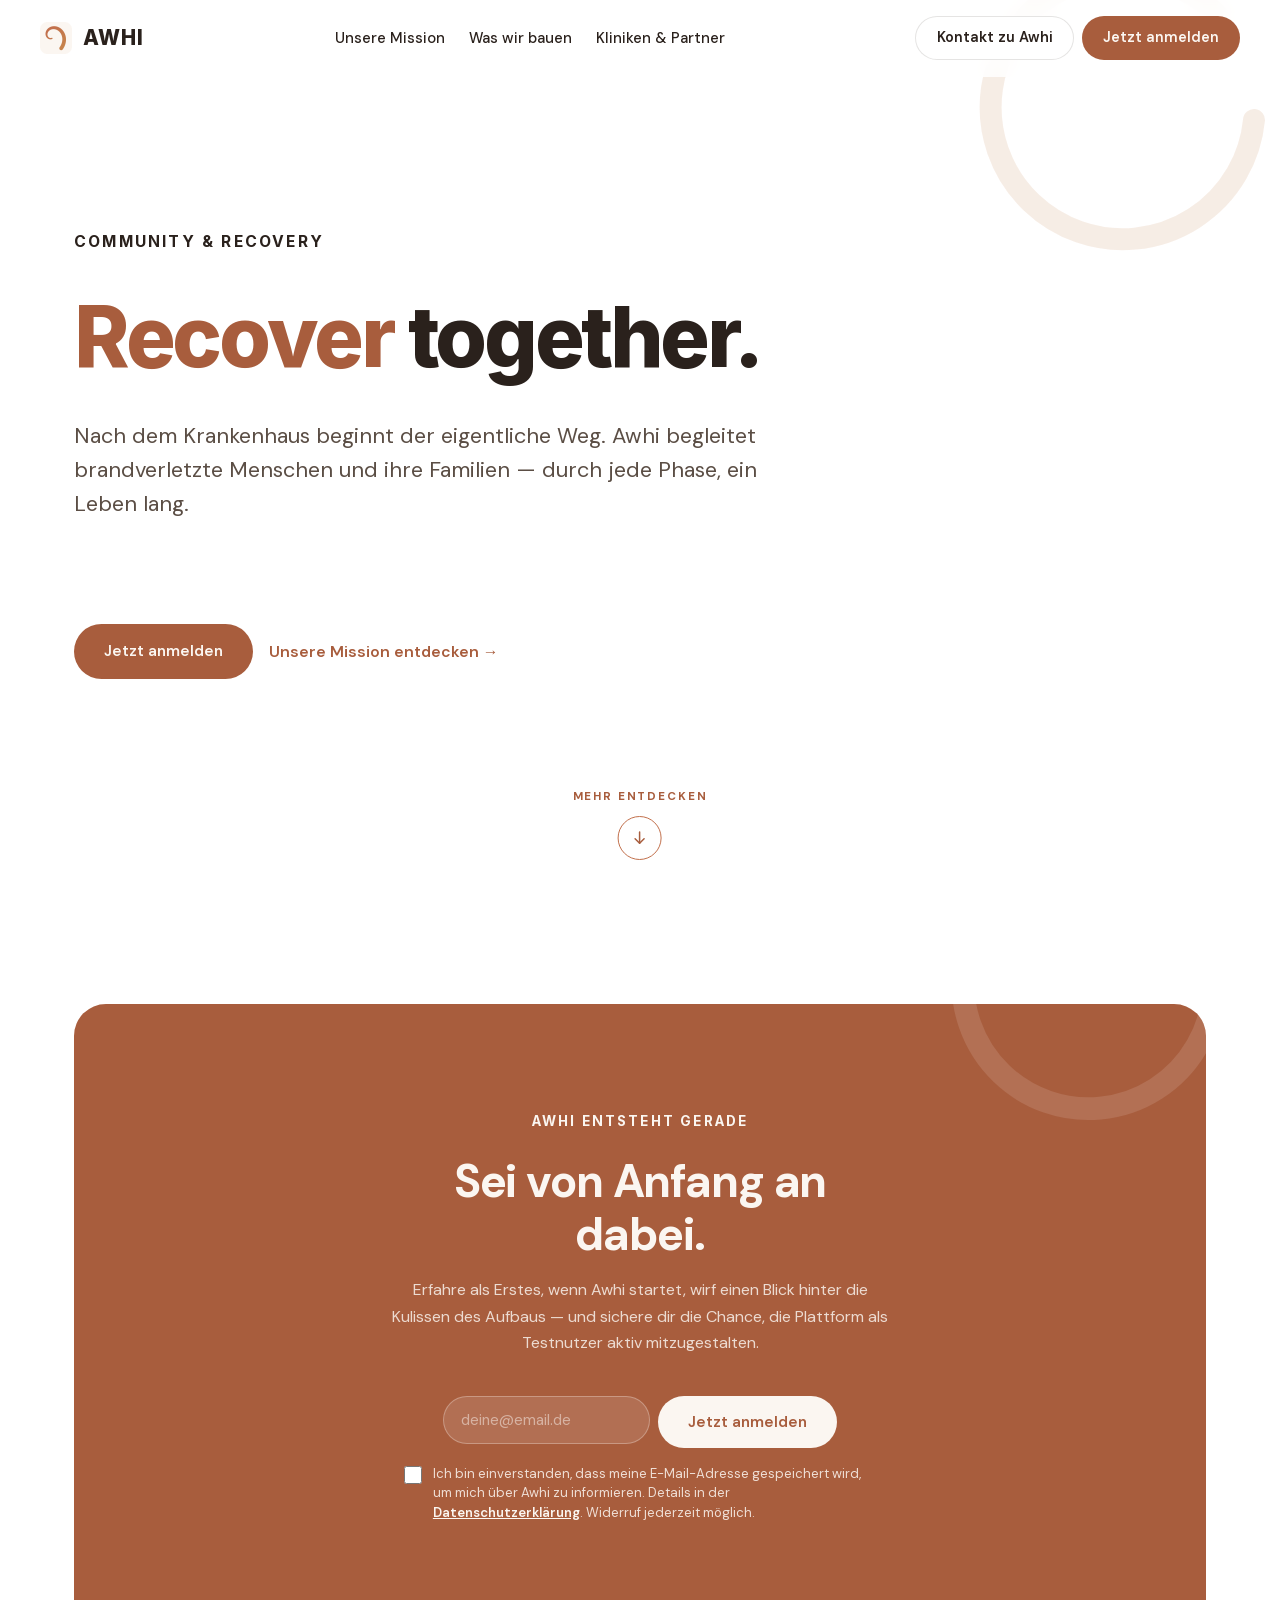
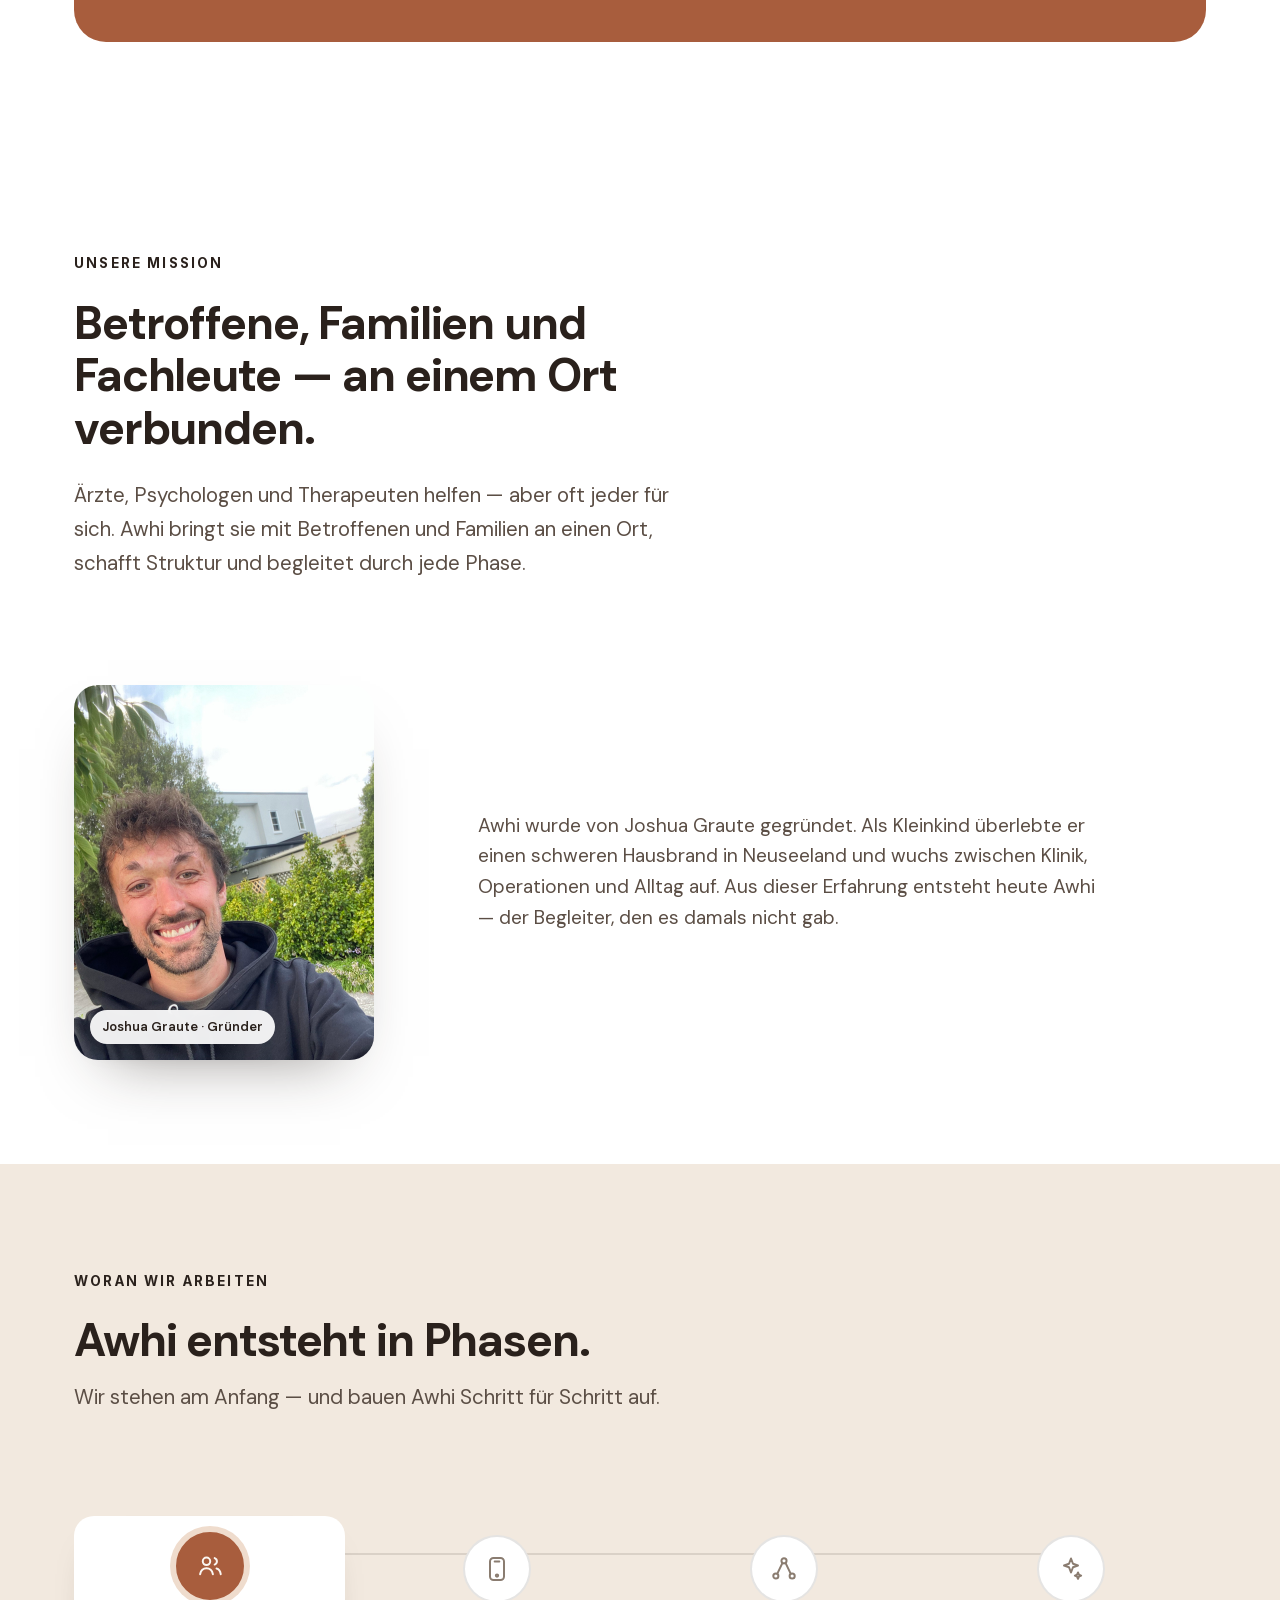
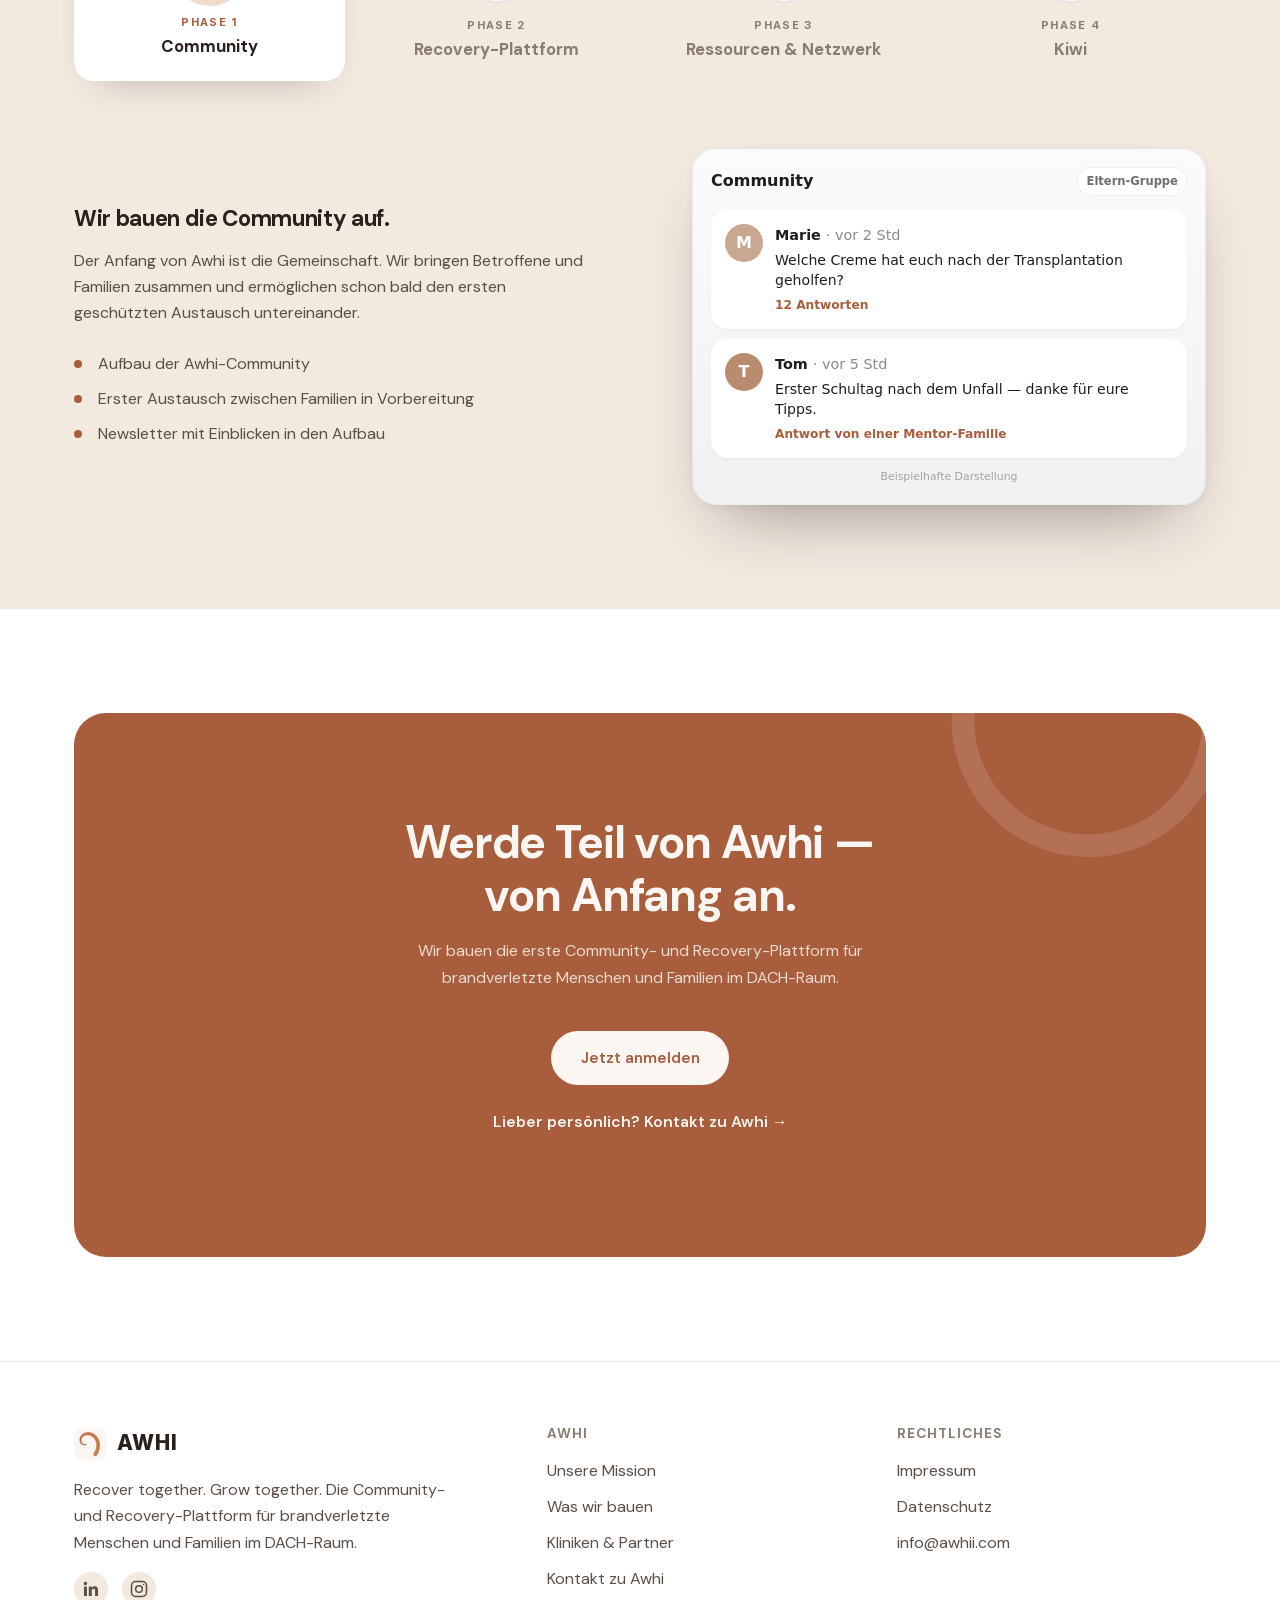
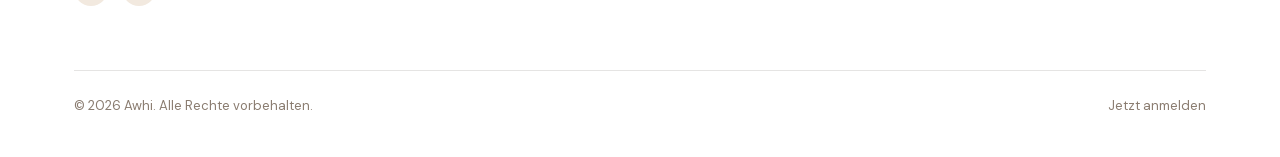
==== commit bb799cee: "Add social icons (LinkedIn, Instagram) to footer; expand Impressum with Vertretung and V.i.S.d.P." ====
--- a/index.html
+++ b/index.html
@@ -341,6 +341,14 @@
           AWHI
         </a>
         <p style="color:var(--ink-soft); max-width: 34ch;">Recover together. Grow together. Die Community- und Recovery-Plattform für brandverletzte Menschen und Familien im DACH-Raum.</p>
+        <div class="footer-social" aria-label="Awhi in sozialen Netzwerken">
+          <a href="https://www.linkedin.com/company/awhi-community/" target="_blank" rel="noopener" aria-label="Awhi auf LinkedIn">
+            <svg width="20" height="20" viewBox="0 0 24 24" fill="currentColor" aria-hidden="true"><path d="M20.447 20.452h-3.554v-5.569c0-1.328-.027-3.037-1.852-3.037-1.853 0-2.136 1.445-2.136 2.939v5.667H9.351V9h3.414v1.561h.046c.477-.9 1.637-1.85 3.37-1.85 3.601 0 4.267 2.37 4.267 5.455v6.286zM5.337 7.433a2.062 2.062 0 1 1 0-4.124 2.062 2.062 0 0 1 0 4.124zM7.114 20.452H3.558V9h3.556v11.452z"/></svg>
+          </a>
+          <a href="https://www.instagram.com/awhi.community/" target="_blank" rel="noopener" aria-label="Awhi auf Instagram">
+            <svg width="20" height="20" viewBox="0 0 24 24" fill="none" stroke="currentColor" stroke-width="1.8" aria-hidden="true"><rect x="3" y="3" width="18" height="18" rx="5"/><circle cx="12" cy="12" r="4"/><circle cx="17.5" cy="6.5" r="0.9" fill="currentColor" stroke="none"/></svg>
+          </a>
+        </div>
       </div>
       <div>
         <h4>Awhi</h4>
--- a/assets/css/style.css
+++ b/assets/css/style.css
@@ -1632,3 +1632,20 @@
 .form-recaptcha { flex-basis: 100%; display: flex; justify-content: center; margin-top: var(--space-xs); }
 .clever_form_error { outline: 2px solid #E8A796 !important; outline-offset: 2px; border-radius: 100px; }
 .clever_form_note { flex-basis: 100%; font-size: 0.8rem; color: #F2C4B4; margin-top: -0.4em; }
+
+/* v11 — Footer: Social Icons */
+.footer-social { display: flex; gap: 0.85em; margin-top: var(--space-sm); }
+.footer-social a {
+  display: inline-flex;
+  align-items: center;
+  justify-content: center;
+  width: 34px;
+  height: 34px;
+  border-radius: 50%;
+  color: var(--ink-soft);
+  background: var(--cream-alt);
+  transition: color 0.2s ease, background-color 0.2s ease;
+}
+.footer-social a:hover,
+.footer-social a:focus-visible { color: var(--white); background: var(--terracotta-deep); }
+.footer-bottom .footer-social { margin-top: 0; }
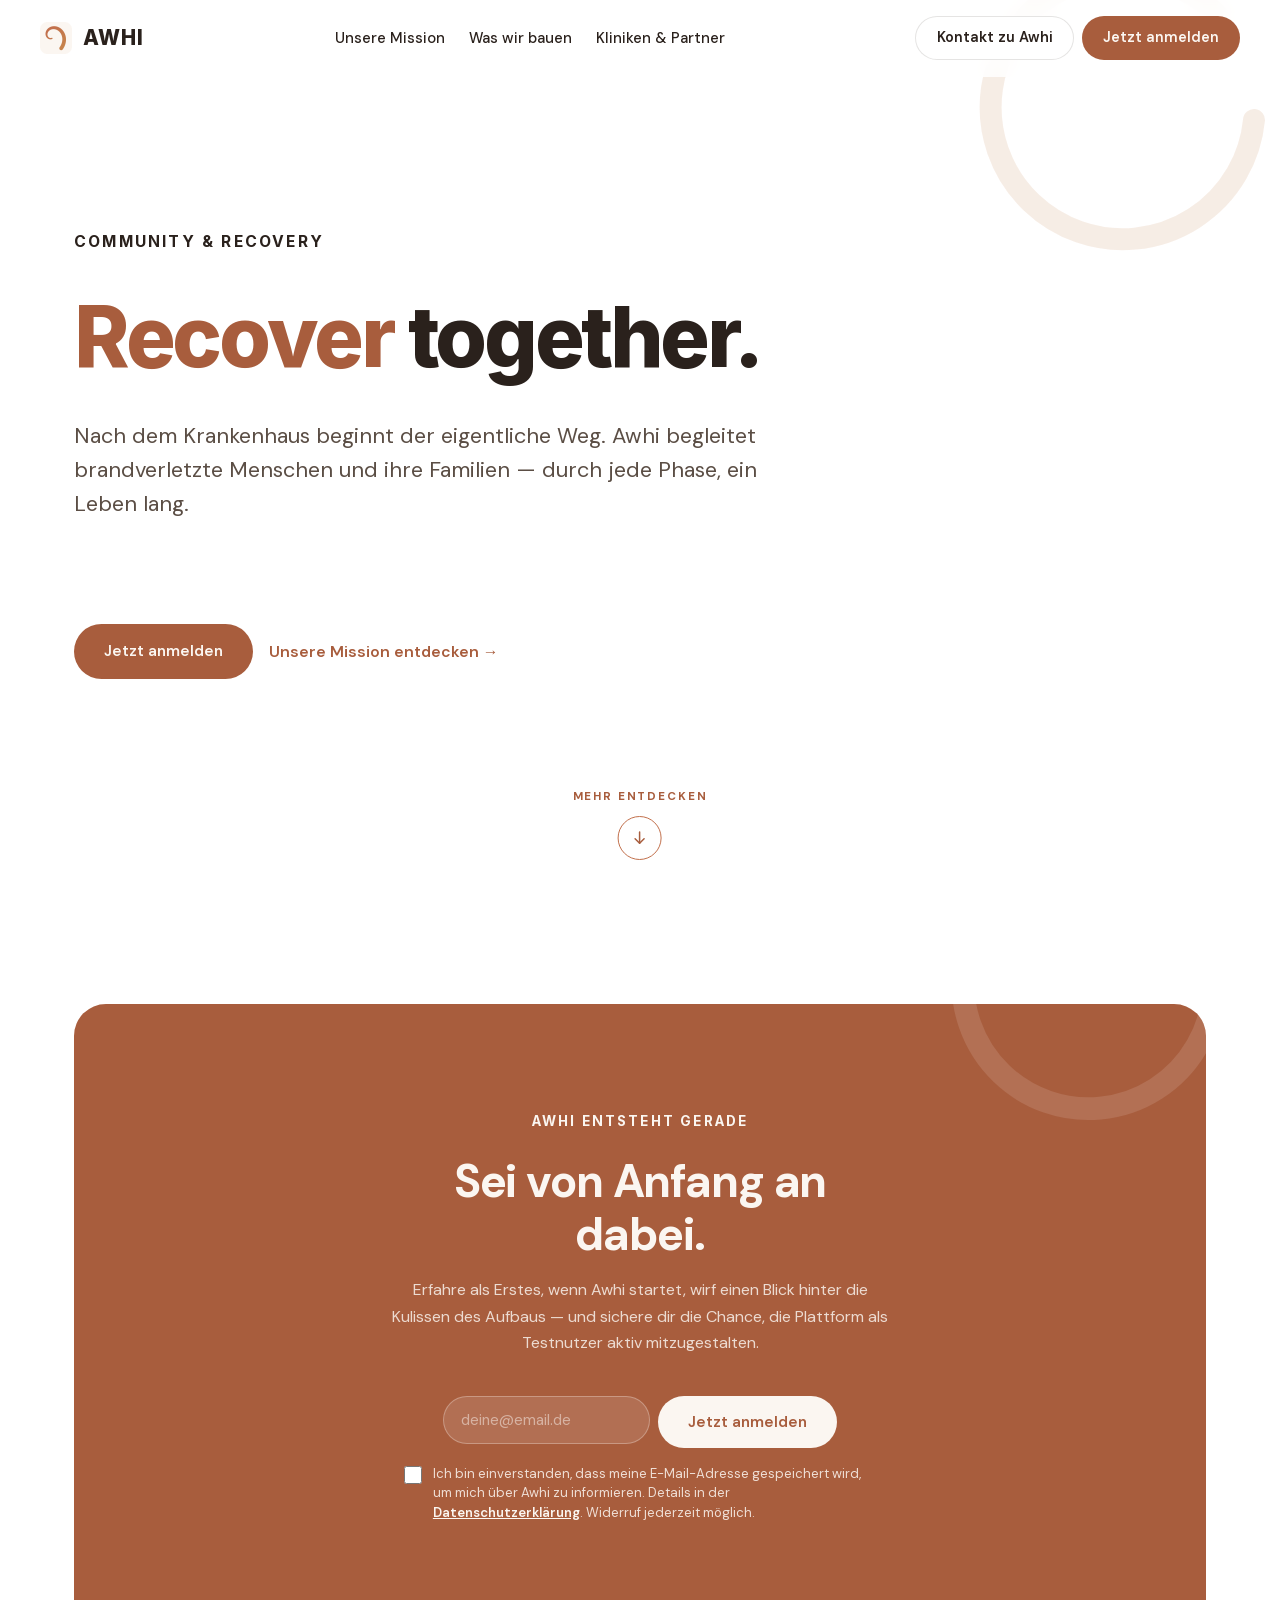
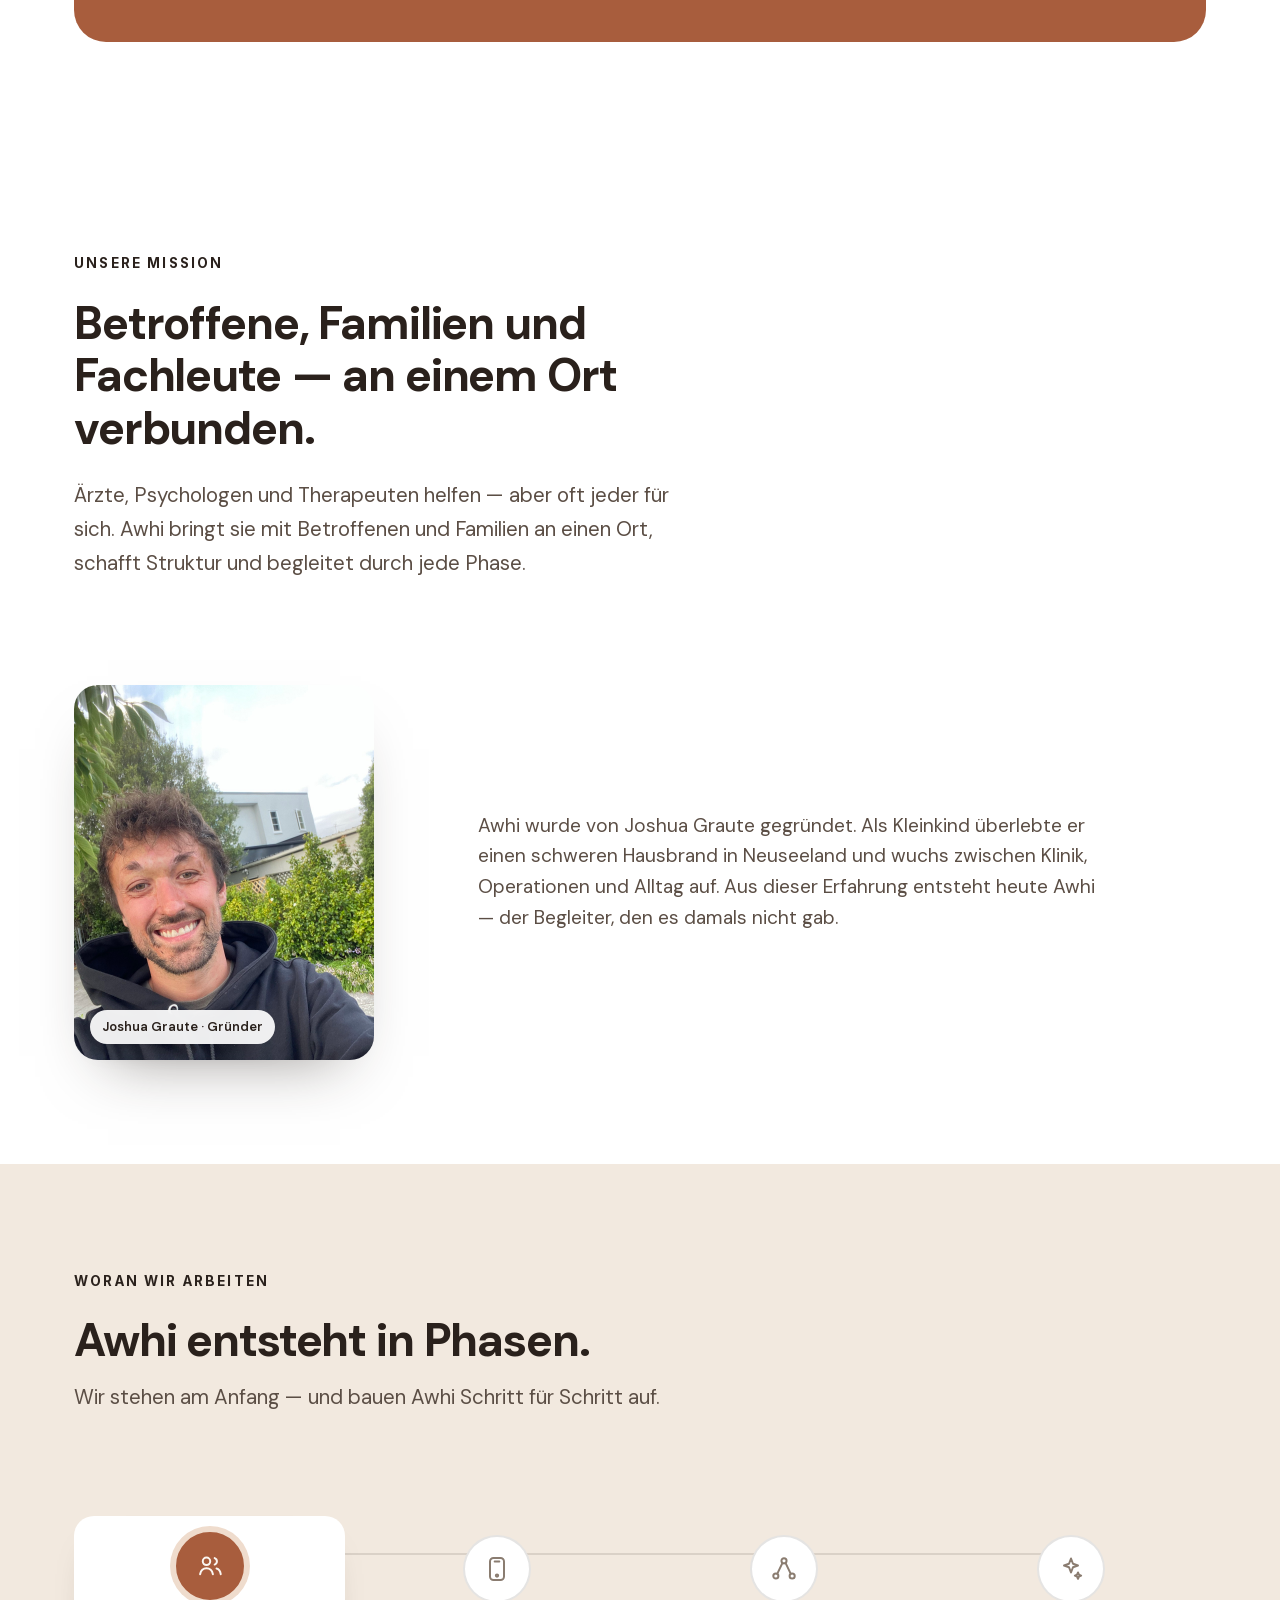
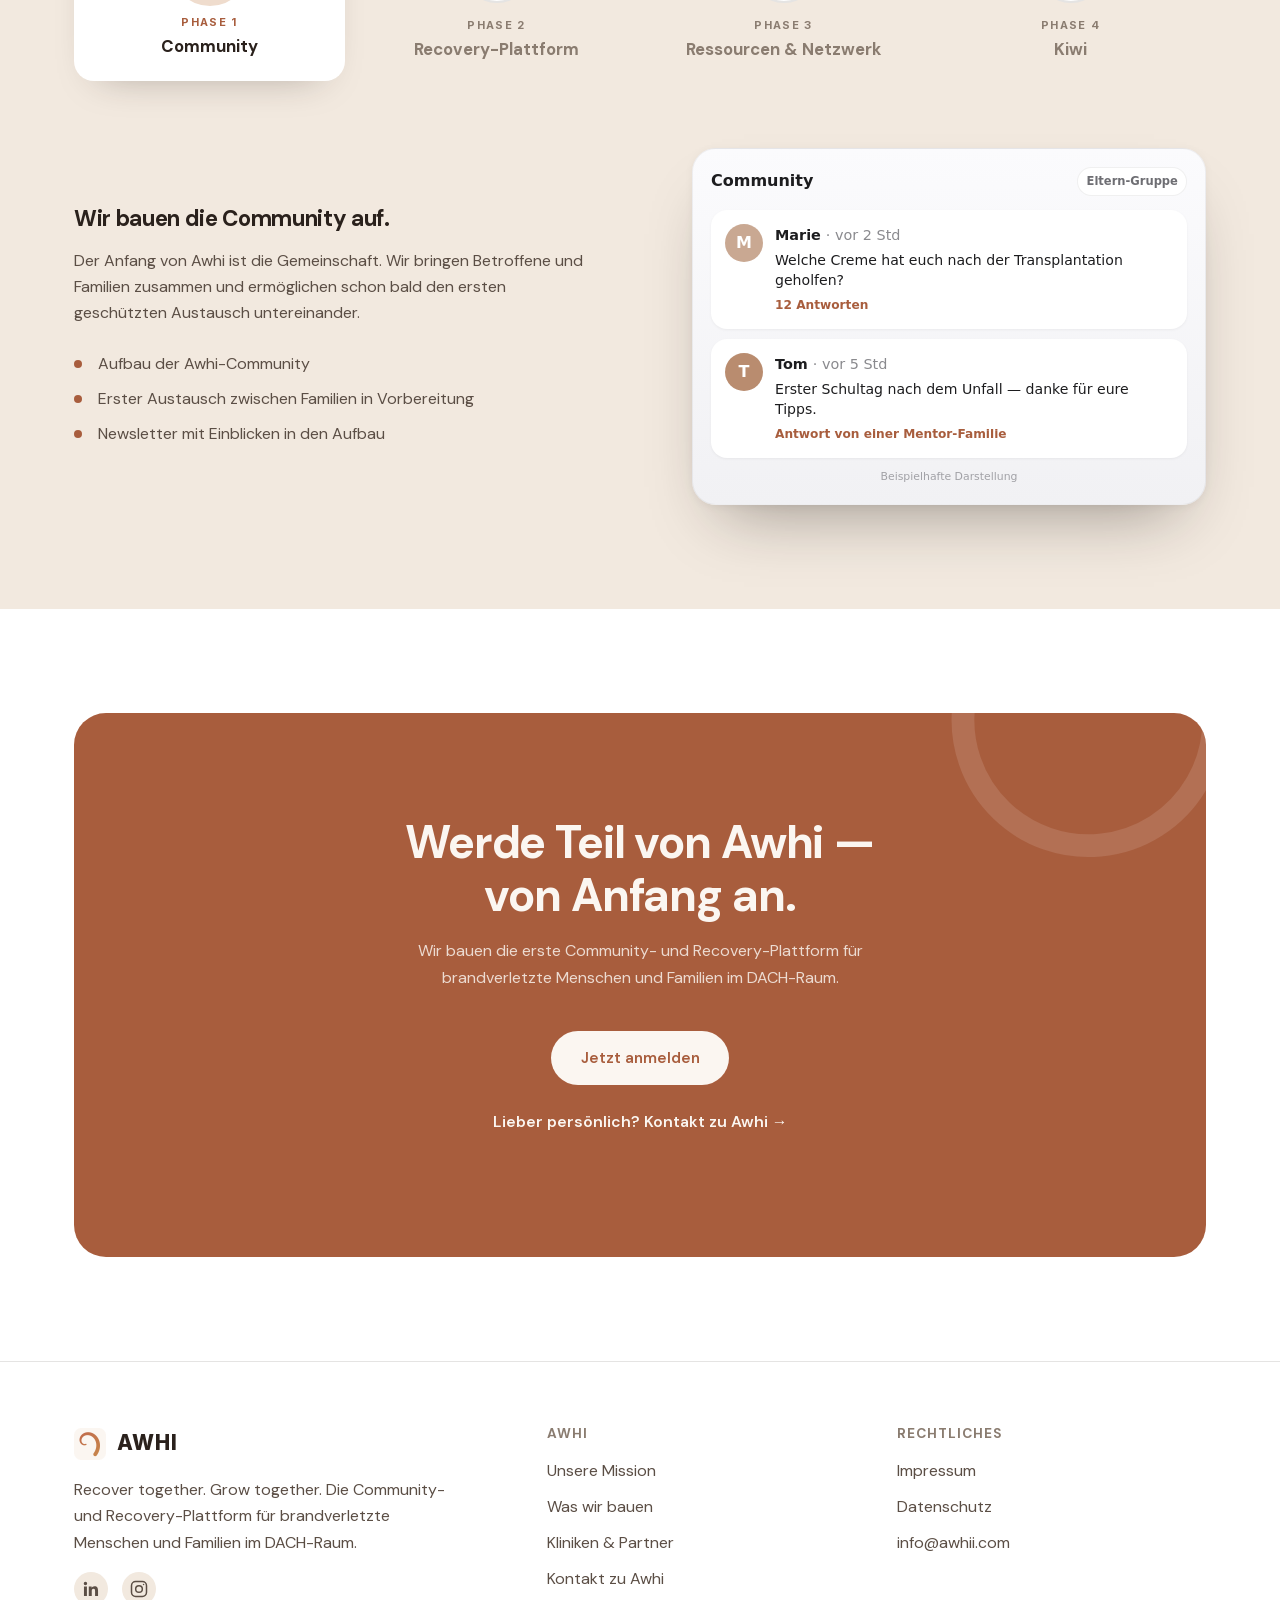
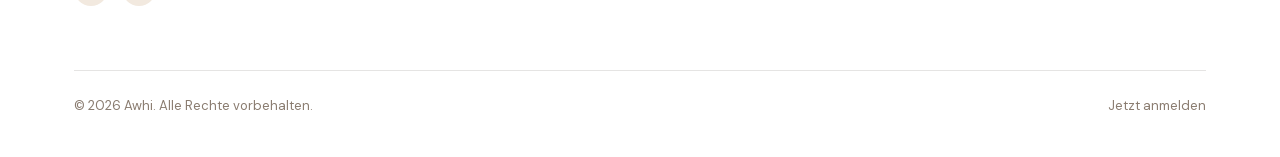
==== commit ff656c59: "Add SEO essentials: robots.txt, sitemap.xml, canonical + Open Graph/Twitter meta tags" ====
--- a/index.html
+++ b/index.html
@@ -5,6 +5,16 @@
 <meta name="viewport" content="width=device-width, initial-scale=1">
 <title>Awhi — Recover together. Grow together.</title>
 <meta name="description" content="Awhi ist die digitale Community- und Recovery-Plattform für brandverletzte Menschen und Familien im DACH-Raum.">
+<link rel="canonical" href="https://awhii.com/">
+<meta property="og:type" content="website">
+<meta property="og:url" content="https://awhii.com/">
+<meta property="og:title" content="Awhi — Recover together. Grow together.">
+<meta property="og:description" content="Awhi ist die digitale Community- und Recovery-Plattform für brandverletzte Menschen und Familien im DACH-Raum.">
+<meta property="og:image" content="https://awhii.com/assets/img/awhi-icon.png">
+<meta name="twitter:card" content="summary">
+<meta name="twitter:title" content="Awhi — Recover together. Grow together.">
+<meta name="twitter:description" content="Awhi ist die digitale Community- und Recovery-Plattform für brandverletzte Menschen und Familien im DACH-Raum.">
+<meta name="twitter:image" content="https://awhii.com/assets/img/awhi-icon.png">
 <link rel="icon" type="image/png" href="assets/img/awhi-icon.png">
 <link rel="stylesheet" href="assets/css/fonts.css">
 <link rel="stylesheet" href="assets/css/style.css">
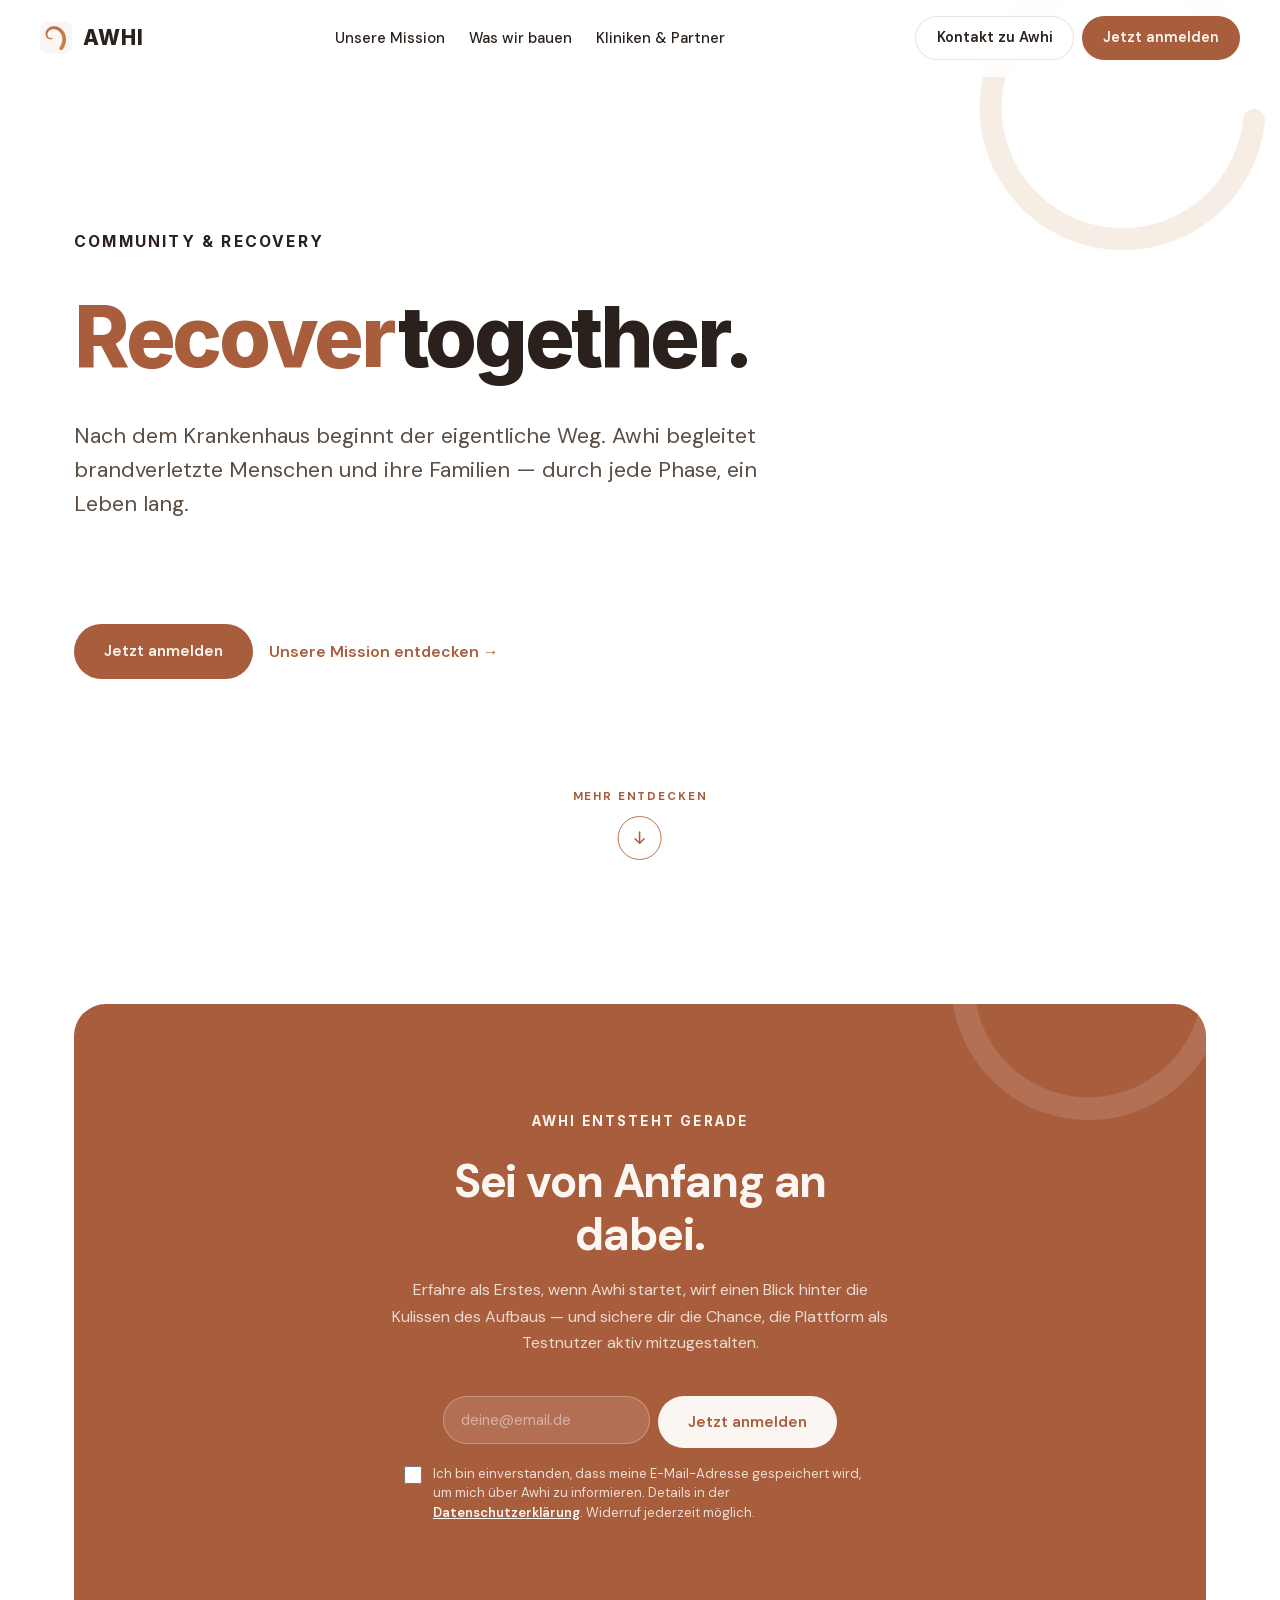
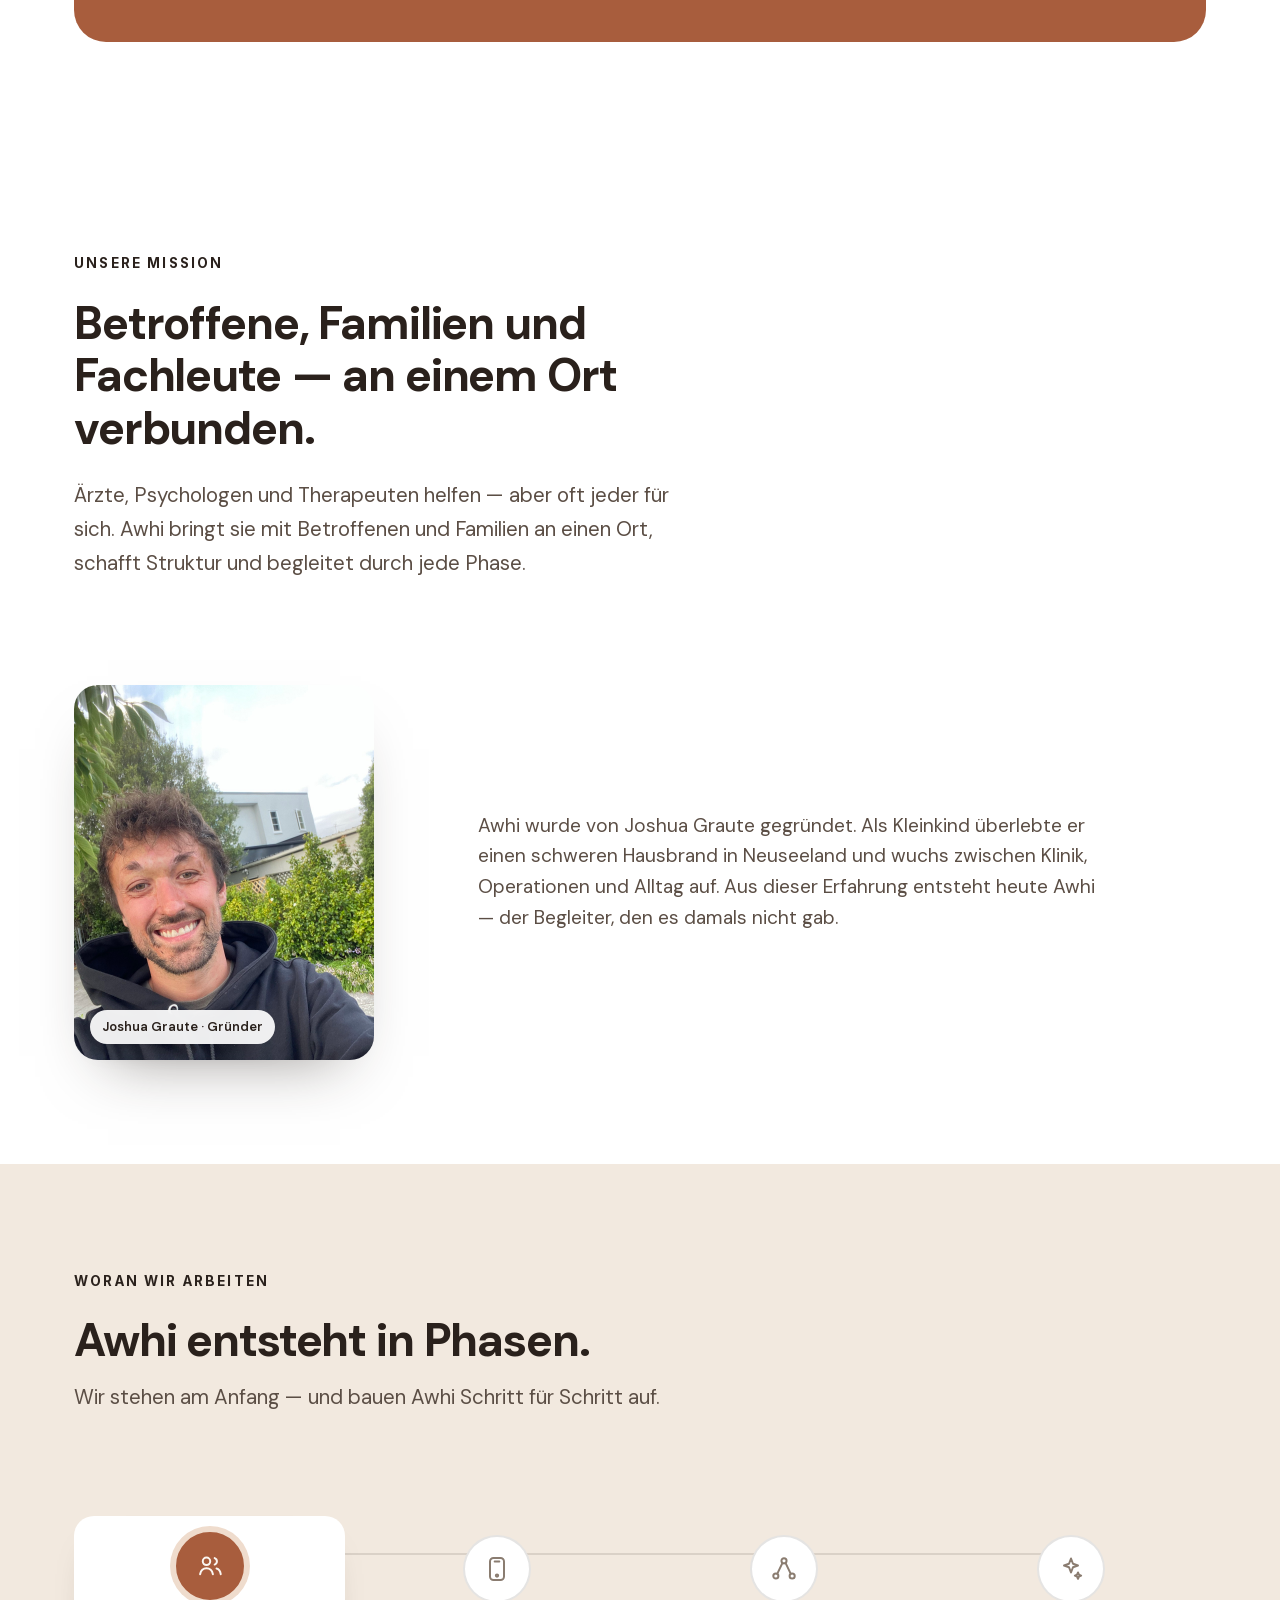
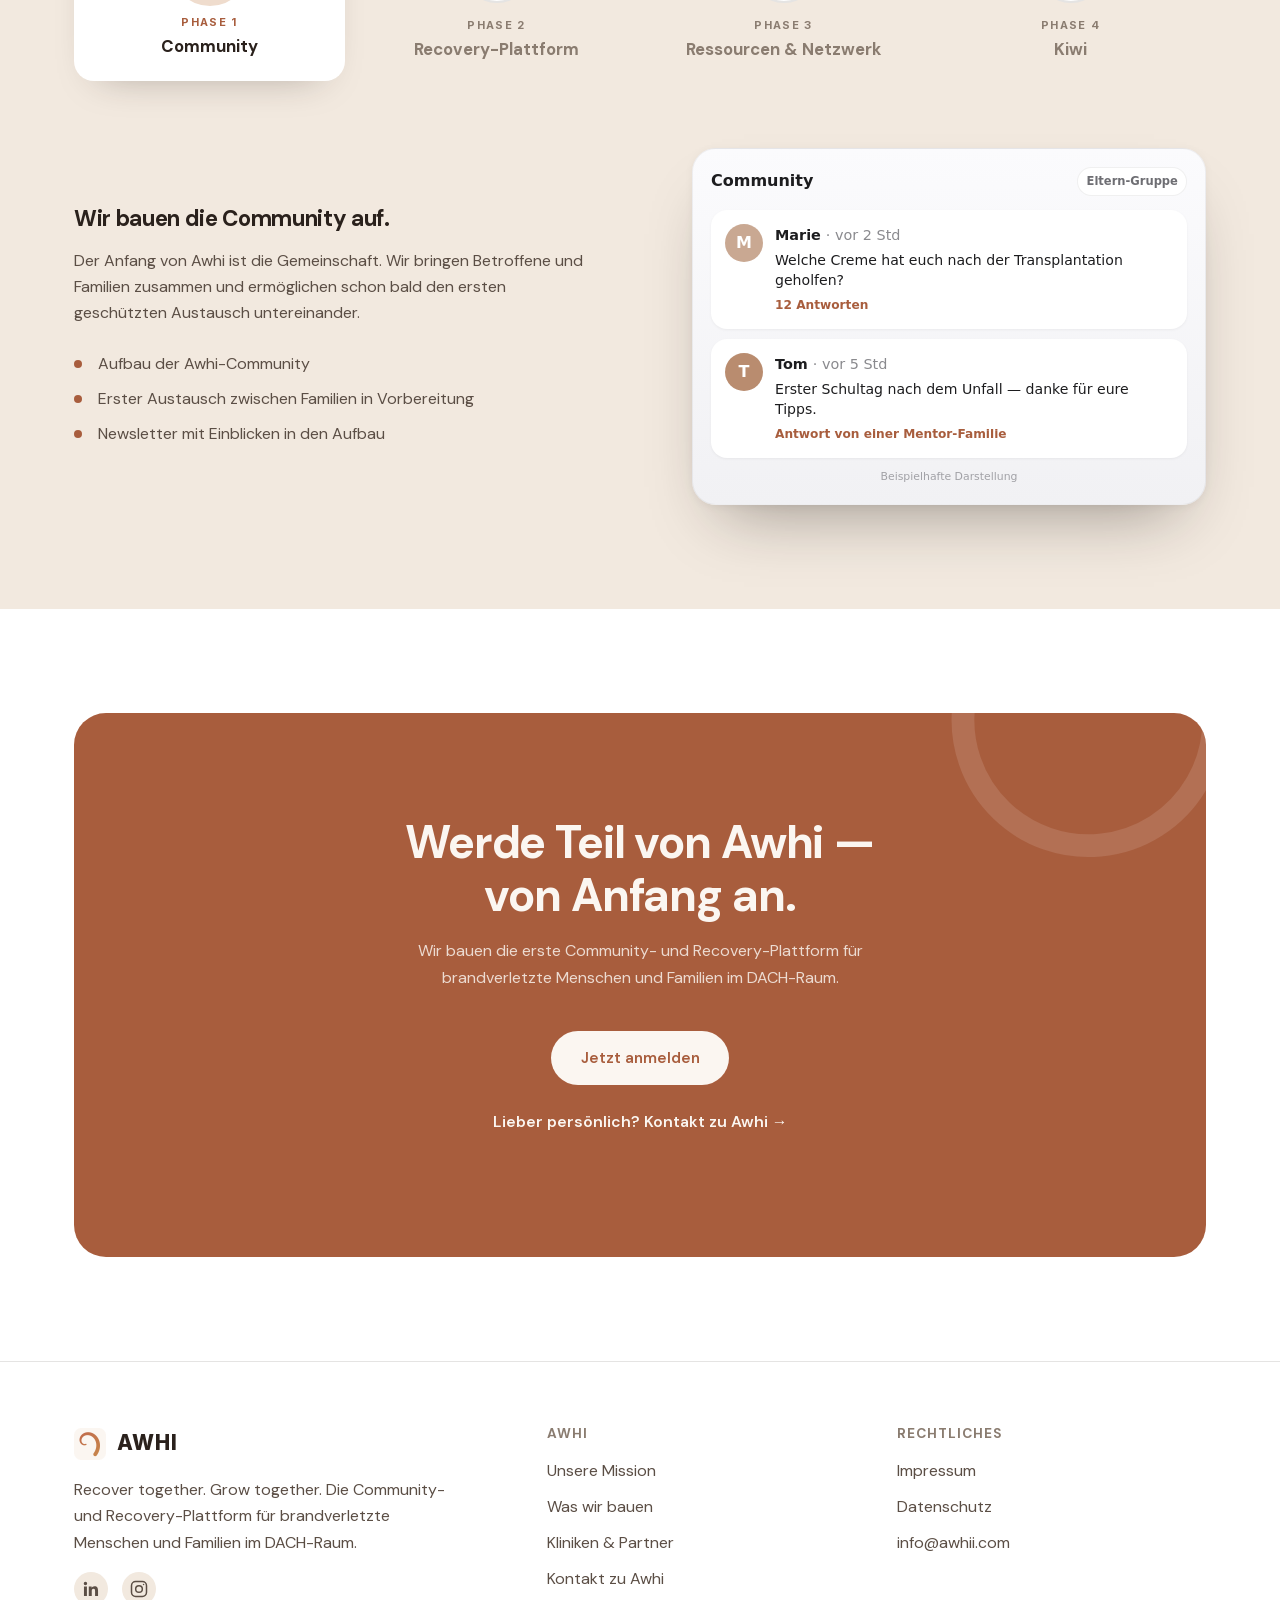
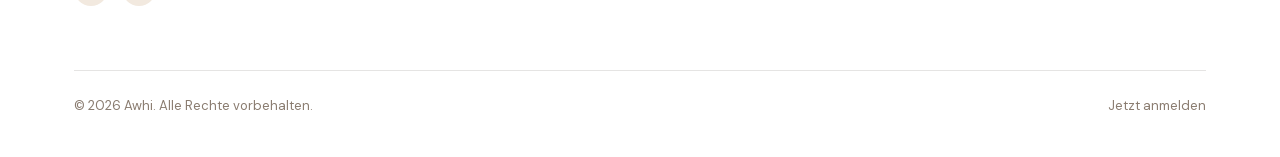
==== commit a4a26859: "Add Bing Webmaster Tools verification meta tag" ====
--- a/index.html
+++ b/index.html
@@ -3,6 +3,7 @@
 <head>
 <meta charset="UTF-8">
 <meta name="viewport" content="width=device-width, initial-scale=1">
+<meta name="msvalidate.01" content="90AB23E8E84846FD3DC1F418CF02BC15" />
 <title>Awhi — Recover together. Grow together.</title>
 <meta name="description" content="Awhi ist die digitale Community- und Recovery-Plattform für brandverletzte Menschen und Familien im DACH-Raum.">
 <link rel="canonical" href="https://awhii.com/">
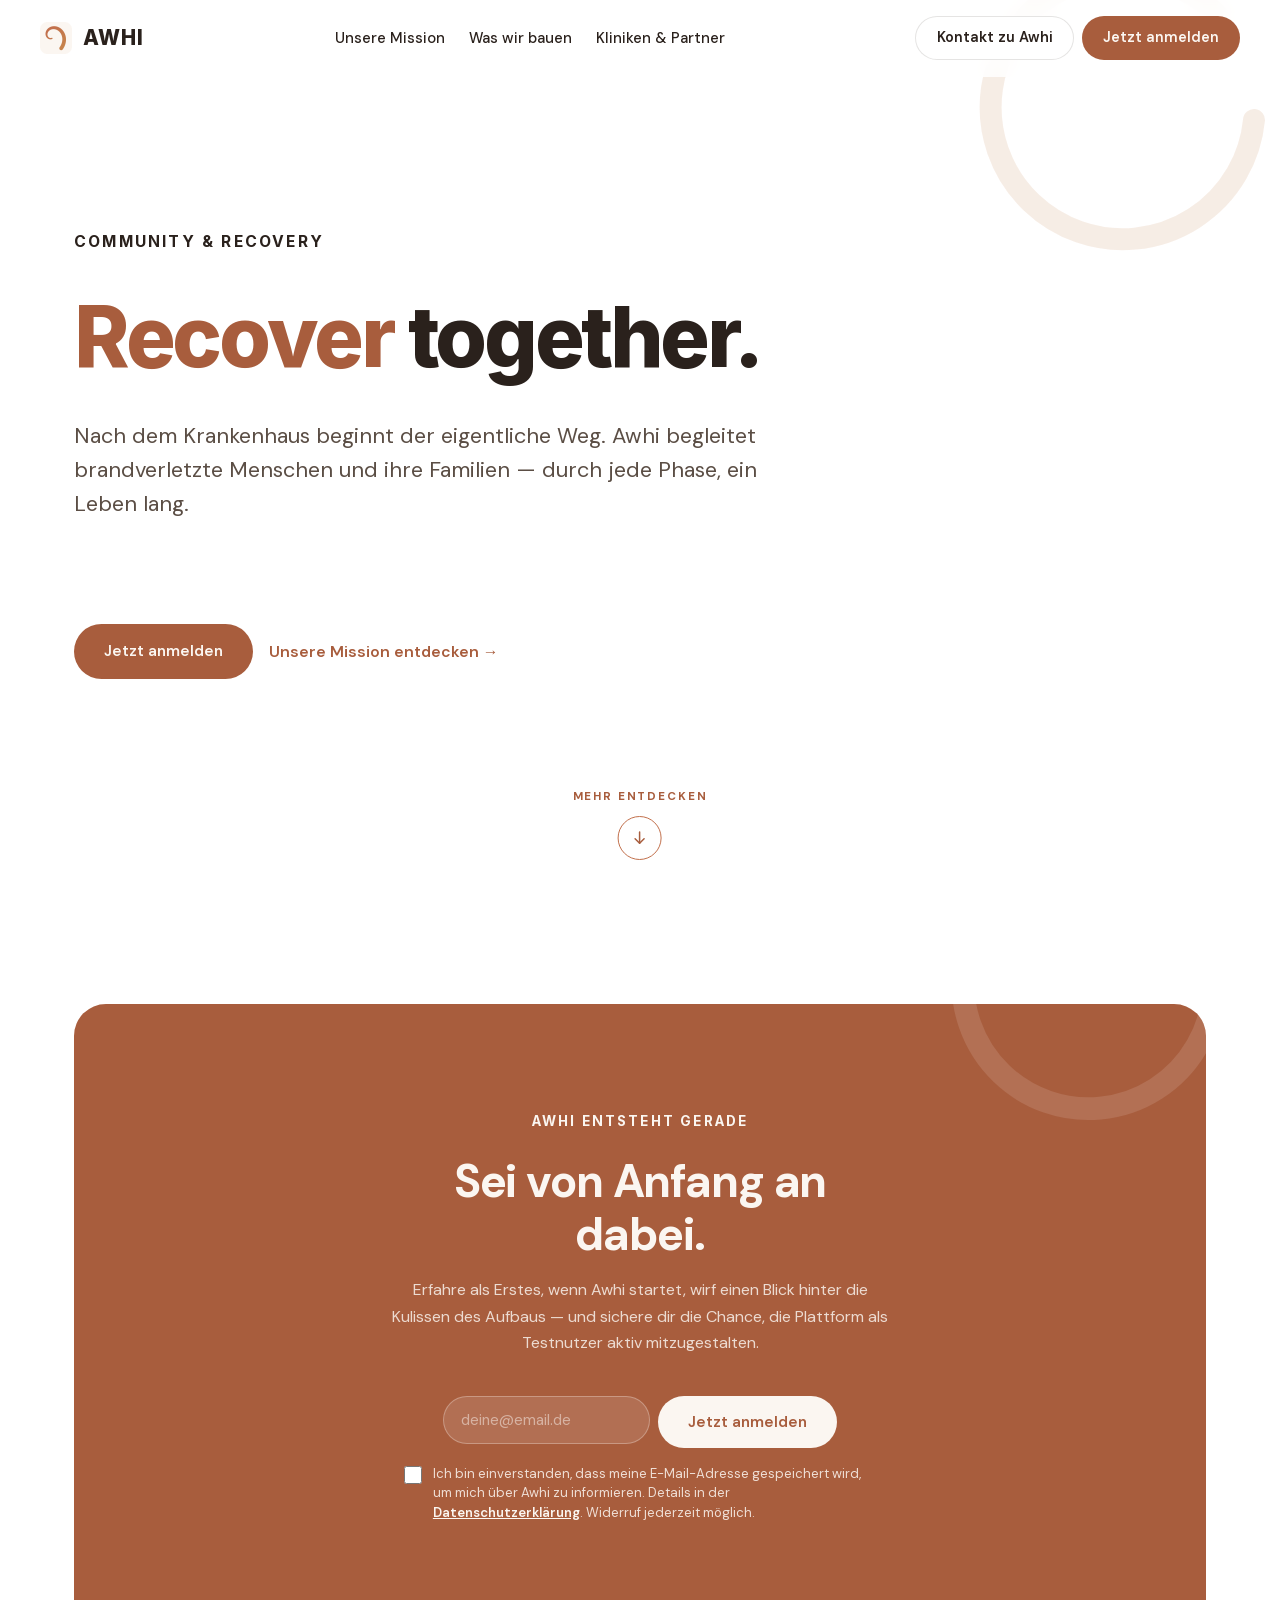
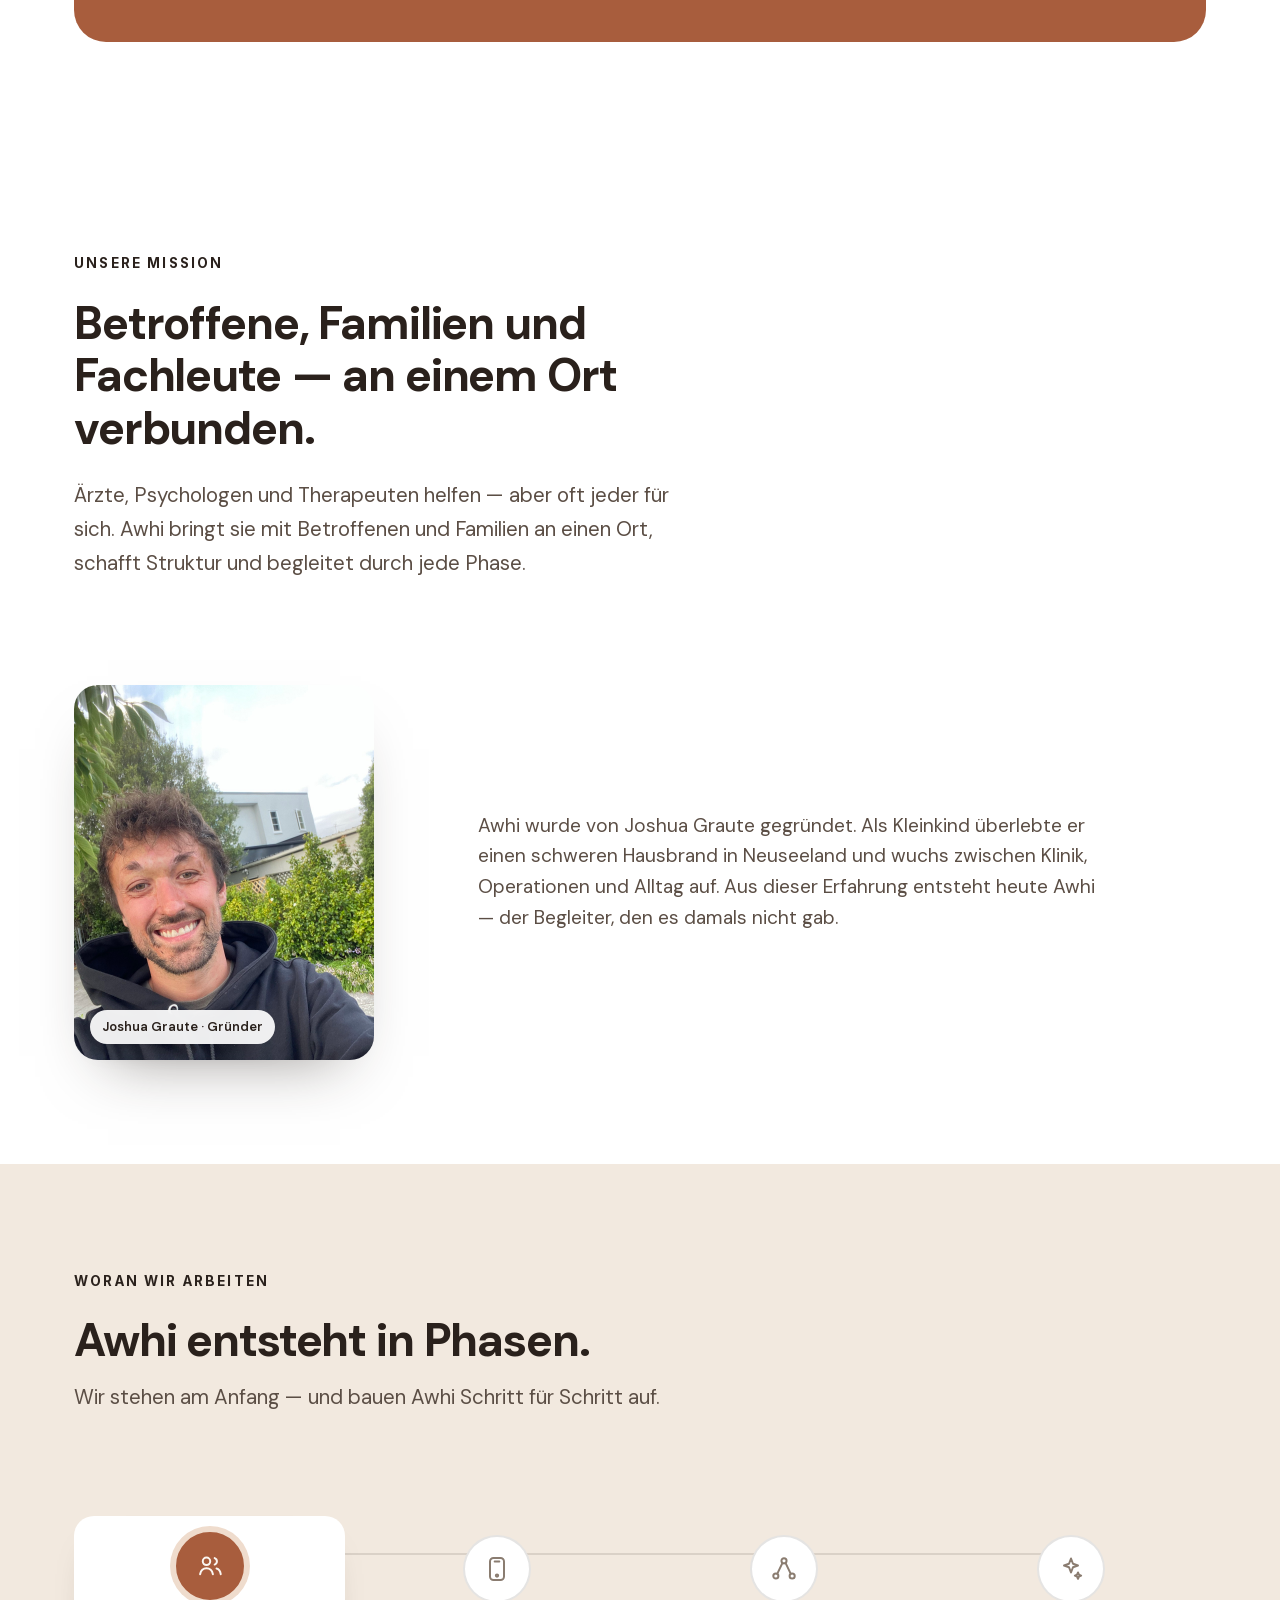
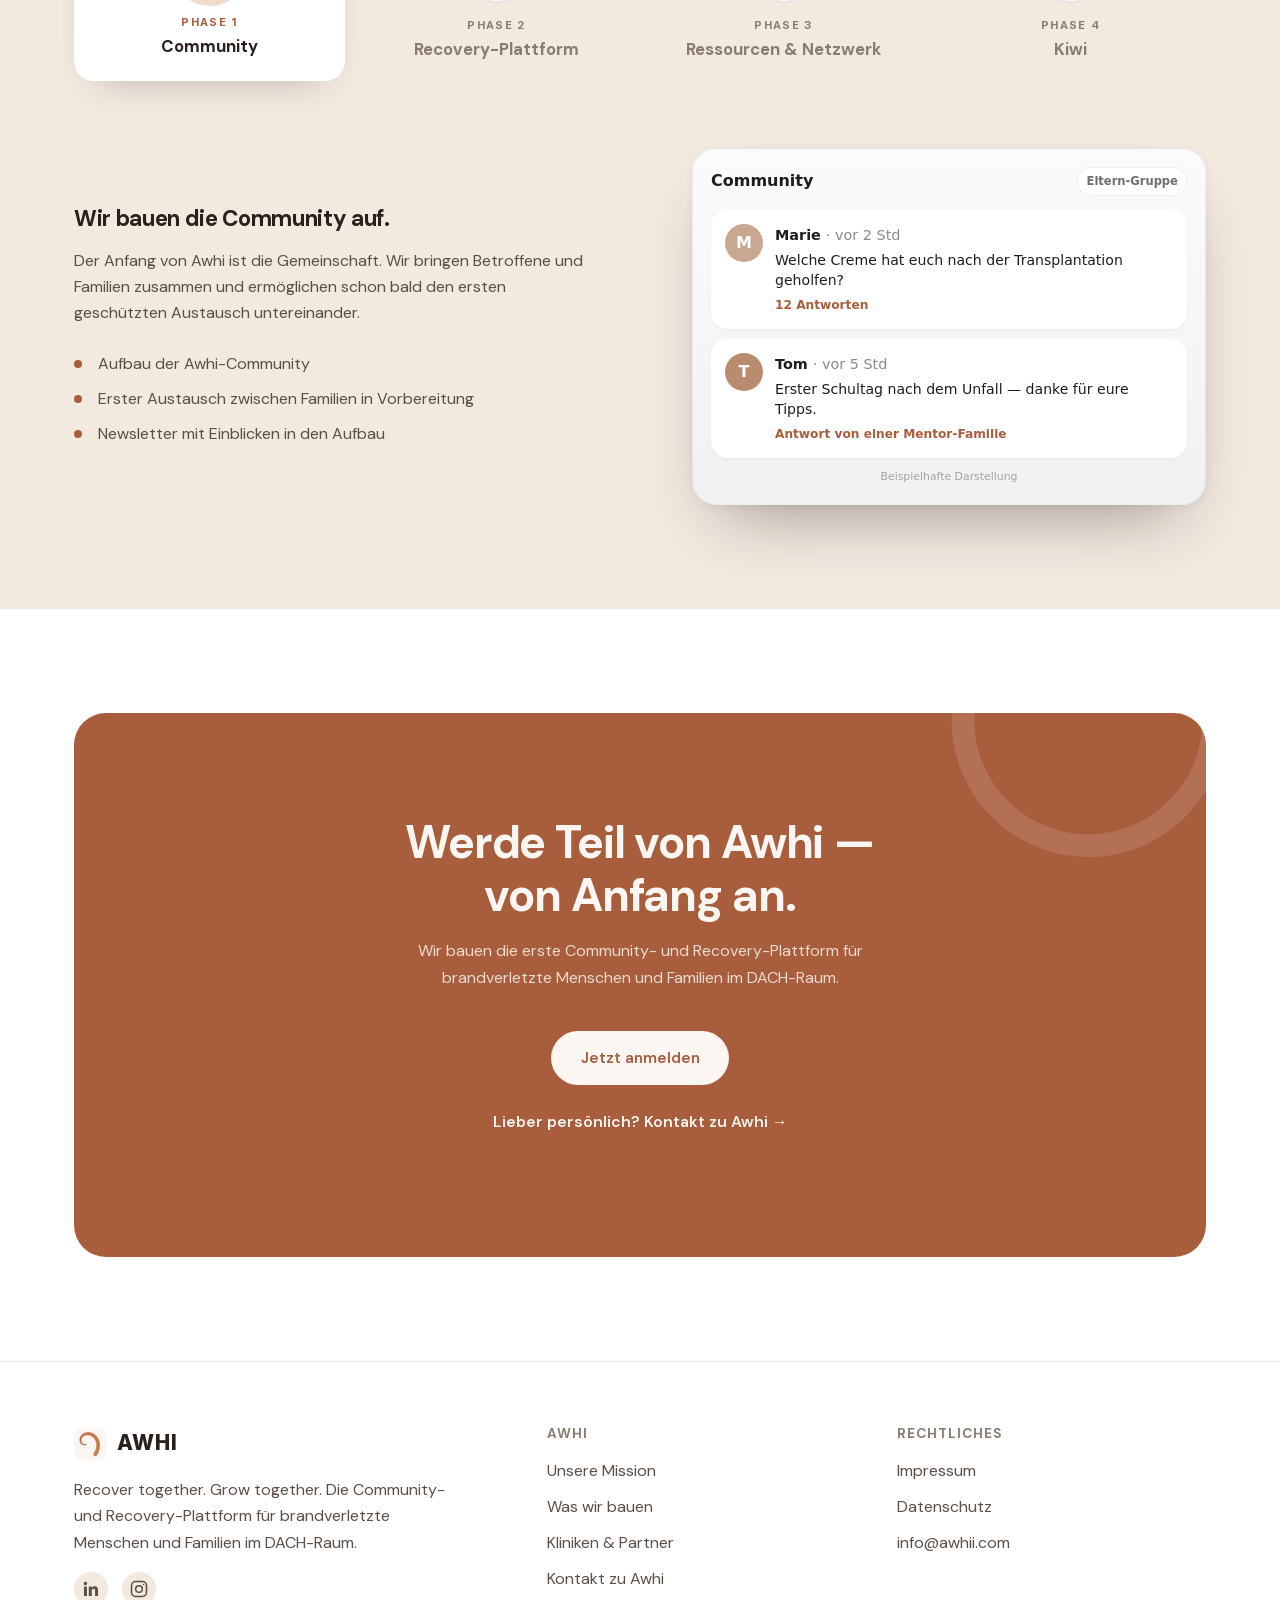
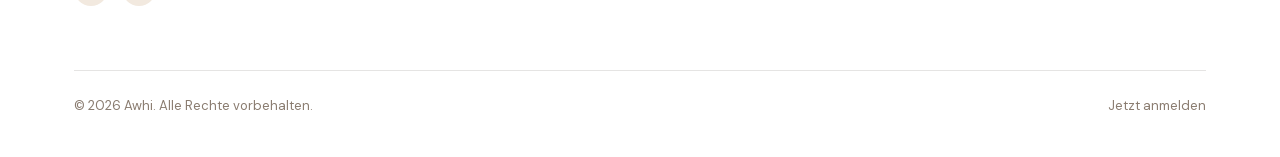
==== commit 19200fa0: "Add Organization structured data (schema.org) for richer Google search presence" ====
--- a/index.html
+++ b/index.html
@@ -17,6 +17,20 @@
 <meta name="twitter:description" content="Awhi ist die digitale Community- und Recovery-Plattform für brandverletzte Menschen und Familien im DACH-Raum.">
 <meta name="twitter:image" content="https://awhii.com/assets/img/awhi-icon.png">
 <link rel="icon" type="image/png" href="assets/img/awhi-icon.png">
+<script type="application/ld+json">
+{
+  "@context": "https://schema.org",
+  "@type": "Organization",
+  "name": "Awhi",
+  "url": "https://awhii.com/",
+  "logo": "https://awhii.com/assets/img/awhi-icon.png",
+  "description": "Awhi ist die digitale Community- und Recovery-Plattform für brandverletzte Menschen und Familien im DACH-Raum.",
+  "sameAs": [
+    "https://www.linkedin.com/company/awhi-community/",
+    "https://www.instagram.com/awhi.community/"
+  ]
+}
+</script>
 <link rel="stylesheet" href="assets/css/fonts.css">
 <link rel="stylesheet" href="assets/css/style.css">
 </head>
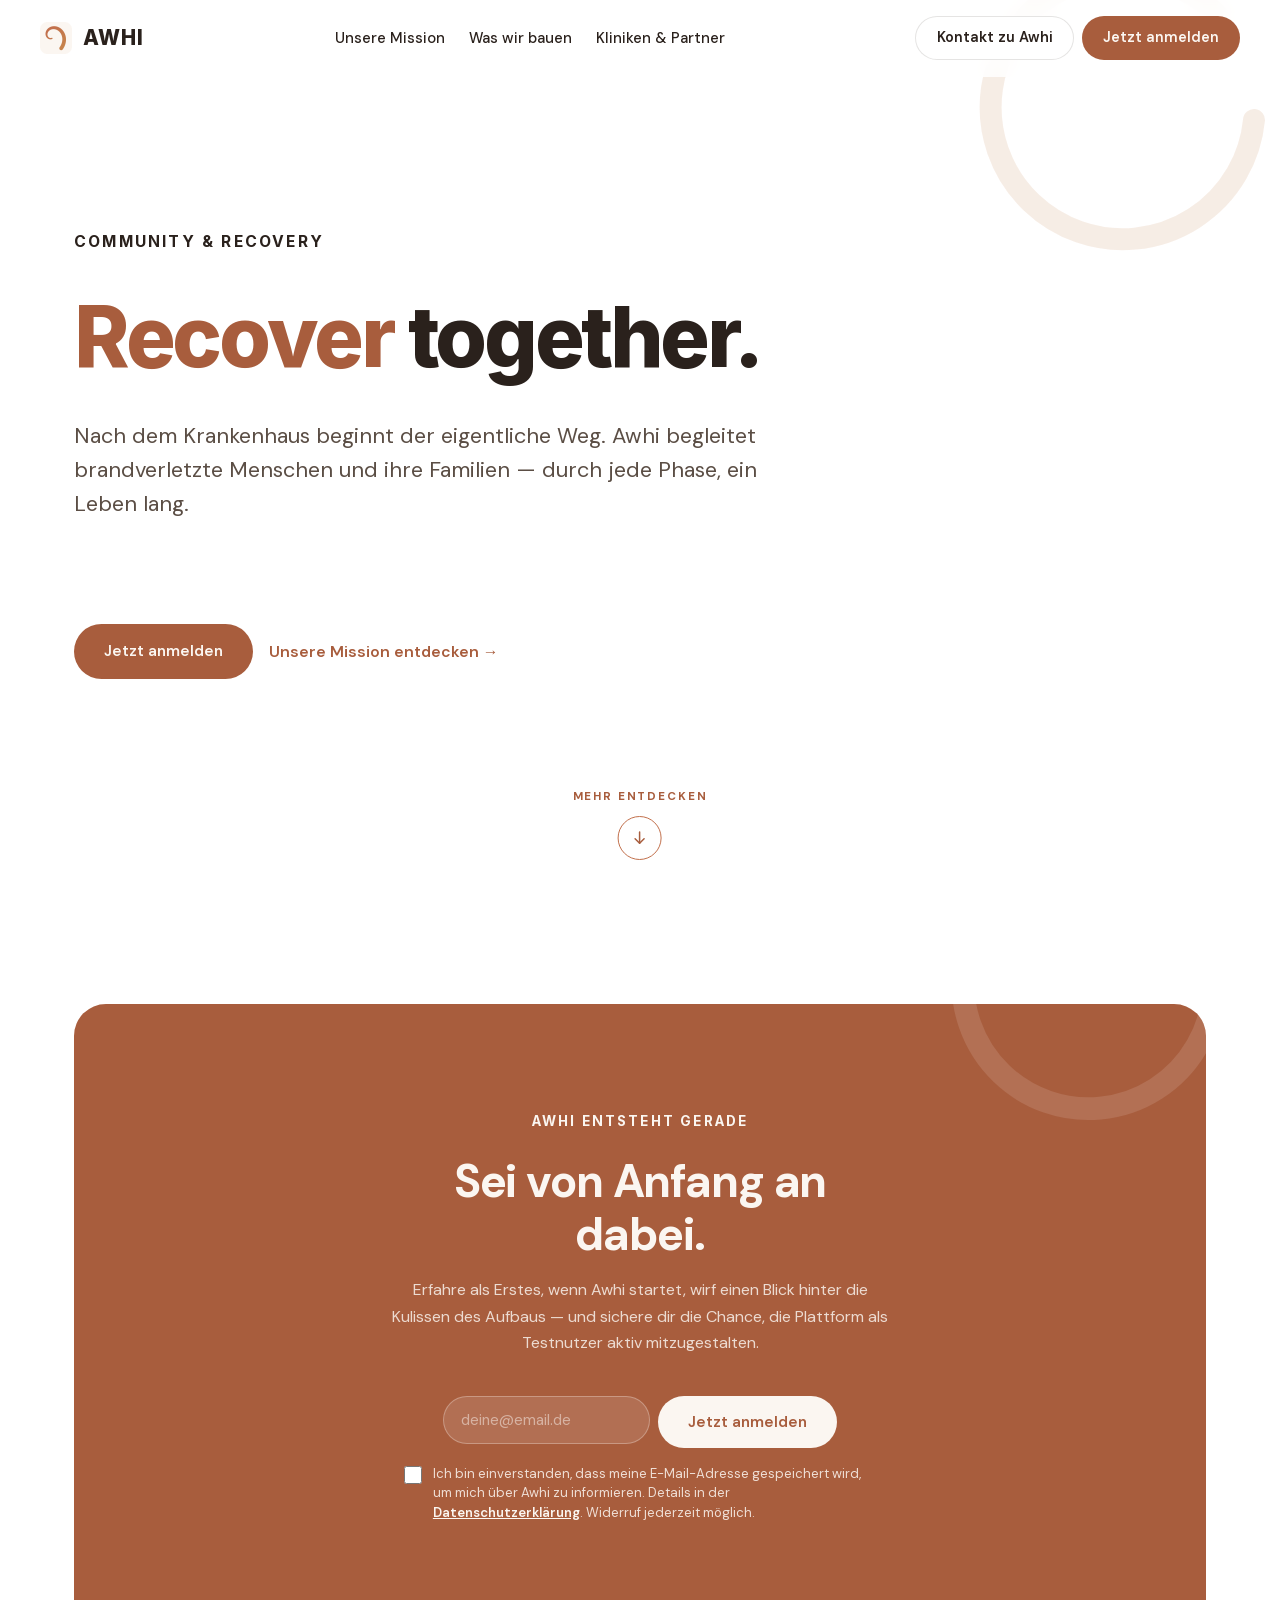
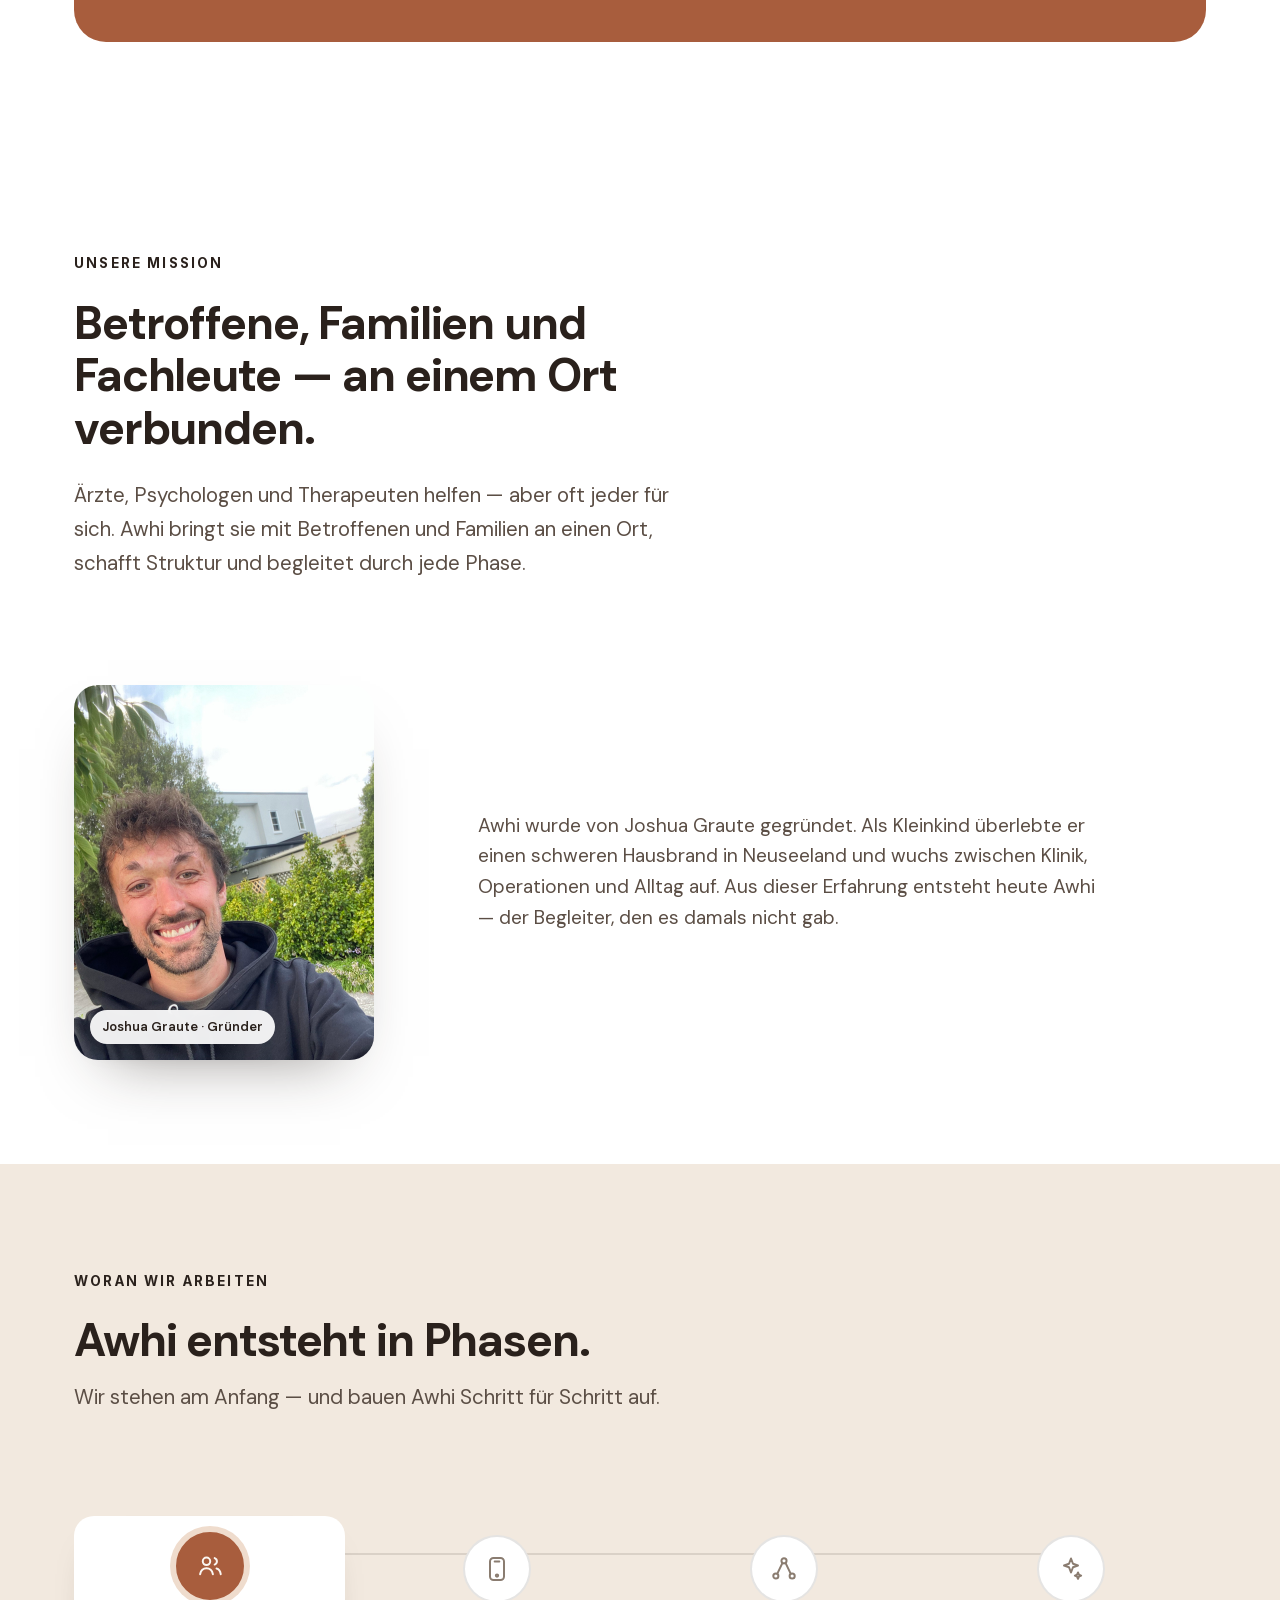
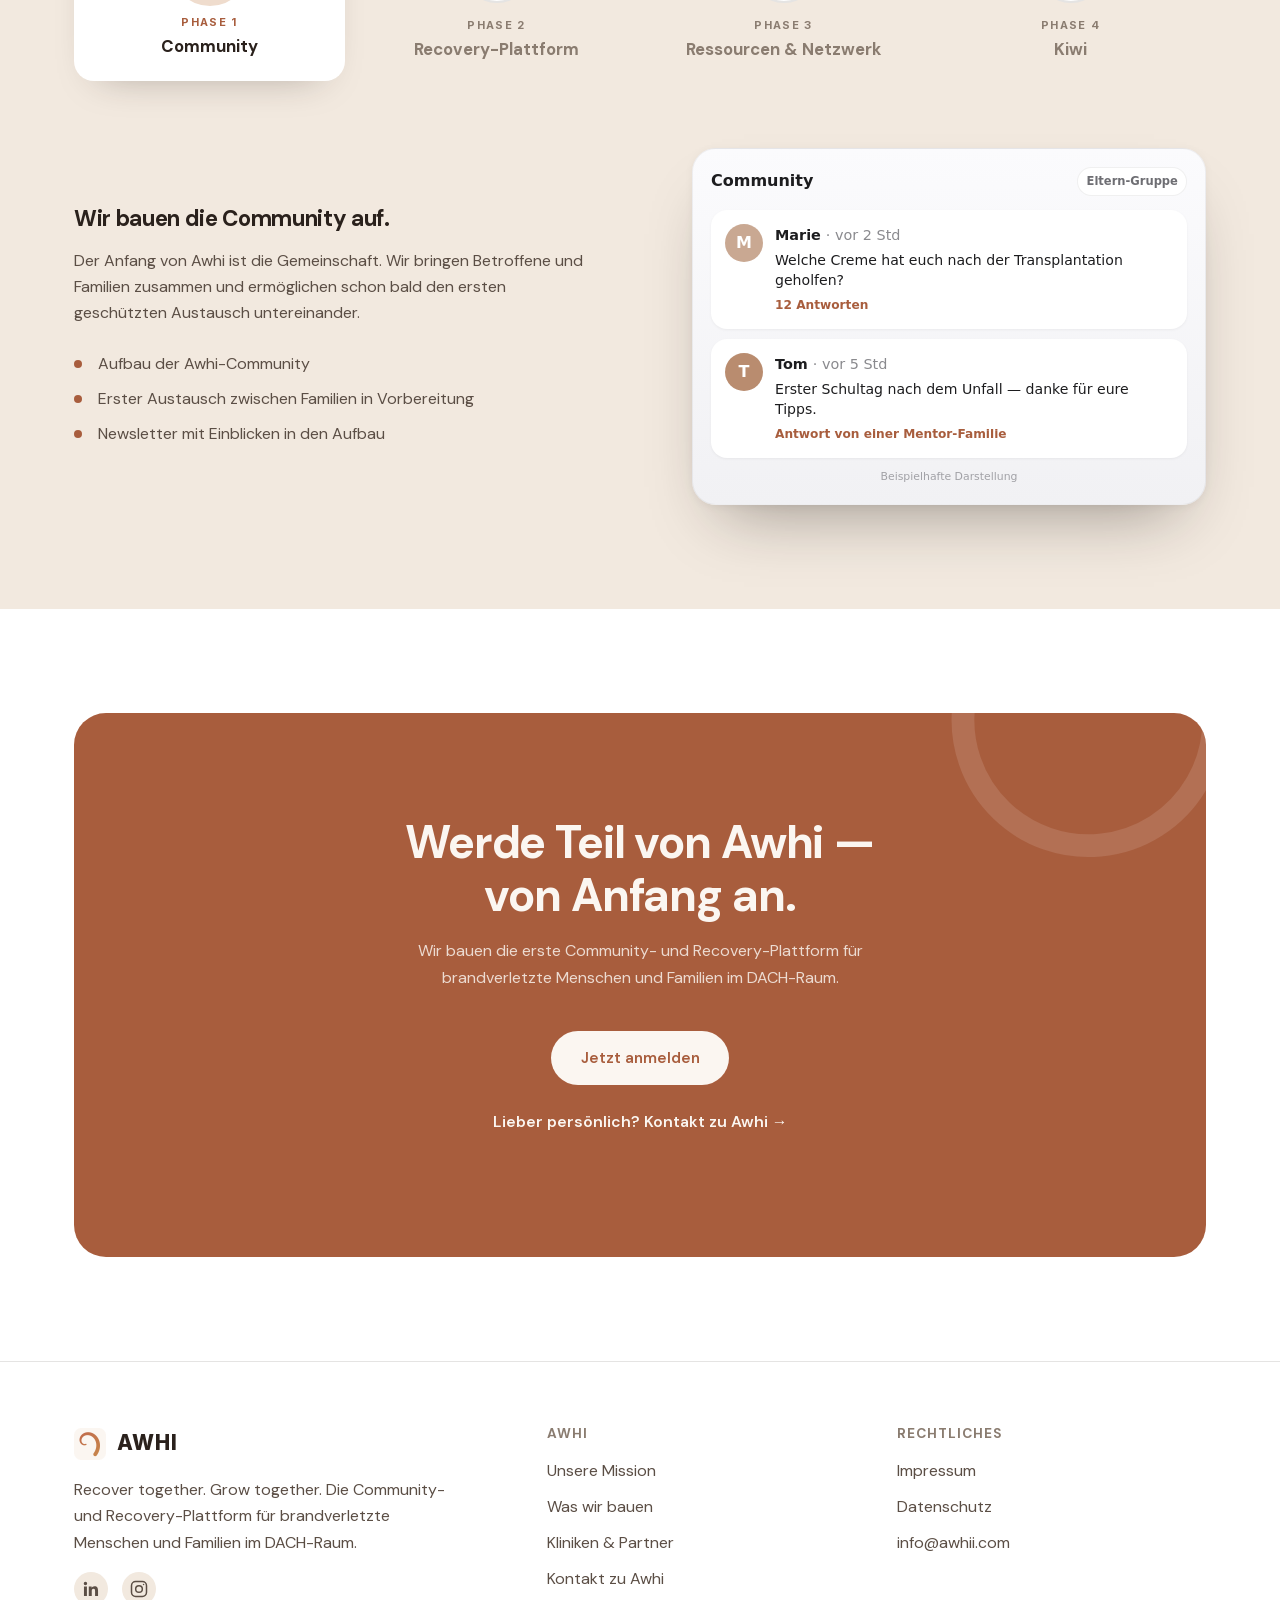
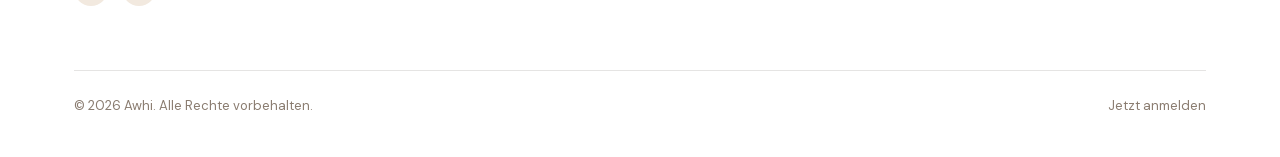
==== commit 8cb227b7: "Replace Phase 2 dashboard mockup with 3-screen platform sneak peek Shows Heute, Mein Weg, and Checkl" ====
--- a/index.html
+++ b/index.html
@@ -227,66 +227,100 @@
               <span class="mini-foot">Beispielhafte Darstellung</span>
             </div>
           </div>
-          <!-- Phase 2 (Dashboard) -->
-          <div class="phase-panel" data-panel="1">
+          <!-- Phase 2 (Plattform-Sneak-Peek: drei Screens) -->
+          <div class="phase-panel phase-panel--peek" data-panel="1">
             <div class="phase-panel-text">
               <h3>Die Recovery-Plattform als digitaler Begleiter.</h3>
-              <p>Wir arbeiten mit Hochdruck an der Plattform. Bald wählen wir erste Testnutzer aus, die die Entwicklung aktiv mitgestalten. So könnte dein Begleiter aussehen:</p>
-            </div>
-            <div class="dash" data-dash aria-label="Beispielhaftes Dashboard der Awhi-Plattform">
-              <div class="dash-top">
-                <div class="dash-hi">
-                  <span class="dash-avatar" aria-hidden="true">A</span>
-                  <span>
-                    <span class="dash-hi-sub">Guten Morgen</span>
-                    <span class="dash-hi-name">Deine Recovery heute</span>
-                  </span>
+              <p>Wir arbeiten mit Hochdruck an der Plattform. Bald wählen wir erste Testnutzer aus, die die Entwicklung aktiv mitgestalten. Ein erster Blick auf drei zentrale Bereiche — so könnte dein Begleiter aussehen:</p>
+            </div>
+
+            <div class="peek-gallery" role="group" aria-label="Beispielhafte Screens der Awhi-Plattform">
+
+              <!-- Screen 1: Heute -->
+              <figure class="peek">
+                <div class="peek-frame">
+                  <div class="peek-chrome" aria-hidden="true">
+                    <span class="peek-dots"><i></i><i></i><i></i></span>
+                    <span class="peek-url">Heute</span>
+                  </div>
+                  <div class="peek-screen peek-heute">
+                    <span class="peek-eyebrow">Mittwoch, 8. Juli</span>
+                    <h4 class="peek-h">Guten Morgen, Anna.</h4>
+                    <p class="peek-sub">Ihr seid in der Nachsorge — für Emil zählt heute ein Schritt.</p>
+                    <div class="peek-next">
+                      <div class="peek-next-text">
+                        <span class="peek-eyebrow accent">Euer nächster Schritt</span>
+                        <strong>Kompressionskleidung anpassen</strong>
+                        <span class="peek-actions"><span class="peek-btn">Zum Weg</span><span class="peek-btn ghost">Kiwi fragen</span></span>
+                      </div>
+                      <div class="peek-ring">
+                        <svg viewBox="0 0 44 44" aria-hidden="true">
+                          <circle cx="22" cy="22" r="18" fill="none" stroke="var(--terracotta-tint)" stroke-width="4"></circle>
+                          <circle cx="22" cy="22" r="18" fill="none" stroke="var(--terracotta)" stroke-width="4" stroke-linecap="round" stroke-dasharray="113" stroke-dashoffset="61" transform="rotate(-90 22 22)"></circle>
+                        </svg>
+                        <span>6/13</span>
+                      </div>
+                    </div>
+                    <div class="peek-cardrow">
+                      <div class="peek-card"><span class="peek-clabel">Checklisten</span><span class="peek-cbody">Packliste &amp; Visite-Fragen</span></div>
+                      <div class="peek-card"><span class="peek-clabel">Community</span><span class="peek-cbody">3 neue Beiträge</span></div>
+                    </div>
+                  </div>
                 </div>
-                <span class="dash-pill">Phase: Nachsorge</span>
-              </div>
-              <div class="dash-grid">
-                <div class="dash-card dash-score">
-                  <span class="dash-card-label">Recovery Score</span>
-                  <div class="dash-ring" data-ring>
-                    <svg viewBox="0 0 80 80">
-                      <circle class="ring-bg" cx="40" cy="40" r="32"></circle>
-                      <circle class="ring-fg" cx="40" cy="40" r="32"></circle>
-                    </svg>
-                    <span class="dash-ring-num">78</span>
-                  </div>
-                  <span class="dash-card-hint">+6 diese Woche</span>
+                <figcaption class="peek-cap"><strong>Dein Tag im Blick</strong>Ein persönlicher Begleiter, der den nächsten Schritt kennt.</figcaption>
+              </figure>
+
+              <!-- Screen 2: Mein Weg -->
+              <figure class="peek">
+                <div class="peek-frame">
+                  <div class="peek-chrome" aria-hidden="true">
+                    <span class="peek-dots"><i></i><i></i><i></i></span>
+                    <span class="peek-url">Mein Weg</span>
+                  </div>
+                  <div class="peek-screen peek-weg">
+                    <span class="peek-eyebrow accent">Recovery-Weg</span>
+                    <h4 class="peek-h">Euer Weg — Schritt für Schritt.</h4>
+                    <div class="peek-track" aria-hidden="true">
+                      <div class="pt-seg done"><i></i><span>Akut</span></div>
+                      <div class="pt-seg done"><i></i><span>Reha</span></div>
+                      <div class="pt-seg current"><i></i><span>Nachsorge</span></div>
+                      <div class="pt-seg"><i></i><span>Alltag</span></div>
+                    </div>
+                    <div class="peek-steps">
+                      <div class="pstep done"><span class="pstep-dot">✓</span><span>Erstversorgung verstehen</span></div>
+                      <div class="pstep done"><span class="pstep-dot">✓</span><span>Reha-Plan durchgehen</span></div>
+                      <div class="pstep current"><span class="pstep-dot"></span><span>Kompressionskleidung anpassen</span></div>
+                      <div class="pstep"><span class="pstep-dot"></span><span>Narbenpflege-Routine aufbauen</span></div>
+                    </div>
+                  </div>
                 </div>
-                <div class="dash-card dash-journey">
-                  <span class="dash-card-label">Recovery Journey</span>
-                  <div class="dash-steps">
-                    <span class="dash-step done"></span>
-                    <span class="dash-step done"></span>
-                    <span class="dash-step active"></span>
-                    <span class="dash-step"></span>
-                    <span class="dash-step"></span>
-                  </div>
-                  <span class="dash-card-hint">Nächster Schritt: Kompressionskleidung</span>
+                <figcaption class="peek-cap"><strong>Der Weg durch jede Phase</strong>Struktur statt Überforderung — ein Leben lang.</figcaption>
+              </figure>
+
+              <!-- Screen 3: Checklisten -->
+              <figure class="peek">
+                <div class="peek-frame">
+                  <div class="peek-chrome" aria-hidden="true">
+                    <span class="peek-dots"><i></i><i></i><i></i></span>
+                    <span class="peek-url">Checklisten</span>
+                  </div>
+                  <div class="peek-screen peek-check">
+                    <span class="peek-eyebrow accent">Checklisten</span>
+                    <h4 class="peek-h">Fragen für die Visite</h4>
+                    <p class="peek-sub">Nach Themen sortiert — antworten &amp; abhaken.</p>
+                    <span class="peek-group">Behandlung &amp; nächste Schritte</span>
+                    <div class="pcheck done"><span class="pbox">✓</span><span>Wie tief ist die Verbrennung?</span></div>
+                    <div class="pcheck done"><span class="pbox">✓</span><span>Welche Behandlung ist als Nächstes geplant?</span></div>
+                    <div class="pcheck"><span class="pbox"></span><span>Steht eine OP an — und wann?</span></div>
+                    <span class="peek-group">Schmerzen &amp; Heilung</span>
+                    <div class="pcheck"><span class="pbox"></span><span>Wie werden Schmerzen behandelt?</span></div>
+                  </div>
                 </div>
-                <div class="dash-card dash-community">
-                  <span class="dash-card-label">Community</span>
-                  <div class="dash-avatars" aria-hidden="true"><span></span><span></span><span></span><span></span></div>
-                  <span class="dash-card-hint">3 neue Beiträge in „Eltern"</span>
-                </div>
-                <div class="dash-card dash-docs">
-                  <span class="dash-card-label">Ärztefinder</span>
-                  <div class="dash-map" aria-hidden="true"><span class="dash-pin"></span><span class="dash-pin"></span></div>
-                  <span class="dash-card-hint">2 Spezialisten in der Nähe</span>
-                </div>
-                <div class="dash-card dash-kiwi">
-                  <span class="dash-card-label">Kiwi</span>
-                  <div class="dash-chat">
-                    <span class="dash-bubble user">Wie pflege ich frische Narben?</span>
-                    <span class="dash-bubble bot" data-typing>Kiwi schreibt …</span>
-                  </div>
-                </div>
-              </div>
-              <span class="dash-foot">Beispielhafte Darstellung — Funktionen symbolisch</span>
-            </div>
+                <figcaption class="peek-cap"><strong>An alles gedacht</strong>Packliste, Visite-Fragen und mehr — abhakbar.</figcaption>
+              </figure>
+
+            </div>
+            <span class="dash-foot peek-foot">Beispielhafte Darstellung — Funktionen symbolisch</span>
           </div>
           <!-- Phase 3 -->
           <div class="phase-panel" data-panel="2">
--- a/assets/css/style.css
+++ b/assets/css/style.css
@@ -1649,3 +1649,136 @@
 .footer-social a:hover,
 .footer-social a:focus-visible { color: var(--white); background: var(--terracotta-deep); }
 .footer-bottom .footer-social { margin-top: 0; }
+
+/* ============================================================
+   Phase 2 — Plattform-Sneak-Peek (drei Screens als Mockups)
+   ============================================================ */
+.phase-panel--peek.is-active { display: block; }
+.phase-panel--peek .phase-panel-text { max-width: 60ch; margin-bottom: var(--space-lg); }
+
+.peek-gallery {
+  display: grid;
+  grid-template-columns: repeat(3, 1fr);
+  gap: 20px;
+  align-items: start;
+}
+@media (max-width: 900px) {
+  .peek-gallery { grid-template-columns: 1fr; max-width: 440px; margin-inline: auto; gap: 26px; }
+}
+
+.peek { display: flex; flex-direction: column; margin: 0; }
+.peek-frame { border-radius: 16px; overflow: hidden; box-shadow: 0 28px 50px -30px rgba(42, 33, 28, 0.4); }
+
+.peek-chrome {
+  display: flex; align-items: center; gap: 8px;
+  background: var(--white); border: 1px solid var(--line); border-bottom: none;
+  padding: 9px 12px;
+}
+.peek-dots { display: inline-flex; gap: 5px; }
+.peek-dots i { width: 8px; height: 8px; border-radius: 50%; background: var(--terracotta-tint); }
+.peek-url {
+  margin-left: 4px; font-family: var(--font-display); font-size: 0.72rem; font-weight: 600;
+  color: var(--ink-faint); background: var(--cream); border-radius: 999px; padding: 3px 12px;
+}
+
+.peek-screen {
+  background: var(--cream); border: 1px solid var(--line); border-top: none;
+  padding: 16px; min-height: 268px;
+}
+.peek-eyebrow {
+  display: block; font-family: var(--font-display);
+  font-size: 0.58rem; font-weight: 700; letter-spacing: 0.13em; text-transform: uppercase;
+  color: var(--ink-faint);
+}
+.peek-eyebrow.accent { color: var(--terracotta-deep); }
+.peek-h {
+  font-family: var(--font-display); font-weight: 700; letter-spacing: -0.02em;
+  font-size: 1.02rem; line-height: 1.2; color: var(--ink); margin: 5px 0;
+}
+.peek-sub { font-size: 0.76rem; line-height: 1.45; color: var(--ink-soft); margin: 0 0 12px; }
+
+.peek-cap { margin-top: 14px; font-size: 0.82rem; line-height: 1.45; color: var(--ink-soft); }
+.peek-cap strong {
+  display: block; font-family: var(--font-display); font-weight: 600;
+  font-size: 0.95rem; color: var(--ink); margin-bottom: 2px;
+}
+
+/* Screen 1 — Heute */
+.peek-next {
+  display: flex; justify-content: space-between; align-items: center; gap: 12px;
+  background: var(--terracotta-tint); border-radius: 14px; padding: 13px 14px; margin-bottom: 10px;
+}
+.peek-next-text { min-width: 0; }
+.peek-next strong {
+  display: block; font-family: var(--font-display); font-weight: 700;
+  font-size: 0.88rem; color: var(--ink); margin: 4px 0 9px;
+}
+.peek-actions { display: flex; gap: 6px; }
+.peek-btn {
+  font-family: var(--font-display); font-size: 0.66rem; font-weight: 600;
+  background: var(--terracotta-deep); color: var(--cream); border-radius: 999px; padding: 4px 11px;
+}
+.peek-btn.ghost { background: transparent; color: var(--ink); border: 1px solid var(--line); }
+.peek-ring { position: relative; width: 54px; height: 54px; flex: none; display: grid; place-items: center; }
+.peek-ring svg { width: 54px; height: 54px; }
+.peek-ring span {
+  position: absolute; font-family: var(--font-display); font-weight: 700;
+  font-size: 0.74rem; color: var(--ink);
+}
+.peek-cardrow { display: grid; grid-template-columns: 1fr 1fr; gap: 8px; }
+.peek-card { background: var(--white); border: 1px solid var(--line); border-radius: 12px; padding: 10px 11px; }
+.peek-clabel {
+  display: block; font-family: var(--font-display); font-size: 0.56rem; font-weight: 700;
+  letter-spacing: 0.09em; text-transform: uppercase; color: var(--ink-faint); margin-bottom: 4px;
+}
+.peek-cbody { font-size: 0.72rem; color: var(--ink-soft); }
+
+/* Screen 2 — Mein Weg */
+.peek-track { display: flex; gap: 6px; margin: 12px 0 15px; }
+.pt-seg { flex: 1; }
+.pt-seg i { display: block; height: 5px; border-radius: 999px; background: var(--cream-alt); }
+.pt-seg.done i, .pt-seg.current i { background: var(--terracotta); }
+.pt-seg span {
+  display: block; font-family: var(--font-display); font-size: 0.58rem; font-weight: 600;
+  color: var(--ink-faint); margin-top: 6px;
+}
+.pt-seg.current span { color: var(--terracotta-deep); }
+.peek-steps { display: flex; flex-direction: column; gap: 8px; }
+.pstep {
+  display: flex; align-items: center; gap: 10px;
+  background: var(--white); border: 1px solid var(--line); border-radius: 12px;
+  padding: 9px 11px; font-size: 0.76rem; color: var(--ink);
+}
+.pstep-dot {
+  width: 19px; height: 19px; border-radius: 50%; border: 2px solid var(--line); flex: none;
+  display: grid; place-items: center; font-size: 0.62rem; color: var(--cream); position: relative;
+}
+.pstep.done .pstep-dot { background: var(--terracotta); border-color: var(--terracotta); }
+.pstep.done span { color: var(--ink-faint); text-decoration: line-through; text-decoration-color: rgba(42, 33, 28, 0.25); }
+.pstep.current { border-color: var(--terracotta); box-shadow: 0 0 0 3px var(--terracotta-tint); }
+.pstep.current .pstep-dot { border-color: var(--terracotta); }
+.pstep.current .pstep-dot::after { content: ""; width: 8px; height: 8px; border-radius: 50%; background: var(--terracotta); }
+
+/* Screen 3 — Checklisten */
+.peek-group {
+  display: block; font-family: var(--font-display); font-size: 0.56rem; font-weight: 700;
+  letter-spacing: 0.1em; text-transform: uppercase; color: var(--terracotta-deep); margin: 11px 0 5px;
+}
+.pcheck { display: flex; align-items: flex-start; gap: 10px; padding: 6px 2px; font-size: 0.76rem; line-height: 1.4; color: var(--ink-soft); }
+.pbox {
+  width: 18px; height: 18px; border-radius: 5px; border: 2px solid var(--line); flex: none;
+  display: grid; place-items: center; font-size: 0.62rem; color: var(--cream); margin-top: 1px;
+}
+.pcheck.done .pbox { background: var(--terracotta); border-color: var(--terracotta); }
+.pcheck.done span { color: var(--ink-faint); text-decoration: line-through; text-decoration-color: rgba(42, 33, 28, 0.25); }
+
+.peek-foot { display: block; margin-top: var(--space-lg); text-align: center; }
+
+/* Gestaffelter Auftritt beim Aktivieren von Phase 2 */
+@keyframes peekIn { from { opacity: 0; transform: translateY(16px); } to { opacity: 1; transform: none; } }
+.phase-panel--peek.is-active .peek { animation: peekIn 0.55s var(--ease-out) both; }
+.phase-panel--peek.is-active .peek:nth-child(2) { animation-delay: 0.09s; }
+.phase-panel--peek.is-active .peek:nth-child(3) { animation-delay: 0.18s; }
+@media (prefers-reduced-motion: reduce) {
+  .phase-panel--peek.is-active .peek { animation: none; }
+}
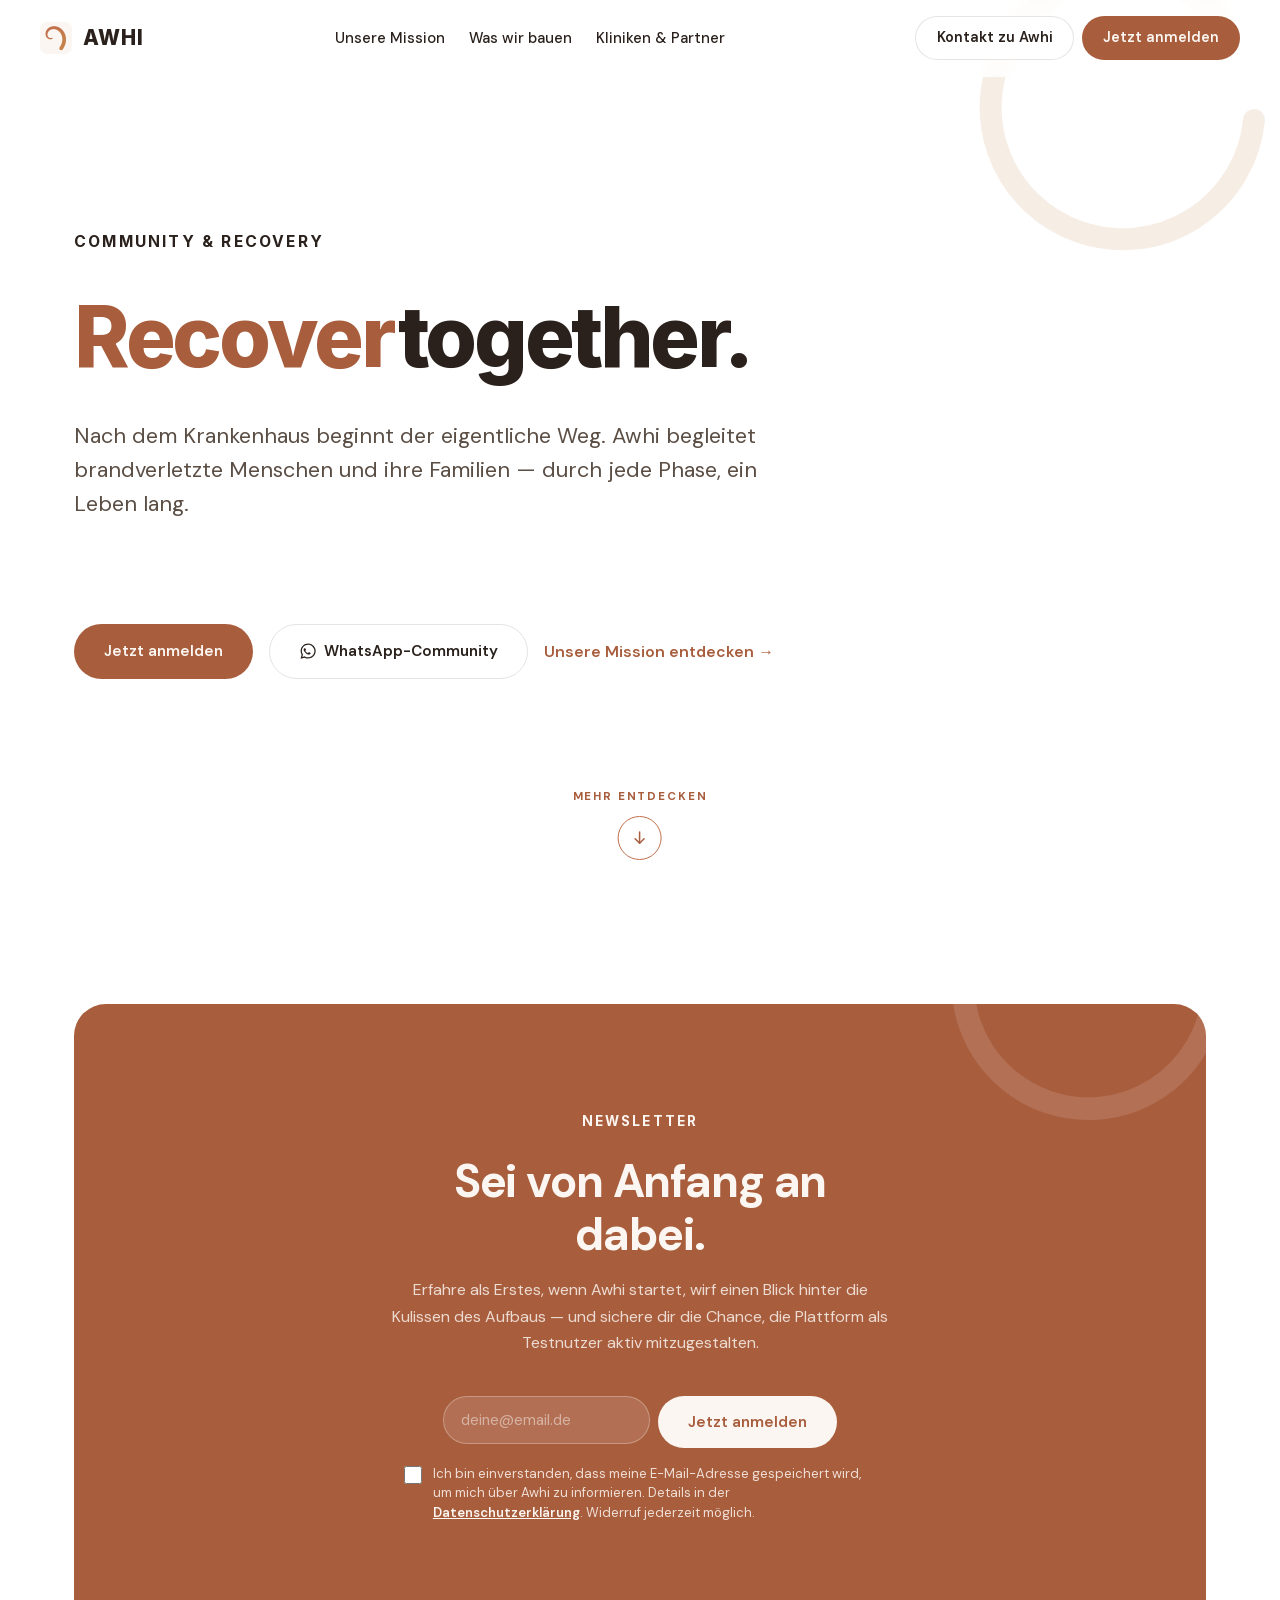
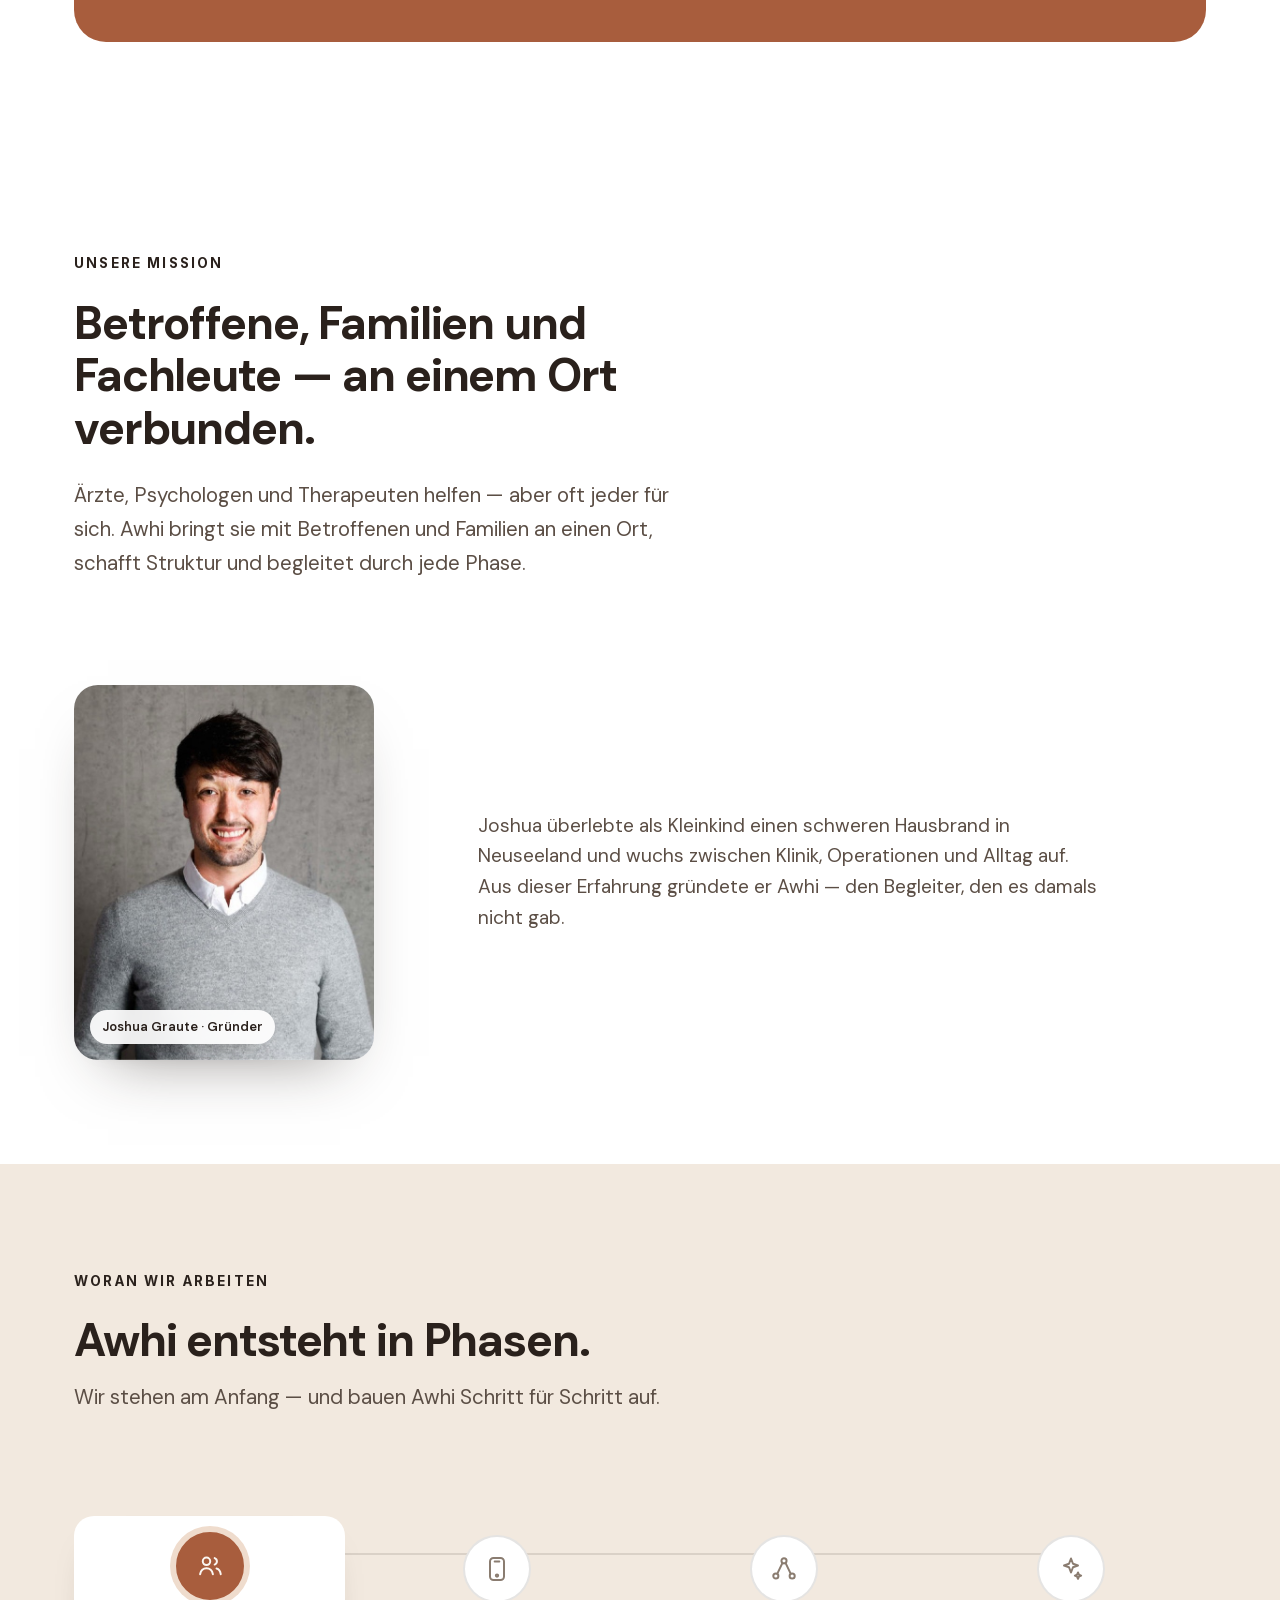
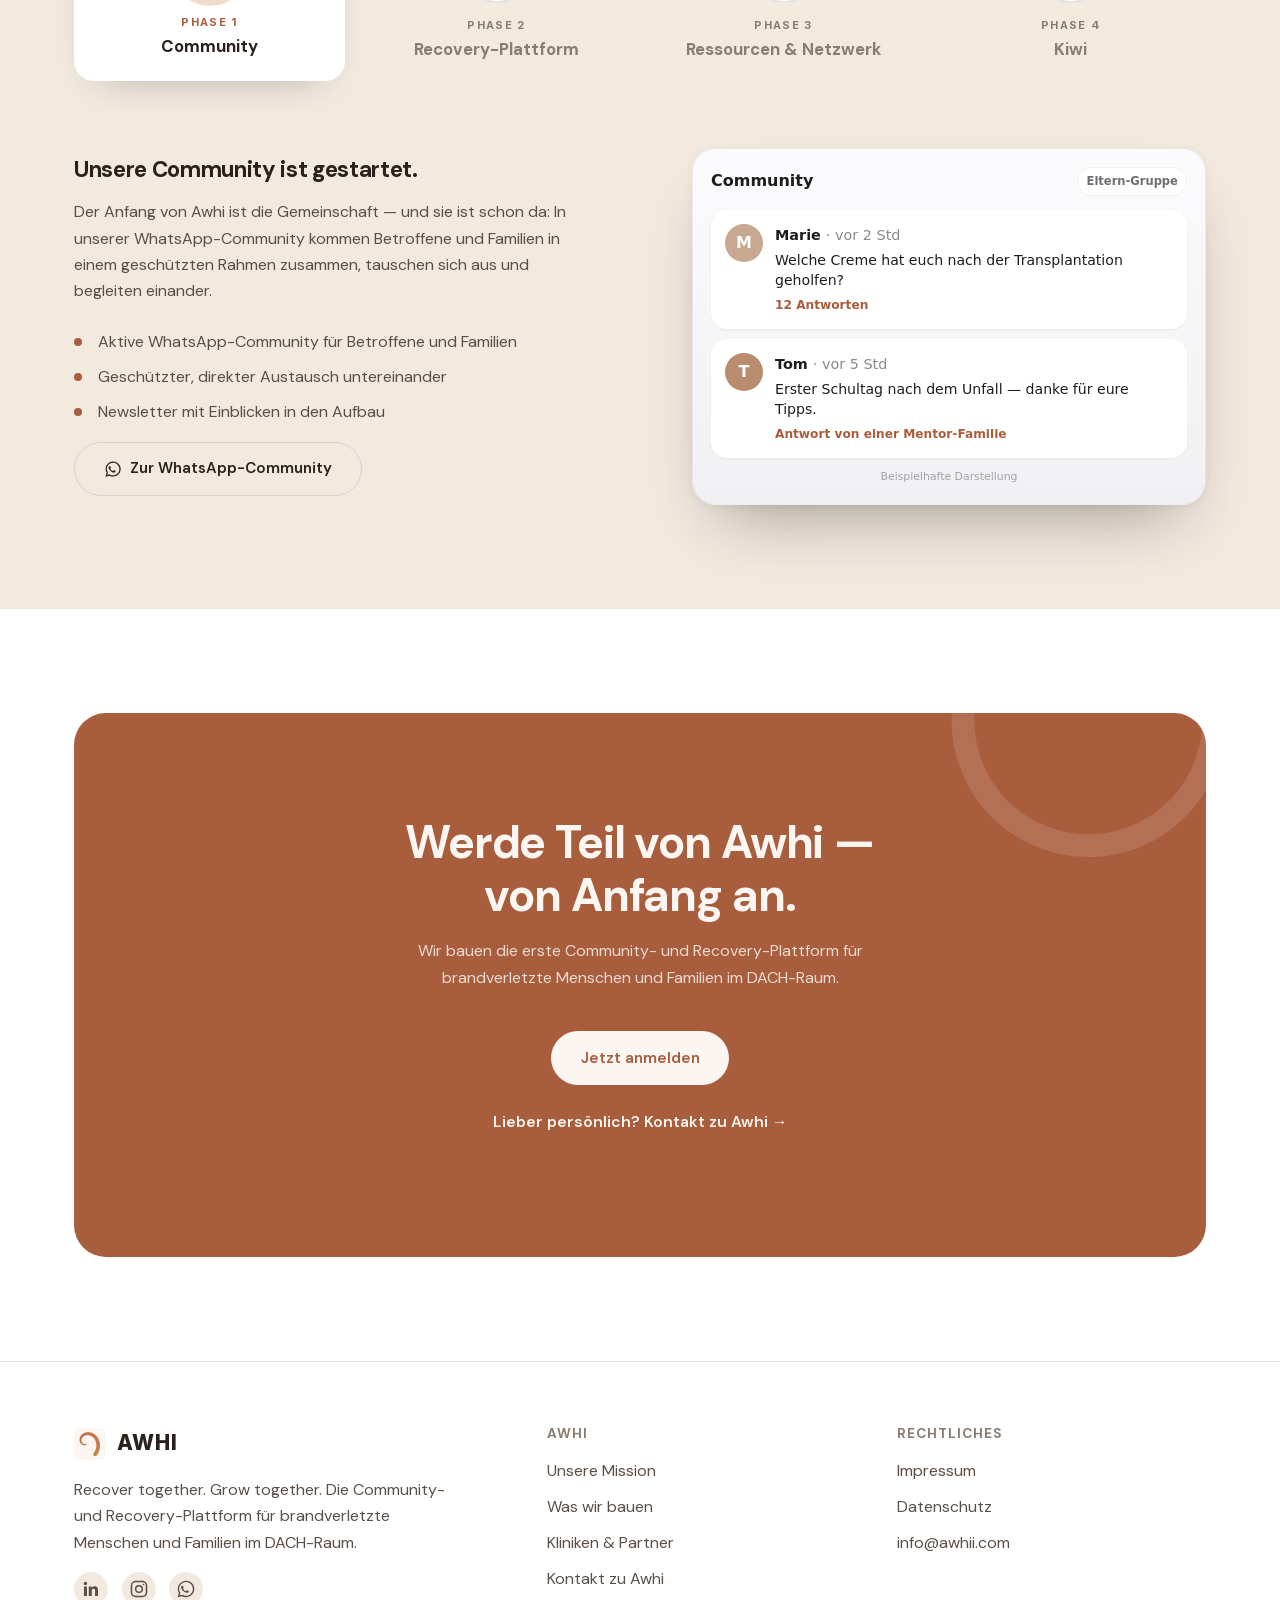
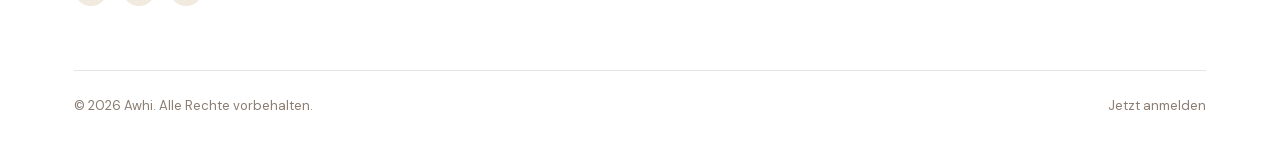
==== commit be866570: "Add WhatsApp community CTA (hero, phase 1, footer), swap founder photo, rewrite founder text, rename" ====
--- a/index.html
+++ b/index.html
@@ -74,6 +74,10 @@
         <p class="hero-lead">Nach dem Krankenhaus beginnt der eigentliche Weg. Awhi begleitet brandverletzte Menschen und ihre Familien — durch jede Phase, ein Leben lang.</p>
         <div class="hero-actions">
           <a href="#newsletter" class="btn btn-accent">Jetzt anmelden</a>
+          <a href="mailto:info@awhii.com?subject=Beitrittsanfrage%20-%20Awhi%20WhatsApp%20Community&body=Hallo%20Awhi-Team%2C%20ich%20habe%20Interesse%20an%20der%20WhatsApp-Community%20und%20bitte%20um%20den%20Einladungslink.%20Danke%21" class="btn btn-whatsapp">
+            <svg viewBox="0 0 24 24" fill="currentColor" aria-hidden="true"><path d="M12.04 2c-5.46 0-9.91 4.45-9.91 9.91 0 1.75.46 3.45 1.32 4.95L2.05 22l5.25-1.38c1.45.79 3.08 1.21 4.74 1.21h.01c5.46 0 9.91-4.45 9.91-9.91 0-2.65-1.03-5.14-2.9-7.01A9.82 9.82 0 0 0 12.04 2zm0 1.67c2.2 0 4.26.86 5.82 2.42a8.18 8.18 0 0 1 2.41 5.82c0 4.54-3.7 8.23-8.24 8.23-1.48 0-2.93-.4-4.19-1.15l-.3-.18-3.12.82.83-3.04-.2-.31a8.18 8.18 0 0 1-1.26-4.38c0-4.54 3.7-8.23 8.25-8.23zm-4.53 4.4c-.15 0-.4.06-.61.28-.21.22-.8.78-.8 1.9s.82 2.2.93 2.36c.11.15 1.6 2.44 3.87 3.42.54.23.96.37 1.29.48.54.17 1.03.15 1.42.09.43-.06 1.34-.55 1.53-1.08.19-.53.19-.98.13-1.08-.06-.09-.21-.15-.44-.26-.23-.11-1.34-.66-1.55-.74-.21-.08-.36-.11-.51.11-.15.22-.58.74-.71.89-.13.15-.26.17-.49.06-.23-.11-.96-.35-1.83-1.13-.68-.6-1.13-1.35-1.27-1.57-.13-.22-.01-.34.1-.45.1-.1.23-.26.34-.39.11-.13.15-.22.23-.37.08-.15.04-.28-.02-.39-.06-.11-.51-1.24-.71-1.7-.18-.44-.37-.38-.51-.39-.13 0-.28-.01-.43-.01z"/></svg>
+            WhatsApp-Community
+          </a>
           <a href="#why" class="text-link">Unsere Mission entdecken →</a>
         </div>
       </div>
@@ -94,7 +98,7 @@
           <svg viewBox="0 0 200 200" fill="none"><path d="M150 44 A 66 66 0 1 0 168 96" stroke="currentColor" stroke-width="12" stroke-linecap="round"/></svg>
         </div>
         <div class="cta-band-inner">
-          <p class="eyebrow eyebrow-on-dark">Awhi entsteht gerade</p>
+          <p class="eyebrow eyebrow-on-dark">Newsletter</p>
           <h2>Sei von Anfang an dabei.</h2>
           <p>Erfahre als Erstes, wenn Awhi startet, wirf einen Blick hinter die Kulissen des Aufbaus — und sichere dir die Chance, die Plattform als Testnutzer aktiv mitzugestalten.</p>
           <form class="signup-form cr_form cr_font" action="https://seu2.cleverreach.com/f/453112-429462/wcs/" method="post" target="_blank" data-signup-form novalidate>
@@ -132,11 +136,11 @@
           <div class="arc-frame" aria-hidden="true">
             <svg viewBox="0 0 100 100" fill="none"><path d="M22 8 A 44 44 0 1 1 9 42" stroke="currentColor" stroke-width="7" stroke-linecap="round"/></svg>
           </div>
-          <img src="assets/img/founder.jpg" alt="Joshua Graute, Gründer von Awhi" width="640" height="800">
+          <img src="assets/img/founder.jpg" alt="Joshua Graute, Gründer von Awhi" width="800" height="800">
           <span class="founder-tag">Joshua Graute · Gründer</span>
         </div>
         <div class="founder-note">
-          <p>Awhi wurde von Joshua Graute gegründet. Als Kleinkind überlebte er einen schweren Hausbrand in Neuseeland und wuchs zwischen Klinik, Operationen und Alltag auf. Aus dieser Erfahrung entsteht heute Awhi — der Begleiter, den es damals nicht gab.</p>
+          <p>Joshua überlebte als Kleinkind einen schweren Hausbrand in Neuseeland und wuchs zwischen Klinik, Operationen und Alltag auf. Aus dieser Erfahrung gründete er Awhi — den Begleiter, den es damals nicht gab.</p>
         </div>
       </div>
     </div>
@@ -195,13 +199,17 @@
           <!-- Phase 1 -->
           <div class="phase-panel is-active" data-panel="0">
             <div class="phase-panel-text">
-              <h3>Wir bauen die Community auf.</h3>
-              <p>Der Anfang von Awhi ist die Gemeinschaft. Wir bringen Betroffene und Familien zusammen und ermöglichen schon bald den ersten geschützten Austausch untereinander.</p>
+              <h3>Unsere Community ist gestartet.</h3>
+              <p>Der Anfang von Awhi ist die Gemeinschaft — und sie ist schon da: In unserer WhatsApp-Community kommen Betroffene und Familien in einem geschützten Rahmen zusammen, tauschen sich aus und begleiten einander.</p>
               <ul class="phase-feature-list">
-                <li>Aufbau der Awhi-Community</li>
-                <li>Erster Austausch zwischen Familien in Vorbereitung</li>
+                <li>Aktive WhatsApp-Community für Betroffene und Familien</li>
+                <li>Geschützter, direkter Austausch untereinander</li>
                 <li>Newsletter mit Einblicken in den Aufbau</li>
               </ul>
+              <a href="mailto:info@awhii.com?subject=Beitrittsanfrage%20-%20Awhi%20WhatsApp%20Community&body=Hallo%20Awhi-Team%2C%20ich%20habe%20Interesse%20an%20der%20WhatsApp-Community%20und%20bitte%20um%20den%20Einladungslink.%20Danke%21" class="btn btn-whatsapp" style="margin-top: var(--space-sm);">
+                <svg viewBox="0 0 24 24" fill="currentColor" aria-hidden="true"><path d="M12.04 2c-5.46 0-9.91 4.45-9.91 9.91 0 1.75.46 3.45 1.32 4.95L2.05 22l5.25-1.38c1.45.79 3.08 1.21 4.74 1.21h.01c5.46 0 9.91-4.45 9.91-9.91 0-2.65-1.03-5.14-2.9-7.01A9.82 9.82 0 0 0 12.04 2zm0 1.67c2.2 0 4.26.86 5.82 2.42a8.18 8.18 0 0 1 2.41 5.82c0 4.54-3.7 8.23-8.24 8.23-1.48 0-2.93-.4-4.19-1.15l-.3-.18-3.12.82.83-3.04-.2-.31a8.18 8.18 0 0 1-1.26-4.38c0-4.54 3.7-8.23 8.25-8.23zm-4.53 4.4c-.15 0-.4.06-.61.28-.21.22-.8.78-.8 1.9s.82 2.2.93 2.36c.11.15 1.6 2.44 3.87 3.42.54.23.96.37 1.29.48.54.17 1.03.15 1.42.09.43-.06 1.34-.55 1.53-1.08.19-.53.19-.98.13-1.08-.06-.09-.21-.15-.44-.26-.23-.11-1.34-.66-1.55-.74-.21-.08-.36-.11-.51.11-.15.22-.58.74-.71.89-.13.15-.26.17-.49.06-.23-.11-.96-.35-1.83-1.13-.68-.6-1.13-1.35-1.27-1.57-.13-.22-.01-.34.1-.45.1-.1.23-.26.34-.39.11-.13.15-.22.23-.37.08-.15.04-.28-.02-.39-.06-.11-.51-1.24-.71-1.7-.18-.44-.37-.38-.51-.39-.13 0-.28-.01-.43-.01z"/></svg>
+                Zur WhatsApp-Community
+              </a>
             </div>
             <div class="mini" aria-label="Beispielhafte Vorschau der Awhi-Community">
               <div class="mini-head">
@@ -407,6 +415,9 @@
           <a href="https://www.instagram.com/awhi.community/" target="_blank" rel="noopener" aria-label="Awhi auf Instagram">
             <svg width="20" height="20" viewBox="0 0 24 24" fill="none" stroke="currentColor" stroke-width="1.8" aria-hidden="true"><rect x="3" y="3" width="18" height="18" rx="5"/><circle cx="12" cy="12" r="4"/><circle cx="17.5" cy="6.5" r="0.9" fill="currentColor" stroke="none"/></svg>
           </a>
+          <a href="mailto:info@awhii.com?subject=Beitrittsanfrage%20-%20Awhi%20WhatsApp%20Community&body=Hallo%20Awhi-Team%2C%20ich%20habe%20Interesse%20an%20der%20WhatsApp-Community%20und%20bitte%20um%20den%20Einladungslink.%20Danke%21" aria-label="Awhi WhatsApp-Community beitreten">
+            <svg width="20" height="20" viewBox="0 0 24 24" fill="currentColor" aria-hidden="true"><path d="M12.04 2c-5.46 0-9.91 4.45-9.91 9.91 0 1.75.46 3.45 1.32 4.95L2.05 22l5.25-1.38c1.45.79 3.08 1.21 4.74 1.21h.01c5.46 0 9.91-4.45 9.91-9.91 0-2.65-1.03-5.14-2.9-7.01A9.82 9.82 0 0 0 12.04 2zm0 1.67c2.2 0 4.26.86 5.82 2.42a8.18 8.18 0 0 1 2.41 5.82c0 4.54-3.7 8.23-8.24 8.23-1.48 0-2.93-.4-4.19-1.15l-.3-.18-3.12.82.83-3.04-.2-.31a8.18 8.18 0 0 1-1.26-4.38c0-4.54 3.7-8.23 8.25-8.23zm-4.53 4.4c-.15 0-.4.06-.61.28-.21.22-.8.78-.8 1.9s.82 2.2.93 2.36c.11.15 1.6 2.44 3.87 3.42.54.23.96.37 1.29.48.54.17 1.03.15 1.42.09.43-.06 1.34-.55 1.53-1.08.19-.53.19-.98.13-1.08-.06-.09-.21-.15-.44-.26-.23-.11-1.34-.66-1.55-.74-.21-.08-.36-.11-.51.11-.15.22-.58.74-.71.89-.13.15-.26.17-.49.06-.23-.11-.96-.35-1.83-1.13-.68-.6-1.13-1.35-1.27-1.57-.13-.22-.01-.34.1-.45.1-.1.23-.26.34-.39.11-.13.15-.22.23-.37.08-.15.04-.28-.02-.39-.06-.11-.51-1.24-.71-1.7-.18-.44-.37-.38-.51-.39-.13 0-.28-.01-.43-.01z"/></svg>
+          </a>
         </div>
       </div>
       <div>
--- a/assets/css/style.css
+++ b/assets/css/style.css
@@ -1650,6 +1650,19 @@
 .footer-social a:focus-visible { color: var(--white); background: var(--terracotta-deep); }
 .footer-bottom .footer-social { margin-top: 0; }
 
+/* v12 — WhatsApp-Community-Button (on-brand, Outline; Glyph macht ihn erkennbar) */
+.btn-whatsapp {
+  background: transparent;
+  color: var(--ink);
+  border-color: var(--line);
+}
+.btn-whatsapp:hover {
+  border-color: var(--accent-deep);
+  color: var(--accent-deep);
+  background: var(--accent-tint);
+}
+.btn-whatsapp svg { width: 1.2em; height: 1.2em; flex: none; }
+
 /* ============================================================
    Phase 2 — Plattform-Sneak-Peek (drei Screens als Mockups)
    ============================================================ */
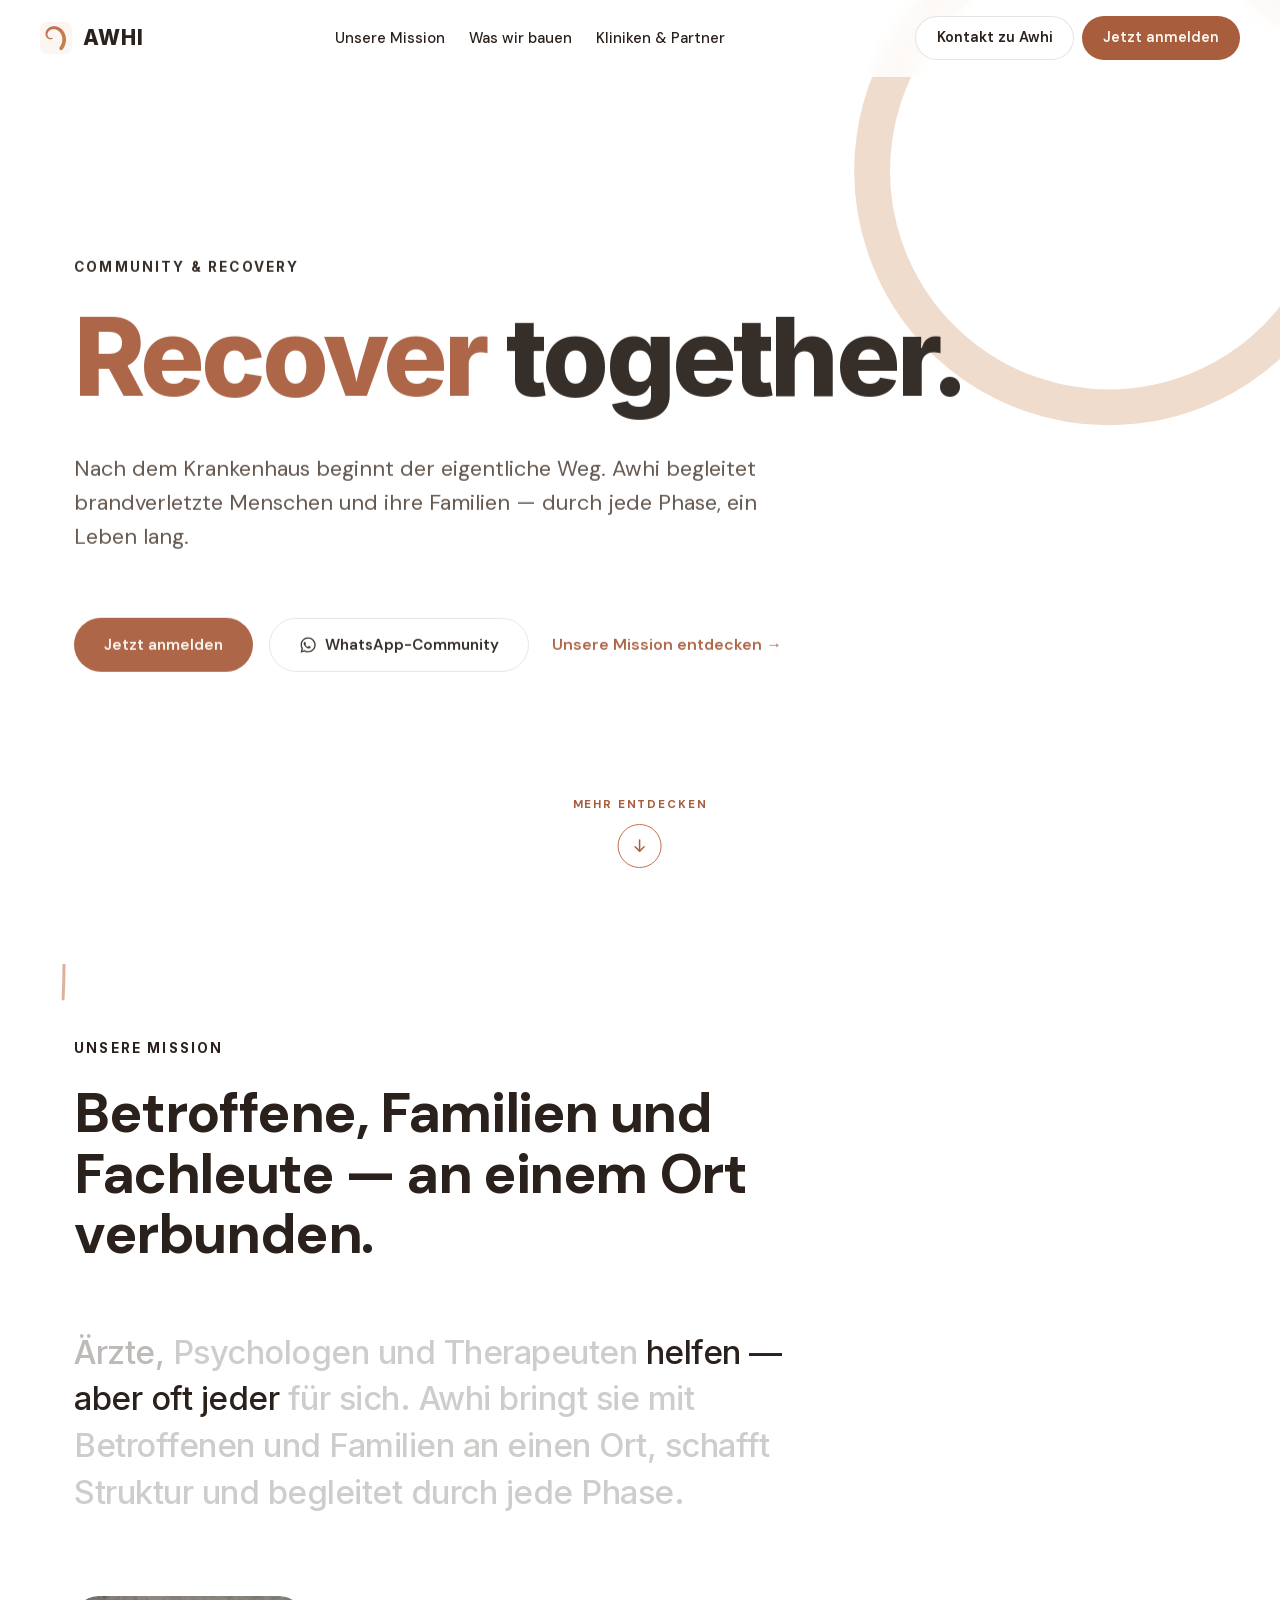
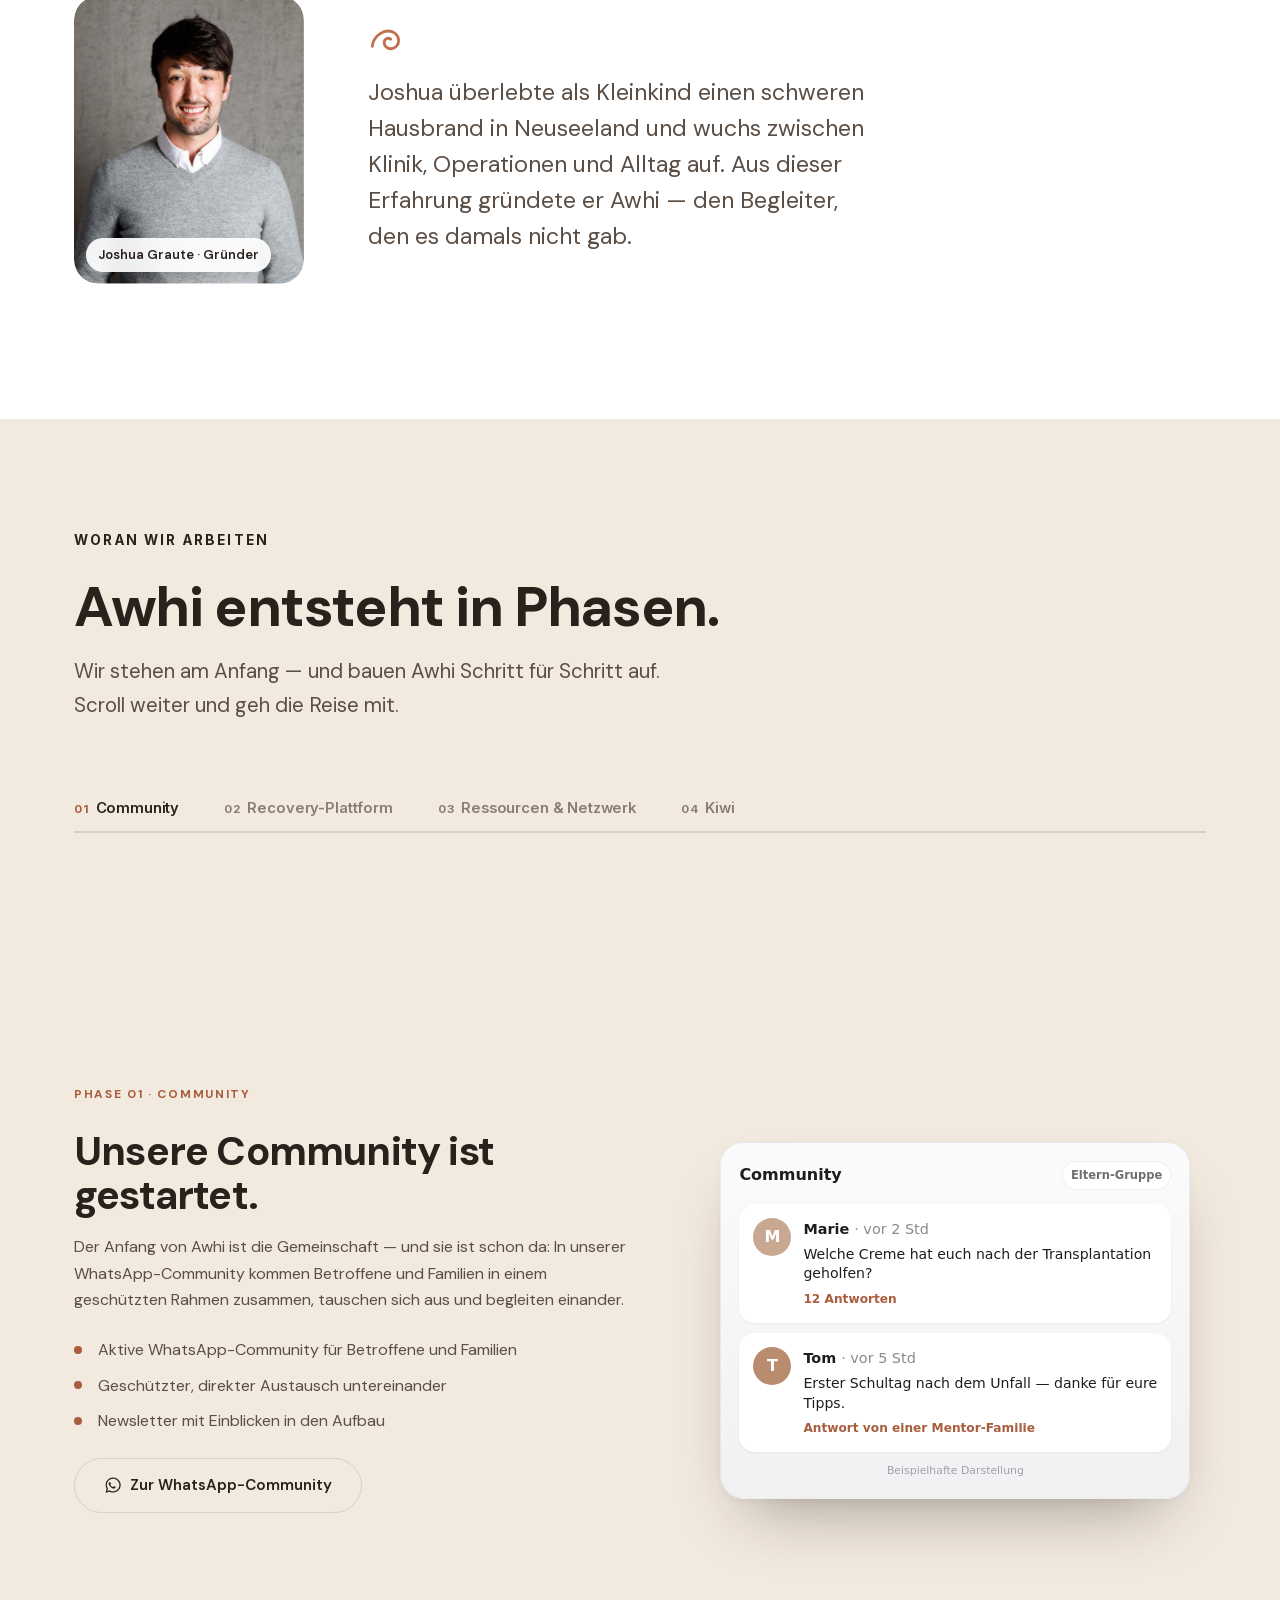
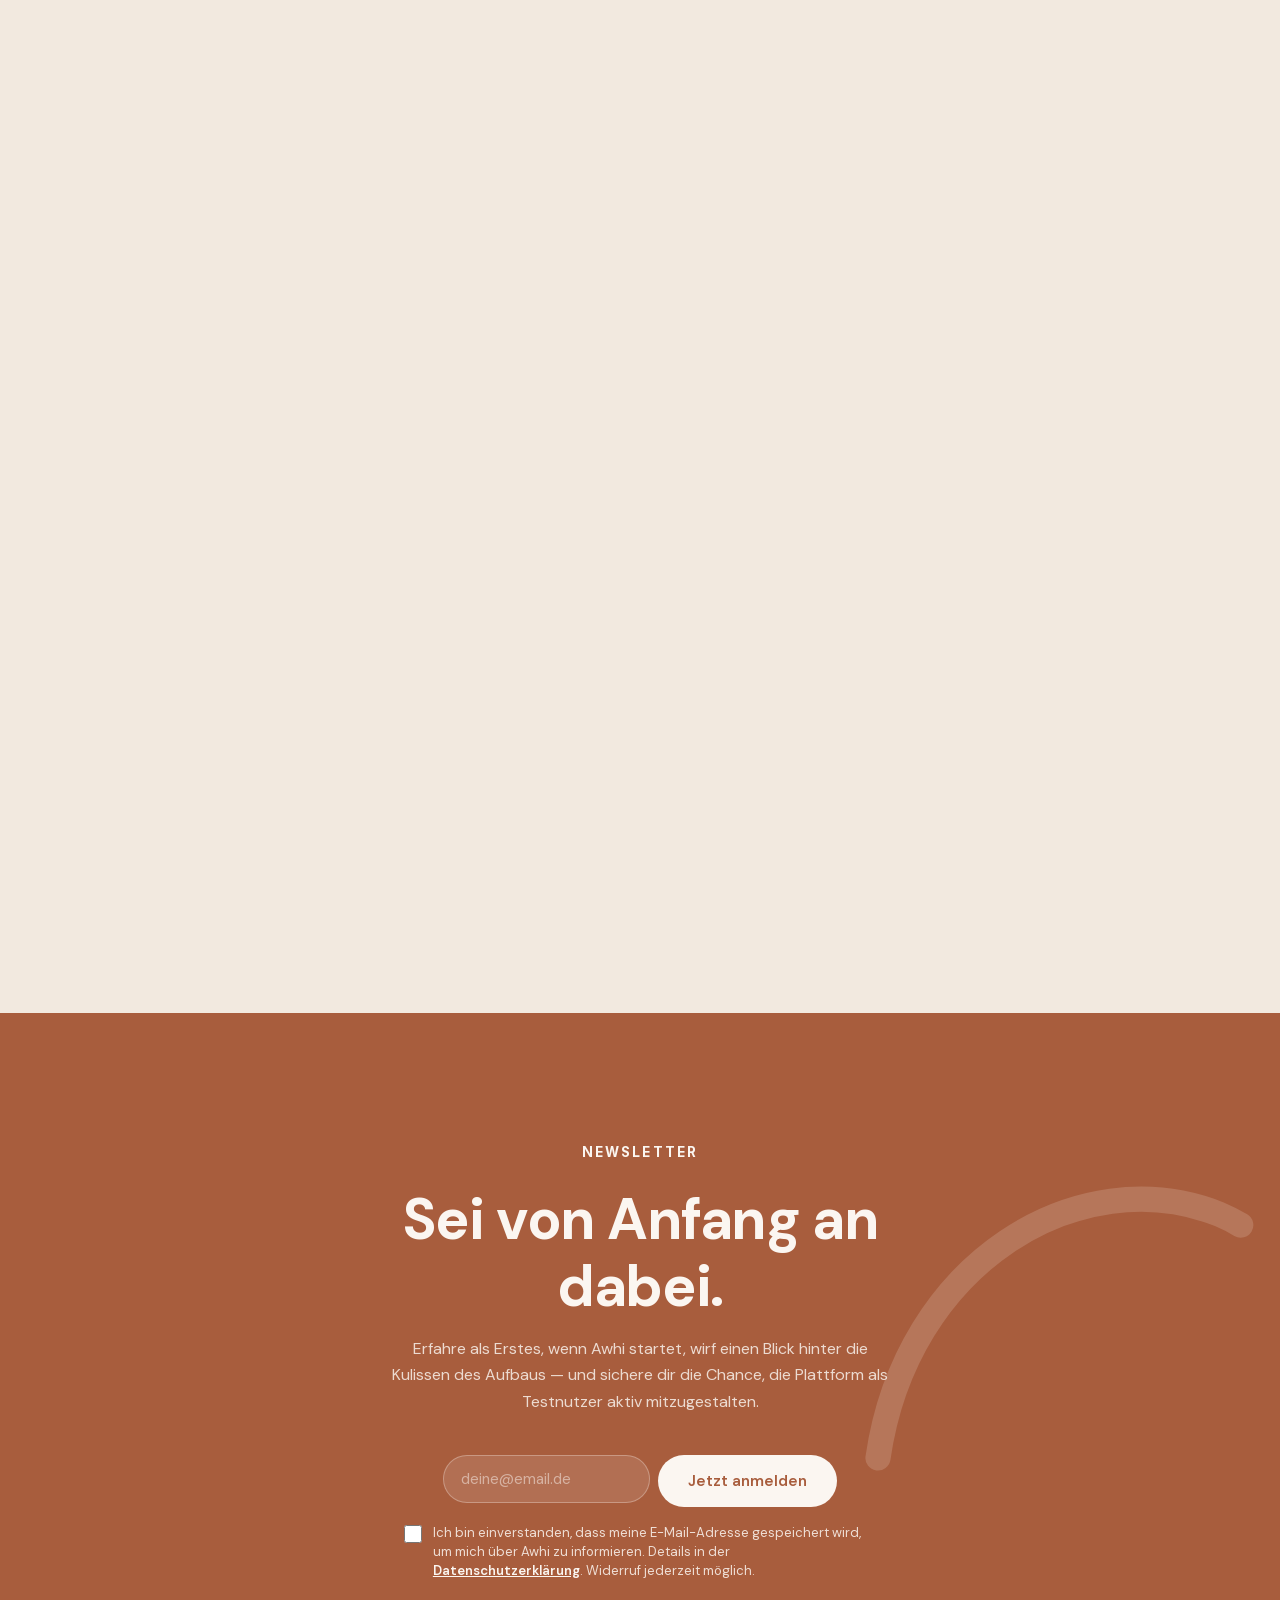
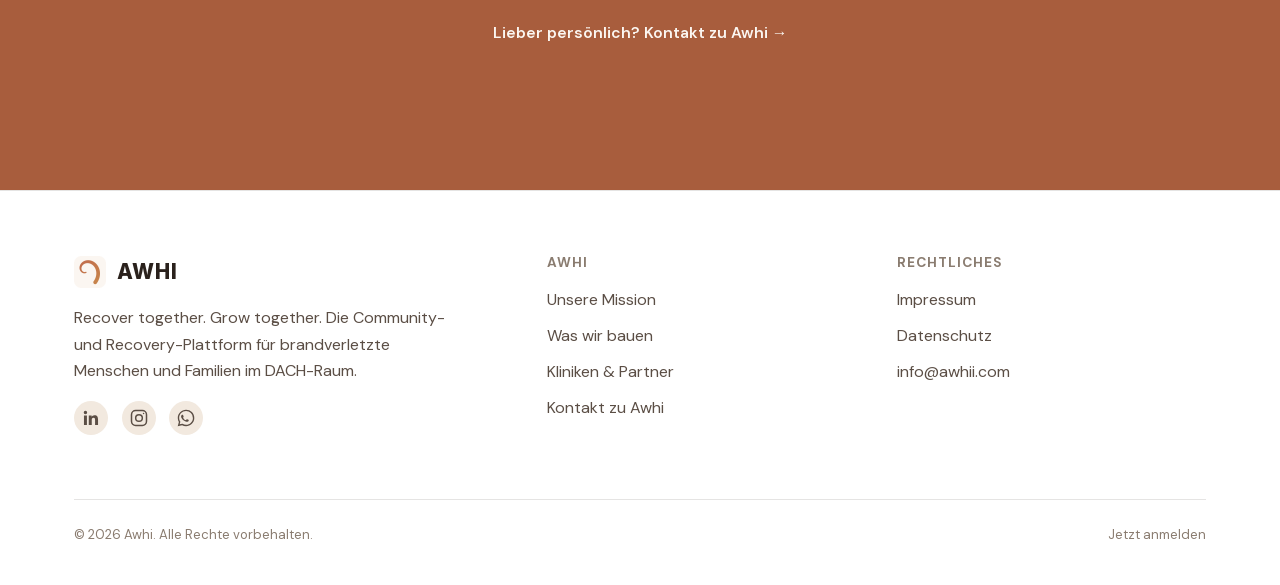
==== commit 86ad0613: "Redesign: Die Linie der Genesung — GSAP-Scroll-Choreografie, Lenis smooth scroll, gepinnte Phasen-Re" ====
--- a/index.html
+++ b/index.html
@@ -33,9 +33,18 @@
 </script>
 <link rel="stylesheet" href="assets/css/fonts.css">
 <link rel="stylesheet" href="assets/css/style.css">
+<link rel="stylesheet" href="assets/css/experience.css">
 </head>
-<body>
+<body class="page-home">
 <a class="skip-link" href="#main">Zum Inhalt springen</a>
+
+<!-- Preloader: der Koru zeichnet sich, die Seite atmet auf.
+     CSS-Sicherheitsnetz blendet ihn auch ohne JS nach 2,4s aus. -->
+<div class="xp-loader" aria-hidden="true">
+  <svg viewBox="0 0 120 120" fill="none">
+    <path class="xp-loader-path" d="M 12 72 C 18 30 56 8 86 20 C 110 30 116 60 98 75 C 82 88 58 81 55 62 C 53 47 68 38 78 46 C 86 53 83 64 73 65"/>
+  </svg>
+</div>
 
 <header class="site-header">
   <div class="container nav-row">
@@ -62,27 +71,29 @@
 
 <main id="main">
 
-  <!-- HERO (füllt den Viewport) -->
-  <section class="hero-home">
-    <div class="arc-deco hero-arc is-floating" aria-hidden="true">
-      <svg viewBox="0 0 200 200" fill="none"><path d="M150 44 A 66 66 0 1 0 168 96" stroke="currentColor" stroke-width="11" stroke-linecap="round"/></svg>
-    </div>
-    <div class="container hero-container">
-      <div class="hero-inner">
-        <p class="eyebrow">Community &amp; Recovery</p>
-        <h1><span class="hero-rotate" aria-label="Recover und Grow"><span class="hero-word">Recover</span></span> together.</h1>
-        <p class="hero-lead">Nach dem Krankenhaus beginnt der eigentliche Weg. Awhi begleitet brandverletzte Menschen und ihre Familien — durch jede Phase, ein Leben lang.</p>
-        <div class="hero-actions">
-          <a href="#newsletter" class="btn btn-accent">Jetzt anmelden</a>
-          <a href="mailto:info@awhii.com?subject=Beitrittsanfrage%20-%20Awhi%20WhatsApp%20Community&body=Hallo%20Awhi-Team%2C%20ich%20habe%20Interesse%20an%20der%20WhatsApp-Community%20und%20bitte%20um%20den%20Einladungslink.%20Danke%21" class="btn btn-whatsapp">
+  <!-- ============ HERO ============ -->
+  <section class="xp-hero">
+    <div class="xp-hero-arc" aria-hidden="true">
+      <svg viewBox="0 0 200 200" fill="none"><path class="xp-arc-path" d="M150 44 A 66 66 0 1 0 168 96" stroke="currentColor" stroke-width="10" stroke-linecap="round"/></svg>
+    </div>
+    <div class="container xp-hero-container">
+      <div class="xp-hero-inner">
+        <p class="eyebrow xp-hero-eyebrow">Community &amp; Recovery</p>
+        <h1 class="xp-title">
+          <span class="xp-mask"><span class="xp-maskline"><span class="hero-rotate" aria-label="Recover und Grow"><span class="hero-word">Recover</span></span> together.</span></span>
+        </h1>
+        <p class="hero-lead xp-hero-lead" data-split>Nach dem Krankenhaus beginnt der eigentliche Weg. Awhi begleitet brandverletzte Menschen und ihre Familien — durch jede Phase, ein Leben lang.</p>
+        <div class="hero-actions xp-hero-actions">
+          <a href="#newsletter" class="btn btn-accent" data-magnetic>Jetzt anmelden</a>
+          <a href="mailto:info@awhii.com?subject=Beitrittsanfrage%20-%20Awhi%20WhatsApp%20Community&body=Hallo%20Awhi-Team%2C%20ich%20habe%20Interesse%20an%20der%20WhatsApp-Community%20und%20bitte%20um%20den%20Einladungslink.%20Danke%21" class="btn btn-whatsapp" data-magnetic>
             <svg viewBox="0 0 24 24" fill="currentColor" aria-hidden="true"><path d="M12.04 2c-5.46 0-9.91 4.45-9.91 9.91 0 1.75.46 3.45 1.32 4.95L2.05 22l5.25-1.38c1.45.79 3.08 1.21 4.74 1.21h.01c5.46 0 9.91-4.45 9.91-9.91 0-2.65-1.03-5.14-2.9-7.01A9.82 9.82 0 0 0 12.04 2zm0 1.67c2.2 0 4.26.86 5.82 2.42a8.18 8.18 0 0 1 2.41 5.82c0 4.54-3.7 8.23-8.24 8.23-1.48 0-2.93-.4-4.19-1.15l-.3-.18-3.12.82.83-3.04-.2-.31a8.18 8.18 0 0 1-1.26-4.38c0-4.54 3.7-8.23 8.25-8.23zm-4.53 4.4c-.15 0-.4.06-.61.28-.21.22-.8.78-.8 1.9s.82 2.2.93 2.36c.11.15 1.6 2.44 3.87 3.42.54.23.96.37 1.29.48.54.17 1.03.15 1.42.09.43-.06 1.34-.55 1.53-1.08.19-.53.19-.98.13-1.08-.06-.09-.21-.15-.44-.26-.23-.11-1.34-.66-1.55-.74-.21-.08-.36-.11-.51.11-.15.22-.58.74-.71.89-.13.15-.26.17-.49.06-.23-.11-.96-.35-1.83-1.13-.68-.6-1.13-1.35-1.27-1.57-.13-.22-.01-.34.1-.45.1-.1.23-.26.34-.39.11-.13.15-.22.23-.37.08-.15.04-.28-.02-.39-.06-.11-.51-1.24-.71-1.7-.18-.44-.37-.38-.51-.39-.13 0-.28-.01-.43-.01z"/></svg>
             WhatsApp-Community
           </a>
-          <a href="#why" class="text-link">Unsere Mission entdecken →</a>
+          <a href="#why" class="text-link xp-hero-textlink">Unsere Mission entdecken →</a>
         </div>
       </div>
     </div>
-    <a href="#newsletter" class="hero-scroll" aria-label="Weiter nach unten scrollen">
+    <a href="#why" class="hero-scroll xp-hero-scroll" aria-label="Weiter nach unten scrollen">
       <span class="hero-scroll-label">Mehr entdecken</span>
       <span class="hero-scroll-arrow" aria-hidden="true">
         <svg viewBox="0 0 24 24" fill="none" stroke="currentColor" stroke-width="2" stroke-linecap="round" stroke-linejoin="round"><line x1="12" y1="4" x2="12" y2="19"></line><polyline points="6 13 12 19 18 13"></polyline></svg>
@@ -90,17 +101,263 @@
     </a>
   </section>
 
-  <!-- FRÜHER NEWSLETTER-AUFRUF (zentriert) -->
-  <section id="newsletter">
+  <!-- ============ MISSION ============ -->
+  <section id="why" class="xp-mission">
+    <svg class="xp-line xp-line-mission" viewBox="0 0 80 640" fill="none" aria-hidden="true" preserveAspectRatio="xMidYMin meet">
+      <path class="xp-line-path" d="M 40 0 C 40 110 16 170 26 290 C 36 410 62 470 40 640" vector-effect="non-scaling-stroke"/>
+    </svg>
     <div class="container">
-      <div class="cta-band center reveal">
-        <div class="arc-deco is-floating-slow" aria-hidden="true">
-          <svg viewBox="0 0 200 200" fill="none"><path d="M150 44 A 66 66 0 1 0 168 96" stroke="currentColor" stroke-width="12" stroke-linecap="round"/></svg>
+      <div class="xp-mission-head">
+        <p class="eyebrow" data-xp-reveal>Unsere Mission</p>
+        <h2 class="xp-mission-h" data-xp-reveal>Betroffene, Familien und Fachleute — an einem Ort verbunden.</h2>
+        <p class="xp-mission-lead" data-emphasis>Ärzte, Psychologen und Therapeuten helfen — aber oft jeder für sich. Awhi bringt sie mit Betroffenen und Familien an einen Ort, schafft Struktur und begleitet durch jede Phase.</p>
+      </div>
+
+      <div class="xp-founder">
+        <figure class="xp-founder-photo" data-clip>
+          <img src="assets/img/founder.jpg" alt="Joshua Graute, Gründer von Awhi" width="800" height="800">
+          <figcaption class="founder-tag">Joshua Graute · Gründer</figcaption>
+        </figure>
+        <div class="xp-founder-note" data-xp-reveal>
+          <svg class="xp-founder-koru" viewBox="0 0 48 48" fill="none" aria-hidden="true"><path d="M 6 30 C 8 14 24 5 35 10 C 44 14 46 25 39 31 C 33 36 24 33 23 26 C 22 20 28 17 32 20" stroke="currentColor" stroke-width="4" stroke-linecap="round"/></svg>
+          <p>Joshua überlebte als Kleinkind einen schweren Hausbrand in Neuseeland und wuchs zwischen Klinik, Operationen und Alltag auf. Aus dieser Erfahrung gründete er Awhi — den Begleiter, den es damals nicht gab.</p>
         </div>
-        <div class="cta-band-inner">
-          <p class="eyebrow eyebrow-on-dark">Newsletter</p>
-          <h2>Sei von Anfang an dabei.</h2>
-          <p>Erfahre als Erstes, wenn Awhi startet, wirf einen Blick hinter die Kulissen des Aufbaus — und sichere dir die Chance, die Plattform als Testnutzer aktiv mitzugestalten.</p>
+      </div>
+    </div>
+  </section>
+
+  <!-- ============ PHASEN-REISE ============ -->
+  <section id="what" class="xp-journey-sec">
+    <div class="container xp-journey-head">
+      <p class="eyebrow" data-xp-reveal>Woran wir arbeiten</p>
+      <h2 data-xp-reveal>Awhi entsteht in Phasen.</h2>
+      <p class="lead xp-journey-lead" data-xp-reveal>Wir stehen am Anfang — und bauen Awhi Schritt für Schritt auf. Scroll weiter und geh die Reise mit.</p>
+    </div>
+
+    <div class="xp-journey" data-journey>
+      <div class="xp-rail" aria-hidden="true">
+        <div class="container xp-rail-inner">
+          <button class="xp-rail-item is-active" type="button" data-index="0" aria-label="Zu Phase 1: Community"><span class="xp-rail-num">01</span><span class="xp-rail-title">Community</span></button>
+          <button class="xp-rail-item" type="button" data-index="1" aria-label="Zu Phase 2: Recovery-Plattform"><span class="xp-rail-num">02</span><span class="xp-rail-title">Recovery-Plattform</span></button>
+          <button class="xp-rail-item" type="button" data-index="2" aria-label="Zu Phase 3: Ressourcen und Netzwerk"><span class="xp-rail-num">03</span><span class="xp-rail-title">Ressourcen &amp; Netzwerk</span></button>
+          <button class="xp-rail-item" type="button" data-index="3" aria-label="Zu Phase 4: Kiwi"><span class="xp-rail-num">04</span><span class="xp-rail-title">Kiwi</span></button>
+          <span class="xp-rail-bar"><i></i></span>
+        </div>
+      </div>
+
+      <div class="xp-track">
+
+        <!-- Phase 1 -->
+        <article class="xp-panel">
+          <div class="container xp-panel-inner">
+            <p class="xp-kicker">Phase 01 · Community</p>
+            <div class="xp-panel-grid">
+              <div class="phase-panel-text">
+                <h3>Unsere Community ist gestartet.</h3>
+                <p>Der Anfang von Awhi ist die Gemeinschaft — und sie ist schon da: In unserer WhatsApp-Community kommen Betroffene und Familien in einem geschützten Rahmen zusammen, tauschen sich aus und begleiten einander.</p>
+                <ul class="phase-feature-list">
+                  <li>Aktive WhatsApp-Community für Betroffene und Familien</li>
+                  <li>Geschützter, direkter Austausch untereinander</li>
+                  <li>Newsletter mit Einblicken in den Aufbau</li>
+                </ul>
+                <a href="mailto:info@awhii.com?subject=Beitrittsanfrage%20-%20Awhi%20WhatsApp%20Community&body=Hallo%20Awhi-Team%2C%20ich%20habe%20Interesse%20an%20der%20WhatsApp-Community%20und%20bitte%20um%20den%20Einladungslink.%20Danke%21" class="btn btn-whatsapp xp-panel-cta" data-magnetic>
+                  <svg viewBox="0 0 24 24" fill="currentColor" aria-hidden="true"><path d="M12.04 2c-5.46 0-9.91 4.45-9.91 9.91 0 1.75.46 3.45 1.32 4.95L2.05 22l5.25-1.38c1.45.79 3.08 1.21 4.74 1.21h.01c5.46 0 9.91-4.45 9.91-9.91 0-2.65-1.03-5.14-2.9-7.01A9.82 9.82 0 0 0 12.04 2zm0 1.67c2.2 0 4.26.86 5.82 2.42a8.18 8.18 0 0 1 2.41 5.82c0 4.54-3.7 8.23-8.24 8.23-1.48 0-2.93-.4-4.19-1.15l-.3-.18-3.12.82.83-3.04-.2-.31a8.18 8.18 0 0 1-1.26-4.38c0-4.54 3.7-8.23 8.25-8.23zm-4.53 4.4c-.15 0-.4.06-.61.28-.21.22-.8.78-.8 1.9s.82 2.2.93 2.36c.11.15 1.6 2.44 3.87 3.42.54.23.96.37 1.29.48.54.17 1.03.15 1.42.09.43-.06 1.34-.55 1.53-1.08.19-.53.19-.98.13-1.08-.06-.09-.21-.15-.44-.26-.23-.11-1.34-.66-1.55-.74-.21-.08-.36-.11-.51.11-.15.22-.58.74-.71.89-.13.15-.26.17-.49.06-.23-.11-.96-.35-1.83-1.13-.68-.6-1.13-1.35-1.27-1.57-.13-.22-.01-.34.1-.45.1-.1.23-.26.34-.39.11-.13.15-.22.23-.37.08-.15.04-.28-.02-.39-.06-.11-.51-1.24-.71-1.7-.18-.44-.37-.38-.51-.39-.13 0-.28-.01-.43-.01z"/></svg>
+                  Zur WhatsApp-Community
+                </a>
+              </div>
+              <div class="mini" aria-label="Beispielhafte Vorschau der Awhi-Community">
+                <div class="mini-head">
+                  <span class="mini-title">Community</span>
+                  <span class="mini-pill">Eltern-Gruppe</span>
+                </div>
+                <div class="mini-post">
+                  <span class="mini-av" style="--c:#c9a892">M</span>
+                  <div class="mini-body">
+                    <span class="mini-name">Marie <em>· vor 2 Std</em></span>
+                    <span class="mini-text">Welche Creme hat euch nach der Transplantation geholfen?</span>
+                    <span class="mini-meta">12 Antworten</span>
+                  </div>
+                </div>
+                <div class="mini-post">
+                  <span class="mini-av" style="--c:#b98c6f">T</span>
+                  <div class="mini-body">
+                    <span class="mini-name">Tom <em>· vor 5 Std</em></span>
+                    <span class="mini-text">Erster Schultag nach dem Unfall — danke für eure Tipps.</span>
+                    <span class="mini-meta">Antwort von einer Mentor-Familie</span>
+                  </div>
+                </div>
+                <span class="mini-foot">Beispielhafte Darstellung</span>
+              </div>
+            </div>
+          </div>
+        </article>
+
+        <!-- Phase 2 -->
+        <article class="xp-panel xp-panel--peek">
+          <div class="container xp-panel-inner">
+            <p class="xp-kicker">Phase 02 · Recovery-Plattform</p>
+            <div class="xp-panel-peekgrid">
+              <div class="phase-panel-text">
+                <h3>Die Recovery-Plattform als digitaler Begleiter.</h3>
+                <p>Wir arbeiten mit Hochdruck an der Plattform. Bald wählen wir erste Testnutzer aus, die die Entwicklung aktiv mitgestalten. Ein erster Blick auf drei zentrale Bereiche:</p>
+              </div>
+
+              <div class="peek-gallery" role="group" aria-label="Beispielhafte Screens der Awhi-Plattform">
+                <figure class="peek">
+                  <div class="peek-frame">
+                    <div class="peek-chrome" aria-hidden="true">
+                      <span class="peek-dots"><i></i><i></i><i></i></span>
+                      <span class="peek-url">Heute</span>
+                    </div>
+                    <div class="peek-screen peek-heute">
+                      <span class="peek-eyebrow">Mittwoch, 8. Juli</span>
+                      <h4 class="peek-h">Guten Morgen, Anna.</h4>
+                      <p class="peek-sub">Ihr seid in der Nachsorge — für Emil zählt heute ein Schritt.</p>
+                      <div class="peek-next">
+                        <div class="peek-next-text">
+                          <span class="peek-eyebrow accent">Euer nächster Schritt</span>
+                          <strong>Kompressionskleidung anpassen</strong>
+                          <span class="peek-actions"><span class="peek-btn">Zum Weg</span><span class="peek-btn ghost">Kiwi fragen</span></span>
+                        </div>
+                        <div class="peek-ring">
+                          <svg viewBox="0 0 44 44" aria-hidden="true">
+                            <circle cx="22" cy="22" r="18" fill="none" stroke="var(--terracotta-tint)" stroke-width="4"></circle>
+                            <circle cx="22" cy="22" r="18" fill="none" stroke="var(--terracotta)" stroke-width="4" stroke-linecap="round" stroke-dasharray="113" stroke-dashoffset="61" transform="rotate(-90 22 22)"></circle>
+                          </svg>
+                          <span>6/13</span>
+                        </div>
+                      </div>
+                      <div class="peek-cardrow">
+                        <div class="peek-card"><span class="peek-clabel">Checklisten</span><span class="peek-cbody">Packliste &amp; Visite-Fragen</span></div>
+                        <div class="peek-card"><span class="peek-clabel">Community</span><span class="peek-cbody">3 neue Beiträge</span></div>
+                      </div>
+                    </div>
+                  </div>
+                  <figcaption class="peek-cap"><strong>Dein Tag im Blick</strong>Ein persönlicher Begleiter, der den nächsten Schritt kennt.</figcaption>
+                </figure>
+
+                <figure class="peek">
+                  <div class="peek-frame">
+                    <div class="peek-chrome" aria-hidden="true">
+                      <span class="peek-dots"><i></i><i></i><i></i></span>
+                      <span class="peek-url">Mein Weg</span>
+                    </div>
+                    <div class="peek-screen peek-weg">
+                      <span class="peek-eyebrow accent">Recovery-Weg</span>
+                      <h4 class="peek-h">Euer Weg — Schritt für Schritt.</h4>
+                      <div class="peek-track" aria-hidden="true">
+                        <div class="pt-seg done"><i></i><span>Akut</span></div>
+                        <div class="pt-seg done"><i></i><span>Reha</span></div>
+                        <div class="pt-seg current"><i></i><span>Nachsorge</span></div>
+                        <div class="pt-seg"><i></i><span>Alltag</span></div>
+                      </div>
+                      <div class="peek-steps">
+                        <div class="pstep done"><span class="pstep-dot">✓</span><span>Erstversorgung verstehen</span></div>
+                        <div class="pstep done"><span class="pstep-dot">✓</span><span>Reha-Plan durchgehen</span></div>
+                        <div class="pstep current"><span class="pstep-dot"></span><span>Kompressionskleidung anpassen</span></div>
+                        <div class="pstep"><span class="pstep-dot"></span><span>Narbenpflege-Routine aufbauen</span></div>
+                      </div>
+                    </div>
+                  </div>
+                  <figcaption class="peek-cap"><strong>Der Weg durch jede Phase</strong>Struktur statt Überforderung — ein Leben lang.</figcaption>
+                </figure>
+
+                <figure class="peek">
+                  <div class="peek-frame">
+                    <div class="peek-chrome" aria-hidden="true">
+                      <span class="peek-dots"><i></i><i></i><i></i></span>
+                      <span class="peek-url">Checklisten</span>
+                    </div>
+                    <div class="peek-screen peek-check">
+                      <span class="peek-eyebrow accent">Checklisten</span>
+                      <h4 class="peek-h">Fragen für die Visite</h4>
+                      <p class="peek-sub">Nach Themen sortiert — antworten &amp; abhaken.</p>
+                      <span class="peek-group">Behandlung &amp; nächste Schritte</span>
+                      <div class="pcheck done"><span class="pbox">✓</span><span>Wie tief ist die Verbrennung?</span></div>
+                      <div class="pcheck done"><span class="pbox">✓</span><span>Welche Behandlung ist als Nächstes geplant?</span></div>
+                      <div class="pcheck"><span class="pbox"></span><span>Steht eine OP an — und wann?</span></div>
+                      <span class="peek-group">Schmerzen &amp; Heilung</span>
+                      <div class="pcheck"><span class="pbox"></span><span>Wie werden Schmerzen behandelt?</span></div>
+                    </div>
+                  </div>
+                  <figcaption class="peek-cap"><strong>An alles gedacht</strong>Packliste, Visite-Fragen und mehr — abhakbar.</figcaption>
+                </figure>
+              </div>
+              <span class="dash-foot peek-foot">Beispielhafte Darstellung — Funktionen symbolisch</span>
+            </div>
+          </div>
+        </article>
+
+        <!-- Phase 3 -->
+        <article class="xp-panel">
+          <div class="container xp-panel-inner">
+            <p class="xp-kicker">Phase 03 · Ressourcen &amp; Netzwerk</p>
+            <div class="xp-panel-grid">
+              <div class="phase-panel-text">
+                <h3>Verlässliche Ressourcen &amp; ein starkes Netzwerk.</h3>
+                <p>Rund um die Plattform entstehen die Werkzeuge, die im Alltag wirklich helfen — kuratiert und verständlich.</p>
+                <div class="feature-cluster">
+                  <div class="feature-chip"><span class="fc-icon" aria-hidden="true">✚</span>Ärztefinder</div>
+                  <div class="feature-chip"><span class="fc-icon" aria-hidden="true">◆</span>Wissensbibliothek</div>
+                  <div class="feature-chip"><span class="fc-icon" aria-hidden="true">◇</span>Austausch mit Betroffenen</div>
+                  <div class="feature-chip"><span class="fc-icon" aria-hidden="true">◈</span>Mentorenprogramme</div>
+                </div>
+              </div>
+              <div class="mini" aria-label="Beispielhafte Vorschau der Wissens- und Ärztesuche">
+                <div class="mini-search">
+                  <svg viewBox="0 0 24 24" fill="none" stroke="currentColor" stroke-width="1.8" stroke-linecap="round"><circle cx="11" cy="11" r="7"></circle><path d="m21 21-4.3-4.3"></path></svg>
+                  <span>Narbenpflege im ersten Jahr</span>
+                </div>
+                <div class="mini-row"><span class="mini-tag">Guide</span> Narbenpflege &amp; Sonnenschutz</div>
+                <div class="mini-row"><span class="mini-tag">Arzt</span> 2 Spezialisten in deiner Nähe</div>
+                <div class="mini-row"><span class="mini-tag">Mentor</span> Passende Familie gefunden</div>
+                <span class="mini-foot">Beispielhafte Darstellung</span>
+              </div>
+            </div>
+          </div>
+        </article>
+
+        <!-- Phase 4 -->
+        <article class="xp-panel">
+          <div class="container xp-panel-inner">
+            <p class="xp-kicker">Phase 04 · Kiwi</p>
+            <div class="xp-panel-grid">
+              <div class="phase-panel-text">
+                <h3>Kiwi — dein digitaler Begleiter.</h3>
+                <p>Kiwi ist unsere eigene KI: Sie beantwortet deine Fragen in verständlicher Sprache und verbindet Wissen, Community und die passenden nächsten Schritte — jederzeit, in deinem Tempo.</p>
+              </div>
+              <div class="kiwi-chat" aria-label="Beispielhafter Chat mit Kiwi">
+                <div class="kiwi-chat-head">
+                  <span class="kiwi-chat-badge">Kiwi</span>
+                  <span class="kiwi-chat-title">Kiwi<small>Dein digitaler Begleiter</small></span>
+                </div>
+                <div class="kc-row user">
+                  <span class="kc-bubble user">Worauf muss ich beim Pflegen frischer Narben achten?</span>
+                </div>
+                <div class="kc-row bot">
+                  <span class="kc-bubble bot">Halte die Narbe sauber und gut eingecremt, schütze sie konsequent vor Sonne (LSF 50+) und massiere sie sanft, sobald die Wunde verschlossen ist. Bei Rötung, Wärme oder Nässen bitte ärztlich abklären lassen.</span>
+                </div>
+                <span class="kc-foot">Beispielhafte Antwort — ersetzt keine ärztliche Beratung.</span>
+              </div>
+            </div>
+          </div>
+        </article>
+
+      </div>
+    </div>
+  </section>
+
+  <!-- ============ NEWSLETTER-FINALE ============ -->
+  <section id="newsletter" class="xp-finale">
+    <svg class="xp-finale-koru" viewBox="0 0 200 200" fill="none" aria-hidden="true">
+      <path class="xp-finale-koru-path" d="M 20 120 C 30 50 92 13 142 33 C 182 50 190 100 160 125 C 133 147 93 135 88 103 C 84 78 109 63 126 76 C 139 87 134 106 117 107" stroke="currentColor" stroke-width="9" stroke-linecap="round"/>
+    </svg>
+    <div class="container">
+      <div class="cta-band center xp-finale-band">
+        <div class="cta-band-inner xp-finale-inner">
+          <p class="eyebrow eyebrow-on-dark" data-xp-reveal>Newsletter</p>
+          <h2 class="xp-finale-h" data-xp-reveal>Sei von Anfang an dabei.</h2>
+          <p data-xp-reveal>Erfahre als Erstes, wenn Awhi startet, wirf einen Blick hinter die Kulissen des Aufbaus — und sichere dir die Chance, die Plattform als Testnutzer aktiv mitzugestalten.</p>
           <form class="signup-form cr_form cr_font" action="https://seu2.cleverreach.com/f/453112-429462/wcs/" method="post" target="_blank" data-signup-form novalidate>
             <div class="cr_form-component cr_form-component--email cr_ipe_item musthave">
               <label for="nl-email-1" style="position:absolute; left:-9999px;">E-Mail-Adresse</label>
@@ -117,289 +374,15 @@
             </div>
           </form>
           <p class="form-feedback" role="status" aria-live="polite"></p>
+          <a href="mailto:info@awhii.com" class="text-link text-link--onbrand xp-finale-contact">Lieber persönlich? Kontakt zu Awhi →</a>
         </div>
       </div>
     </div>
   </section>
 
-  <!-- WHY -->
-  <section id="why">
-    <div class="container">
-      <div class="why-head reveal">
-        <p class="eyebrow">Unsere Mission</p>
-        <h2>Betroffene, Familien und Fachleute — an einem Ort verbunden.</h2>
-        <p class="why-lead">Ärzte, Psychologen und Therapeuten helfen — aber oft jeder für sich. Awhi bringt sie mit Betroffenen und Familien an einen Ort, schafft Struktur und begleitet durch jede Phase.</p>
-      </div>
-
-      <div class="founder-row reveal">
-        <div class="founder-photo founder-photo--med">
-          <div class="arc-frame" aria-hidden="true">
-            <svg viewBox="0 0 100 100" fill="none"><path d="M22 8 A 44 44 0 1 1 9 42" stroke="currentColor" stroke-width="7" stroke-linecap="round"/></svg>
-          </div>
-          <img src="assets/img/founder.jpg" alt="Joshua Graute, Gründer von Awhi" width="800" height="800">
-          <span class="founder-tag">Joshua Graute · Gründer</span>
-        </div>
-        <div class="founder-note">
-          <p>Joshua überlebte als Kleinkind einen schweren Hausbrand in Neuseeland und wuchs zwischen Klinik, Operationen und Alltag auf. Aus dieser Erfahrung gründete er Awhi — den Begleiter, den es damals nicht gab.</p>
-        </div>
-      </div>
-    </div>
-  </section>
-
-  <!-- WHAT -->
-  <section id="what" class="section-alt">
-    <div class="container">
-      <div class="what-head reveal">
-        <p class="eyebrow">Woran wir arbeiten</p>
-        <h2>Awhi entsteht in Phasen.</h2>
-        <p class="lead">Wir stehen am Anfang — und bauen Awhi Schritt für Schritt auf.</p>
-      </div>
-
-      <div class="phases" data-phases>
-        <ol class="phases-track" role="tablist" aria-label="Entwicklungsphasen">
-          <li class="phase-item is-current is-active" data-phase="0" role="tab" tabindex="0" aria-selected="true">
-            <span class="phase-dot" aria-hidden="true">
-              <svg viewBox="0 0 24 24" fill="none" stroke="currentColor" stroke-width="1.7" stroke-linecap="round" stroke-linejoin="round"><circle cx="9" cy="8" r="3.2"></circle><path d="M3.5 19c.7-3.2 2.9-5 5.5-5s4.8 1.8 5.5 5"></path><path d="M16 5.2a3 3 0 0 1 0 5.6"></path><path d="M17.6 14.2c1.9.5 3.2 2.1 3.6 4.8"></path></svg>
-            </span>
-            <span class="phase-text">
-              <span class="phase-kicker">Phase 1</span>
-              <span class="phase-title">Community</span>
-            </span>
-          </li>
-          <li class="phase-item" data-phase="1" role="tab" tabindex="0" aria-selected="false">
-            <span class="phase-dot" aria-hidden="true">
-              <svg viewBox="0 0 24 24" fill="none" stroke="currentColor" stroke-width="1.7" stroke-linecap="round" stroke-linejoin="round"><rect x="6" y="2.5" width="12" height="19" rx="3"></rect><path d="M10 5.5h4"></path><circle cx="12" cy="17.6" r="1"></circle></svg>
-            </span>
-            <span class="phase-text">
-              <span class="phase-kicker">Phase 2</span>
-              <span class="phase-title">Recovery-Plattform</span>
-            </span>
-          </li>
-          <li class="phase-item" data-phase="2" role="tab" tabindex="0" aria-selected="false">
-            <span class="phase-dot" aria-hidden="true">
-              <svg viewBox="0 0 24 24" fill="none" stroke="currentColor" stroke-width="1.7" stroke-linecap="round" stroke-linejoin="round"><circle cx="12" cy="5" r="2.2"></circle><circle cx="5" cy="18" r="2.2"></circle><circle cx="19" cy="18" r="2.2"></circle><path d="M10.7 6.7 6.4 15.8M13.3 6.7 17.6 15.8"></path></svg>
-            </span>
-            <span class="phase-text">
-              <span class="phase-kicker">Phase 3</span>
-              <span class="phase-title">Ressourcen &amp; Netzwerk</span>
-            </span>
-          </li>
-          <li class="phase-item" data-phase="3" role="tab" tabindex="0" aria-selected="false">
-            <span class="phase-dot" aria-hidden="true">
-              <svg viewBox="0 0 24 24" fill="none" stroke="currentColor" stroke-width="1.7" stroke-linecap="round" stroke-linejoin="round"><path d="M12 3l1.7 4.5L18 9l-4.3 1.5L12 15l-1.7-4.5L6 9l4.3-1.5z"></path><path d="M18 15l.8 1.9 1.9.8-1.9.8L18 20.4l-.8-1.9-1.9-.8 1.9-.8z"></path></svg>
-            </span>
-            <span class="phase-text">
-              <span class="phase-kicker">Phase 4</span>
-              <span class="phase-title">Kiwi</span>
-            </span>
-          </li>
-        </ol>
-
-        <div class="phases-detail">
-          <!-- Phase 1 -->
-          <div class="phase-panel is-active" data-panel="0">
-            <div class="phase-panel-text">
-              <h3>Unsere Community ist gestartet.</h3>
-              <p>Der Anfang von Awhi ist die Gemeinschaft — und sie ist schon da: In unserer WhatsApp-Community kommen Betroffene und Familien in einem geschützten Rahmen zusammen, tauschen sich aus und begleiten einander.</p>
-              <ul class="phase-feature-list">
-                <li>Aktive WhatsApp-Community für Betroffene und Familien</li>
-                <li>Geschützter, direkter Austausch untereinander</li>
-                <li>Newsletter mit Einblicken in den Aufbau</li>
-              </ul>
-              <a href="mailto:info@awhii.com?subject=Beitrittsanfrage%20-%20Awhi%20WhatsApp%20Community&body=Hallo%20Awhi-Team%2C%20ich%20habe%20Interesse%20an%20der%20WhatsApp-Community%20und%20bitte%20um%20den%20Einladungslink.%20Danke%21" class="btn btn-whatsapp" style="margin-top: var(--space-sm);">
-                <svg viewBox="0 0 24 24" fill="currentColor" aria-hidden="true"><path d="M12.04 2c-5.46 0-9.91 4.45-9.91 9.91 0 1.75.46 3.45 1.32 4.95L2.05 22l5.25-1.38c1.45.79 3.08 1.21 4.74 1.21h.01c5.46 0 9.91-4.45 9.91-9.91 0-2.65-1.03-5.14-2.9-7.01A9.82 9.82 0 0 0 12.04 2zm0 1.67c2.2 0 4.26.86 5.82 2.42a8.18 8.18 0 0 1 2.41 5.82c0 4.54-3.7 8.23-8.24 8.23-1.48 0-2.93-.4-4.19-1.15l-.3-.18-3.12.82.83-3.04-.2-.31a8.18 8.18 0 0 1-1.26-4.38c0-4.54 3.7-8.23 8.25-8.23zm-4.53 4.4c-.15 0-.4.06-.61.28-.21.22-.8.78-.8 1.9s.82 2.2.93 2.36c.11.15 1.6 2.44 3.87 3.42.54.23.96.37 1.29.48.54.17 1.03.15 1.42.09.43-.06 1.34-.55 1.53-1.08.19-.53.19-.98.13-1.08-.06-.09-.21-.15-.44-.26-.23-.11-1.34-.66-1.55-.74-.21-.08-.36-.11-.51.11-.15.22-.58.74-.71.89-.13.15-.26.17-.49.06-.23-.11-.96-.35-1.83-1.13-.68-.6-1.13-1.35-1.27-1.57-.13-.22-.01-.34.1-.45.1-.1.23-.26.34-.39.11-.13.15-.22.23-.37.08-.15.04-.28-.02-.39-.06-.11-.51-1.24-.71-1.7-.18-.44-.37-.38-.51-.39-.13 0-.28-.01-.43-.01z"/></svg>
-                Zur WhatsApp-Community
-              </a>
-            </div>
-            <div class="mini" aria-label="Beispielhafte Vorschau der Awhi-Community">
-              <div class="mini-head">
-                <span class="mini-title">Community</span>
-                <span class="mini-pill">Eltern-Gruppe</span>
-              </div>
-              <div class="mini-post">
-                <span class="mini-av" style="--c:#c9a892">M</span>
-                <div class="mini-body">
-                  <span class="mini-name">Marie <em>· vor 2 Std</em></span>
-                  <span class="mini-text">Welche Creme hat euch nach der Transplantation geholfen?</span>
-                  <span class="mini-meta">12 Antworten</span>
-                </div>
-              </div>
-              <div class="mini-post">
-                <span class="mini-av" style="--c:#b98c6f">T</span>
-                <div class="mini-body">
-                  <span class="mini-name">Tom <em>· vor 5 Std</em></span>
-                  <span class="mini-text">Erster Schultag nach dem Unfall — danke für eure Tipps.</span>
-                  <span class="mini-meta">Antwort von einer Mentor-Familie</span>
-                </div>
-              </div>
-              <span class="mini-foot">Beispielhafte Darstellung</span>
-            </div>
-          </div>
-          <!-- Phase 2 (Plattform-Sneak-Peek: drei Screens) -->
-          <div class="phase-panel phase-panel--peek" data-panel="1">
-            <div class="phase-panel-text">
-              <h3>Die Recovery-Plattform als digitaler Begleiter.</h3>
-              <p>Wir arbeiten mit Hochdruck an der Plattform. Bald wählen wir erste Testnutzer aus, die die Entwicklung aktiv mitgestalten. Ein erster Blick auf drei zentrale Bereiche — so könnte dein Begleiter aussehen:</p>
-            </div>
-
-            <div class="peek-gallery" role="group" aria-label="Beispielhafte Screens der Awhi-Plattform">
-
-              <!-- Screen 1: Heute -->
-              <figure class="peek">
-                <div class="peek-frame">
-                  <div class="peek-chrome" aria-hidden="true">
-                    <span class="peek-dots"><i></i><i></i><i></i></span>
-                    <span class="peek-url">Heute</span>
-                  </div>
-                  <div class="peek-screen peek-heute">
-                    <span class="peek-eyebrow">Mittwoch, 8. Juli</span>
-                    <h4 class="peek-h">Guten Morgen, Anna.</h4>
-                    <p class="peek-sub">Ihr seid in der Nachsorge — für Emil zählt heute ein Schritt.</p>
-                    <div class="peek-next">
-                      <div class="peek-next-text">
-                        <span class="peek-eyebrow accent">Euer nächster Schritt</span>
-                        <strong>Kompressionskleidung anpassen</strong>
-                        <span class="peek-actions"><span class="peek-btn">Zum Weg</span><span class="peek-btn ghost">Kiwi fragen</span></span>
-                      </div>
-                      <div class="peek-ring">
-                        <svg viewBox="0 0 44 44" aria-hidden="true">
-                          <circle cx="22" cy="22" r="18" fill="none" stroke="var(--terracotta-tint)" stroke-width="4"></circle>
-                          <circle cx="22" cy="22" r="18" fill="none" stroke="var(--terracotta)" stroke-width="4" stroke-linecap="round" stroke-dasharray="113" stroke-dashoffset="61" transform="rotate(-90 22 22)"></circle>
-                        </svg>
-                        <span>6/13</span>
-                      </div>
-                    </div>
-                    <div class="peek-cardrow">
-                      <div class="peek-card"><span class="peek-clabel">Checklisten</span><span class="peek-cbody">Packliste &amp; Visite-Fragen</span></div>
-                      <div class="peek-card"><span class="peek-clabel">Community</span><span class="peek-cbody">3 neue Beiträge</span></div>
-                    </div>
-                  </div>
-                </div>
-                <figcaption class="peek-cap"><strong>Dein Tag im Blick</strong>Ein persönlicher Begleiter, der den nächsten Schritt kennt.</figcaption>
-              </figure>
-
-              <!-- Screen 2: Mein Weg -->
-              <figure class="peek">
-                <div class="peek-frame">
-                  <div class="peek-chrome" aria-hidden="true">
-                    <span class="peek-dots"><i></i><i></i><i></i></span>
-                    <span class="peek-url">Mein Weg</span>
-                  </div>
-                  <div class="peek-screen peek-weg">
-                    <span class="peek-eyebrow accent">Recovery-Weg</span>
-                    <h4 class="peek-h">Euer Weg — Schritt für Schritt.</h4>
-                    <div class="peek-track" aria-hidden="true">
-                      <div class="pt-seg done"><i></i><span>Akut</span></div>
-                      <div class="pt-seg done"><i></i><span>Reha</span></div>
-                      <div class="pt-seg current"><i></i><span>Nachsorge</span></div>
-                      <div class="pt-seg"><i></i><span>Alltag</span></div>
-                    </div>
-                    <div class="peek-steps">
-                      <div class="pstep done"><span class="pstep-dot">✓</span><span>Erstversorgung verstehen</span></div>
-                      <div class="pstep done"><span class="pstep-dot">✓</span><span>Reha-Plan durchgehen</span></div>
-                      <div class="pstep current"><span class="pstep-dot"></span><span>Kompressionskleidung anpassen</span></div>
-                      <div class="pstep"><span class="pstep-dot"></span><span>Narbenpflege-Routine aufbauen</span></div>
-                    </div>
-                  </div>
-                </div>
-                <figcaption class="peek-cap"><strong>Der Weg durch jede Phase</strong>Struktur statt Überforderung — ein Leben lang.</figcaption>
-              </figure>
-
-              <!-- Screen 3: Checklisten -->
-              <figure class="peek">
-                <div class="peek-frame">
-                  <div class="peek-chrome" aria-hidden="true">
-                    <span class="peek-dots"><i></i><i></i><i></i></span>
-                    <span class="peek-url">Checklisten</span>
-                  </div>
-                  <div class="peek-screen peek-check">
-                    <span class="peek-eyebrow accent">Checklisten</span>
-                    <h4 class="peek-h">Fragen für die Visite</h4>
-                    <p class="peek-sub">Nach Themen sortiert — antworten &amp; abhaken.</p>
-                    <span class="peek-group">Behandlung &amp; nächste Schritte</span>
-                    <div class="pcheck done"><span class="pbox">✓</span><span>Wie tief ist die Verbrennung?</span></div>
-                    <div class="pcheck done"><span class="pbox">✓</span><span>Welche Behandlung ist als Nächstes geplant?</span></div>
-                    <div class="pcheck"><span class="pbox"></span><span>Steht eine OP an — und wann?</span></div>
-                    <span class="peek-group">Schmerzen &amp; Heilung</span>
-                    <div class="pcheck"><span class="pbox"></span><span>Wie werden Schmerzen behandelt?</span></div>
-                  </div>
-                </div>
-                <figcaption class="peek-cap"><strong>An alles gedacht</strong>Packliste, Visite-Fragen und mehr — abhakbar.</figcaption>
-              </figure>
-
-            </div>
-            <span class="dash-foot peek-foot">Beispielhafte Darstellung — Funktionen symbolisch</span>
-          </div>
-          <!-- Phase 3 -->
-          <div class="phase-panel" data-panel="2">
-            <div class="phase-panel-text">
-              <h3>Verlässliche Ressourcen &amp; ein starkes Netzwerk.</h3>
-              <p>Rund um die Plattform entstehen die Werkzeuge, die im Alltag wirklich helfen — kuratiert und verständlich.</p>
-              <div class="feature-cluster">
-                <div class="feature-chip"><span class="fc-icon" aria-hidden="true">✚</span>Ärztefinder</div>
-                <div class="feature-chip"><span class="fc-icon" aria-hidden="true">◆</span>Wissensbibliothek</div>
-                <div class="feature-chip"><span class="fc-icon" aria-hidden="true">◇</span>Austausch mit Betroffenen</div>
-                <div class="feature-chip"><span class="fc-icon" aria-hidden="true">◈</span>Mentorenprogramme</div>
-              </div>
-            </div>
-            <div class="mini" aria-label="Beispielhafte Vorschau der Wissens- und Ärztesuche">
-              <div class="mini-search">
-                <svg viewBox="0 0 24 24" fill="none" stroke="currentColor" stroke-width="1.8" stroke-linecap="round"><circle cx="11" cy="11" r="7"></circle><path d="m21 21-4.3-4.3"></path></svg>
-                <span>Narbenpflege im ersten Jahr</span>
-              </div>
-              <div class="mini-row"><span class="mini-tag">Guide</span> Narbenpflege &amp; Sonnenschutz</div>
-              <div class="mini-row"><span class="mini-tag">Arzt</span> 2 Spezialisten in deiner Nähe</div>
-              <div class="mini-row"><span class="mini-tag">Mentor</span> Passende Familie gefunden</div>
-              <span class="mini-foot">Beispielhafte Darstellung</span>
-            </div>
-          </div>
-          <!-- Phase 4 -->
-          <div class="phase-panel" data-panel="3">
-            <div class="phase-panel-text">
-              <h3>Kiwi — dein digitaler Begleiter.</h3>
-              <p>Kiwi ist unsere eigene KI: Sie beantwortet deine Fragen in verständlicher Sprache und verbindet Wissen, Community und die passenden nächsten Schritte — jederzeit, in deinem Tempo.</p>
-            </div>
-            <div class="kiwi-chat" aria-label="Beispielhafter Chat mit Kiwi">
-              <div class="kiwi-chat-head">
-                <span class="kiwi-chat-badge">Kiwi</span>
-                <span class="kiwi-chat-title">Kiwi<small>Dein digitaler Begleiter</small></span>
-              </div>
-              <div class="kc-row user">
-                <span class="kc-bubble user">Worauf muss ich beim Pflegen frischer Narben achten?</span>
-              </div>
-              <div class="kc-row bot">
-                <span class="kc-bubble bot">Halte die Narbe sauber und gut eingecremt, schütze sie konsequent vor Sonne (LSF 50+) und massiere sie sanft, sobald die Wunde verschlossen ist. Bei Rötung, Wärme oder Nässen bitte ärztlich abklären lassen.</span>
-              </div>
-              <span class="kc-foot">Beispielhafte Antwort — ersetzt keine ärztliche Beratung.</span>
-            </div>
-          </div>
-        </div>
-      </div>
-    </div>
-  </section>
-
-  <!-- WIEDERHOLTER NEWSLETTER-AUFRUF -->
-  <section>
-    <div class="container">
-      <div class="cta-band center reveal">
-        <div class="arc-deco is-floating-slow" aria-hidden="true">
-          <svg viewBox="0 0 200 200" fill="none"><path d="M150 44 A 66 66 0 1 0 168 96" stroke="currentColor" stroke-width="12" stroke-linecap="round"/></svg>
-        </div>
-        <div class="cta-band-inner">
-          <h2>Werde Teil von Awhi — von Anfang an.</h2>
-          <p>Wir bauen die erste Community- und Recovery-Plattform für brandverletzte Menschen und Familien im DACH-Raum.</p>
-          <div class="cta-actions">
-            <a href="#newsletter" class="btn btn-onbrand">Jetzt anmelden</a>
-          </div>
-          <a href="mailto:info@awhii.com" class="text-link text-link--onbrand">Lieber persönlich? Kontakt zu Awhi →</a>
-        </div>
-      </div>
-    </div>
-  </section>
-
 </main>
 
-<footer class="site-footer">
+<footer class="site-footer xp-footer">
   <div class="container">
     <div class="footer-grid">
       <div>
@@ -447,7 +430,9 @@
 
 <script src="assets/js/gsap.min.js"></script>
 <script src="assets/js/ScrollTrigger.min.js"></script>
+<script src="assets/js/lenis.min.js"></script>
 <script src="assets/js/main.js"></script>
+<script src="assets/js/experience.js"></script>
 <script>
 function loadjQuery(e,t){var n=document.createElement("script");n.setAttribute("src",e);n.onload=t;n.onreadystatechange=function(){if(this.readyState=="complete"||this.readyState=="loaded")t()};document.getElementsByTagName("head")[0].appendChild(n)}function main(){
 var $cr=jQuery.noConflict();var old_src;$cr(document).ready(function(){$cr(".cr_form").submit(function(){$cr(this).find('.clever_form_error').removeClass('clever_form_error');$cr(this).find('.clever_form_note').remove();$cr(this).find(".musthave").find('input, textarea').each(function(){if(jQuery.trim($cr(this).val())==""||($cr(this).is(':checkbox'))||($cr(this).is(':radio'))){if($cr(this).is(':checkbox')||($cr(this).is(':radio'))){if(!$cr(this).parents(".cr_ipe_item").find(":checked").is(":checked")){$cr(this).parents(".cr_ipe_item").addClass('clever_form_error')}}else{$cr(this).addClass('clever_form_error')}}});if($cr(this).attr("action").search(document.domain)>0&&$cr(".cr_form").attr("action").search("wcs")>0){var cr_email=$cr(this).find('input[name=email]');var unsub=false;if($cr("input['name=cr_subunsubscribe'][value='false']").length){if($cr("input['name=cr_subunsubscribe'][value='false']").is(":checked")){unsub=true}}if(cr_email.val()&&!unsub){$cr.ajax({type:"GET",url:$cr(".cr_form").attr("action").replace("wcs","check_email")+window.btoa($cr(this).find('input[name=email]').val()),success:function(data){if(data){cr_email.addClass('clever_form_error').before("<div class='clever_form_note cr_font'>"+data+"</div>");return false}},async:false})}var cr_captcha=$cr(this).find('input[name=captcha]');if(cr_captcha.val()){$cr.ajax({type:"GET",url:$cr(".cr_form").attr("action").replace("wcs","check_captcha")+$cr(this).find('input[name=captcha]').val(),success:function(data){if(data){cr_captcha.addClass('clever_form_error').after("<div  class='clever_form_note cr_font'>"+data+"</div>");return false}},async:false})}}if($cr(this).find('.clever_form_error').length){return false}return true});$cr('input[class*="cr_number"]').change(function(){if(isNaN($cr(this).val())){$cr(this).val(1)}if($cr(this).attr("min")){if(($cr(this).val()*1)<($cr(this).attr("min")*1)){$cr(this).val($cr(this).attr("min"))}}if($cr(this).attr("max")){if(($cr(this).val()*1)>($cr(this).attr("max")*1)){$cr(this).val($cr(this).attr("max"))}}});old_src=$cr("div[rel='captcha'] img:not(.captcha2_reload)").attr("src");if($cr("div[rel='captcha'] img:not(.captcha2_reload)").length!=0){captcha_reload()}});function captcha_reload(){var timestamp=new Date().getTime();$cr("div[rel='captcha'] img:not(.captcha2_reload)").attr("src","");$cr("div[rel='captcha'] img:not(.captcha2_reload)").attr("src",old_src+"?t="+timestamp);return false}
--- a/assets/css/style.css
+++ b/assets/css/style.css
@@ -1585,7 +1585,7 @@
   margin-top: var(--space-2xl);
 }
 @media (max-width: 760px) { .founder-row { grid-template-columns: 1fr; gap: var(--space-lg); } }
-.founder-photo--med { max-width: 300px; }
+.founder-photo--med { max-width: 230px; }
 .founder-photo--med img { object-position: 50% 30%; border-radius: 24px; }
 .founder-note p {
   font-size: clamp(1.1rem, 1.5vw, 1.3rem);
--- a/assets/css/experience.css
+++ b/assets/css/experience.css
@@ -0,0 +1,376 @@
+/* ============================================================
+   AWHI — Experience Layer (nur Startseite)
+   Signatur: die Linie der Genesung — ein Koru, der sich beim
+   Scrollen entrollt. CI unverändert: Terracotta/Cream, Inter/DM Sans.
+   Alle Bewegung wird per JS gesetzt (kein Inhalt ist ohne JS
+   versteckt); dieser Layer liefert Layout + Zustände.
+   ============================================================ */
+
+/* ---------- Lenis (smooth scroll) ---------- */
+html.lenis, html.lenis body { height: auto; }
+.lenis.lenis-smooth { scroll-behavior: auto !important; }
+.lenis.lenis-stopped { overflow: hidden; }
+
+/* ---------- Preloader ---------- */
+.xp-loader {
+  position: fixed;
+  inset: 0;
+  z-index: 400;
+  background: var(--cream);
+  display: grid;
+  place-items: center;
+  /* Sicherheitsnetz: blendet sich auch ohne JS nach 2,4s aus */
+  animation: xpLoaderSafety 0.6s ease 2.4s forwards;
+}
+.no-js .xp-loader { display: none; }
+@media (prefers-reduced-motion: reduce) { .xp-loader { display: none; } }
+.xp-loader svg { width: 84px; height: 84px; color: var(--terracotta); overflow: visible; }
+.xp-loader-path {
+  stroke: currentColor;
+  stroke-width: 9;
+  fill: none;
+  stroke-linecap: round;
+}
+@keyframes xpLoaderSafety { to { opacity: 0; visibility: hidden; } }
+
+/* ---------- Header: sanftes Verstecken beim Runterscrollen ---------- */
+.site-header { transition: transform 0.5s var(--ease-out), background-color 0.3s ease, box-shadow 0.3s ease; }
+.site-header.nav-hidden { transform: translateY(-110%); }
+
+/* ---------- Custom Cursor (nur Desktop, dezent) ---------- */
+.xp-cursor {
+  position: fixed;
+  top: 0;
+  left: 0;
+  width: 34px;
+  height: 34px;
+  border: 1.5px solid var(--terracotta-deep);
+  border-radius: 50%;
+  pointer-events: none;
+  z-index: 500;
+  opacity: 0;
+  transform: translate(-50%, -50%);
+  transition: width 0.25s ease, height 0.25s ease, opacity 0.3s ease, border-color 0.25s ease;
+}
+.xp-cursor.is-visible { opacity: 0.4; }
+.xp-cursor.is-hover { width: 54px; height: 54px; opacity: 0.75; }
+@media (hover: none), (pointer: coarse), (prefers-reduced-motion: reduce) {
+  .xp-cursor { display: none; }
+}
+
+/* ---------- Die Linie der Genesung ---------- */
+.xp-line { position: absolute; pointer-events: none; color: var(--terracotta); }
+.xp-line-path {
+  stroke: currentColor;
+  stroke-width: 3;
+  fill: none;
+  stroke-linecap: round;
+  opacity: 0.55;
+}
+
+/* ============================================================
+   HERO
+   ============================================================ */
+.xp-hero {
+  min-height: 100svh;
+  display: flex;
+  align-items: center;
+  position: relative;
+  overflow: hidden;
+  padding-block: 0;
+}
+.xp-hero-container { position: relative; z-index: 2; }
+.xp-hero-inner { max-width: 62rem; padding-block: 7rem 5rem; }
+
+.xp-hero-eyebrow { margin-bottom: var(--space-md); }
+
+.xp-title {
+  font-family: var(--font-display);
+  font-weight: 800;
+  font-size: clamp(3rem, 9.2vw, 6.75rem);
+  line-height: 1.02;
+  letter-spacing: -0.035em;
+  margin: 0 0 var(--space-lg);
+  color: var(--ink);
+}
+.xp-mask { display: block; overflow: hidden; padding-bottom: 0.08em; margin-bottom: -0.08em; }
+.xp-maskline { display: inline-block; will-change: transform; }
+
+.xp-hero-lead {
+  font-size: clamp(1.1rem, 1.7vw, 1.4rem);
+  line-height: 1.55;
+  color: var(--ink-soft);
+  max-width: 46ch;
+  margin: 0 0 var(--space-xl);
+}
+.xp-hero-lead .w { display: inline-block; will-change: transform, opacity; }
+
+.xp-hero-actions { display: flex; align-items: center; gap: var(--space-sm); flex-wrap: wrap; }
+.xp-hero-actions .btn { will-change: transform; }
+.xp-hero-textlink { margin-left: var(--space-xs); }
+
+.xp-hero-arc {
+  position: absolute;
+  top: -18vh;
+  right: -14vw;
+  width: min(56vw, 720px);
+  aspect-ratio: 1;
+  color: var(--terracotta-tint);
+  z-index: 1;
+}
+.xp-hero-arc svg { width: 100%; height: 100%; }
+
+.xp-hero-scroll { position: absolute; left: 50%; transform: translateX(-50%); bottom: 2rem; z-index: 2; }
+@media (max-width: 760px) {
+  .xp-hero-scroll { display: none; }
+  .xp-hero-inner { padding-block: 6.5rem 3.5rem; }
+}
+
+/* ============================================================
+   MISSION
+   ============================================================ */
+.xp-mission {
+  padding-block: clamp(6rem, 15vh, 11rem);
+  position: relative;
+}
+.xp-line-mission {
+  left: max(1.5rem, calc((100vw - var(--container)) / 2 - 3.5rem));
+  top: 4rem;
+  height: min(72%, 560px);
+  width: 80px;
+  display: none;
+}
+@media (min-width: 1180px) { .xp-line-mission { display: block; } }
+
+.xp-mission-head { max-width: 60rem; }
+.xp-mission-h {
+  font-size: clamp(2.1rem, 4.6vw, 3.5rem);
+  letter-spacing: -0.025em;
+  line-height: 1.08;
+  max-width: 22ch;
+  margin-bottom: 0;
+}
+.xp-mission-lead {
+  font-family: var(--font-display);
+  font-weight: 500;
+  font-size: clamp(1.35rem, 2.7vw, 2.05rem);
+  line-height: 1.42;
+  letter-spacing: -0.015em;
+  color: var(--ink);
+  max-width: 36ch;
+  margin: var(--space-xl) 0 0;
+}
+.xp-mission-lead .w { display: inline-block; }
+
+.xp-founder {
+  display: grid;
+  grid-template-columns: 230px minmax(0, 1fr);
+  gap: clamp(2rem, 5vw, 4.5rem);
+  align-items: center;
+  margin-top: clamp(4rem, 9vh, 7rem);
+}
+.xp-founder-photo {
+  position: relative;
+  margin: 0;
+  aspect-ratio: 4 / 5;
+  border-radius: 24px;
+  overflow: hidden;
+  will-change: clip-path;
+}
+.xp-founder-photo img {
+  width: 100%;
+  height: 100%;
+  object-fit: cover;
+  object-position: 50% 30%;
+  display: block;
+  will-change: transform;
+}
+.xp-founder-photo .founder-tag { position: absolute; left: 12px; bottom: 12px; }
+.xp-founder-note { position: relative; max-width: 46ch; }
+.xp-founder-koru {
+  width: 34px;
+  height: 34px;
+  color: var(--terracotta);
+  margin-bottom: var(--space-sm);
+  display: block;
+}
+.xp-founder-note p {
+  font-size: clamp(1.15rem, 1.9vw, 1.45rem);
+  line-height: 1.55;
+  color: var(--ink-soft);
+  margin: 0;
+}
+@media (max-width: 760px) {
+  .xp-founder { grid-template-columns: 1fr; }
+  .xp-founder-photo { max-width: 240px; }
+}
+
+/* ============================================================
+   PHASEN-REISE
+   ============================================================ */
+.xp-journey-sec { padding-block: clamp(5rem, 12vh, 9rem) 0; background: var(--cream-alt); }
+.xp-journey-head { padding-bottom: clamp(2.5rem, 6vh, 4.5rem); }
+.xp-journey-head h2 { font-size: clamp(2.1rem, 4.6vw, 3.5rem); letter-spacing: -0.025em; }
+.xp-journey-lead { max-width: 44ch; }
+
+.xp-journey { position: relative; overflow: hidden; }
+
+/* Rail (Fortschritts-Navigation) */
+.xp-rail {
+  position: absolute;
+  top: 0;
+  left: 0;
+  right: 0;
+  z-index: 5;
+}
+.xp-rail-inner {
+  position: relative;
+  display: flex;
+  gap: clamp(1.2rem, 3.5vw, 3rem);
+  padding-block: 0.4rem 1rem;
+}
+.xp-rail-item {
+  appearance: none;
+  background: none;
+  border: 0;
+  padding: 0;
+  display: inline-flex;
+  align-items: baseline;
+  gap: 0.5em;
+  cursor: pointer;
+  font-family: var(--font-display);
+  color: var(--ink-faint);
+  transition: color 0.35s ease;
+}
+.xp-rail-num { font-size: 0.72rem; font-weight: 700; letter-spacing: 0.08em; }
+.xp-rail-title { font-size: 0.92rem; font-weight: 600; letter-spacing: -0.01em; white-space: nowrap; }
+.xp-rail-item.is-active { color: var(--ink); }
+.xp-rail-item.is-active .xp-rail-num { color: var(--terracotta-deep); }
+.xp-rail-bar {
+  position: absolute;
+  left: var(--space-md);
+  right: var(--space-md);
+  bottom: 0;
+  height: 2px;
+  background: var(--line);
+  border-radius: 2px;
+  overflow: hidden;
+}
+.xp-rail-bar i {
+  display: block;
+  height: 100%;
+  width: 0;
+  background: var(--terracotta-deep);
+  border-radius: 2px;
+}
+
+/* Track & Panels */
+.xp-track { display: flex; align-items: stretch; will-change: transform; }
+.xp-panel {
+  flex: 0 0 100vw;
+  min-height: 100vh;
+  display: flex;
+  align-items: center;
+}
+.xp-panel-inner { padding-block: 6.5rem 3rem; }
+.xp-kicker {
+  font-size: 0.75rem;
+  font-weight: 700;
+  letter-spacing: 0.14em;
+  text-transform: uppercase;
+  color: var(--terracotta-deep);
+  margin: 0 0 var(--space-md);
+}
+.xp-panel-grid {
+  display: grid;
+  grid-template-columns: minmax(0, 1.05fr) minmax(0, 0.95fr);
+  gap: clamp(2.5rem, 6vw, 6rem);
+  align-items: center;
+}
+.xp-panel .phase-panel-text h3 {
+  font-size: clamp(1.7rem, 3.2vw, 2.5rem);
+  letter-spacing: -0.02em;
+  line-height: 1.12;
+  margin-bottom: var(--space-sm);
+}
+.xp-panel .phase-panel-text > p { color: var(--ink-soft); max-width: 52ch; }
+.xp-panel-cta { margin-top: var(--space-md); }
+.xp-panel .mini { max-width: 470px; justify-self: center; width: 100%; }
+.xp-panel .kiwi-chat { justify-self: center; }
+
+/* Phase 2: Text + Galerie */
+.xp-panel-peekgrid .phase-panel-text { max-width: 60ch; margin-bottom: var(--space-lg); }
+.xp-panel--peek .peek-gallery { margin-top: 0; }
+
+/* Auf flachen Screens: Galerie kompakter, Captions weg */
+@media (min-width: 900px) and (max-height: 860px) {
+  .xp-panel-inner { padding-block: 5.5rem 2rem; }
+  .xp-panel--peek .peek-cap { display: none; }
+  .xp-panel--peek .phase-panel-text { margin-bottom: var(--space-md); }
+  .xp-panel--peek .phase-panel-text > p { max-width: 68ch; }
+}
+@media (min-width: 900px) and (max-height: 740px) {
+  .xp-panel--peek .peek-gallery { transform: scale(0.86); transform-origin: top center; }
+}
+
+/* Mobile & reduced motion: vertikale Reise */
+@media (max-width: 899px) {
+  .xp-rail { display: none; }
+  .xp-track { display: block; }
+  .xp-panel { min-height: 0; display: block; }
+  .xp-panel-inner { padding-block: 3.5rem 1rem; }
+  .xp-panel-grid { grid-template-columns: 1fr; gap: var(--space-lg); }
+  .xp-journey-sec { padding-bottom: clamp(3rem, 8vh, 5rem); }
+}
+.xp-journey.is-static .xp-track { display: block; transform: none !important; }
+.xp-journey.is-static .xp-panel { min-height: 0; display: block; }
+.xp-journey.is-static .xp-rail { display: none; }
+.xp-journey.is-static .xp-panel-inner { padding-block: 3.5rem 1.5rem; }
+
+/* ============================================================
+   NEWSLETTER-FINALE
+   ============================================================ */
+.xp-finale {
+  background: var(--accent-deep);
+  padding-block: clamp(6rem, 14vh, 10rem);
+  position: relative;
+  overflow: hidden;
+}
+.xp-finale-koru {
+  position: absolute;
+  right: -8%;
+  top: 50%;
+  transform: translateY(-50%);
+  width: min(48vw, 560px);
+  aspect-ratio: 1;
+  color: rgba(251, 246, 241, 0.16);
+  pointer-events: none;
+}
+.xp-finale .cta-band {
+  background: transparent;
+  padding: 0;
+  border-radius: 0;
+  overflow: visible;
+}
+.xp-finale-h { font-size: clamp(2.2rem, 4.8vw, 3.6rem); letter-spacing: -0.025em; }
+.xp-finale-inner { position: relative; z-index: 2; }
+.xp-finale-contact { display: inline-block; margin-top: var(--space-md); }
+
+/* Formular-Fokus: ruhiger, deutlicher Ring */
+.xp-finale .signup-form input[type="email"] {
+  transition: border-color 0.3s ease, background-color 0.3s ease, box-shadow 0.3s ease;
+}
+.xp-finale .signup-form input[type="email"]:focus {
+  outline: none;
+  border-color: var(--cream);
+  background: rgba(251, 246, 241, 0.12);
+  box-shadow: 0 0 0 4px rgba(251, 246, 241, 0.18);
+}
+
+/* ============================================================
+   Reduced Motion: alles statisch, alles sichtbar
+   ============================================================ */
+@media (prefers-reduced-motion: reduce) {
+  .xp-maskline, .xp-hero-lead .w, .xp-mission-lead .w { transform: none !important; opacity: 1 !important; }
+  .site-header.nav-hidden { transform: none; }
+}
